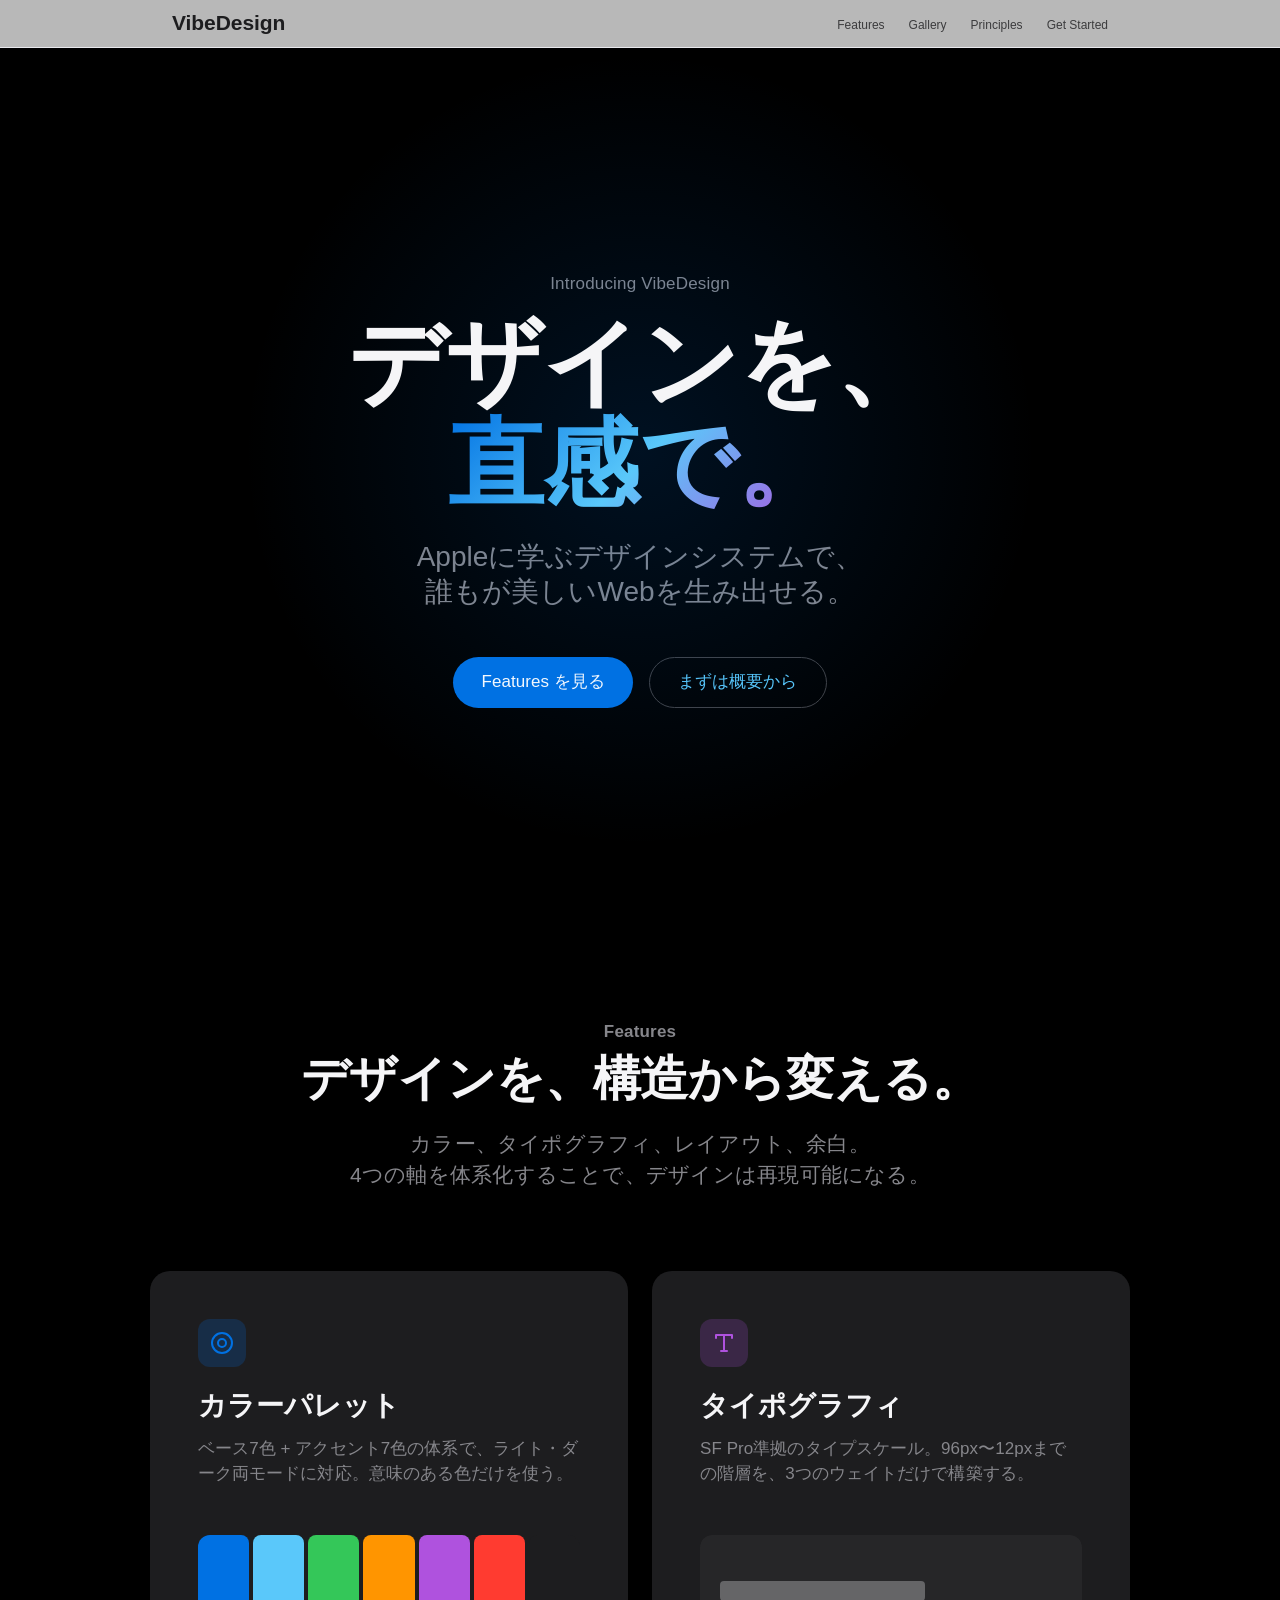
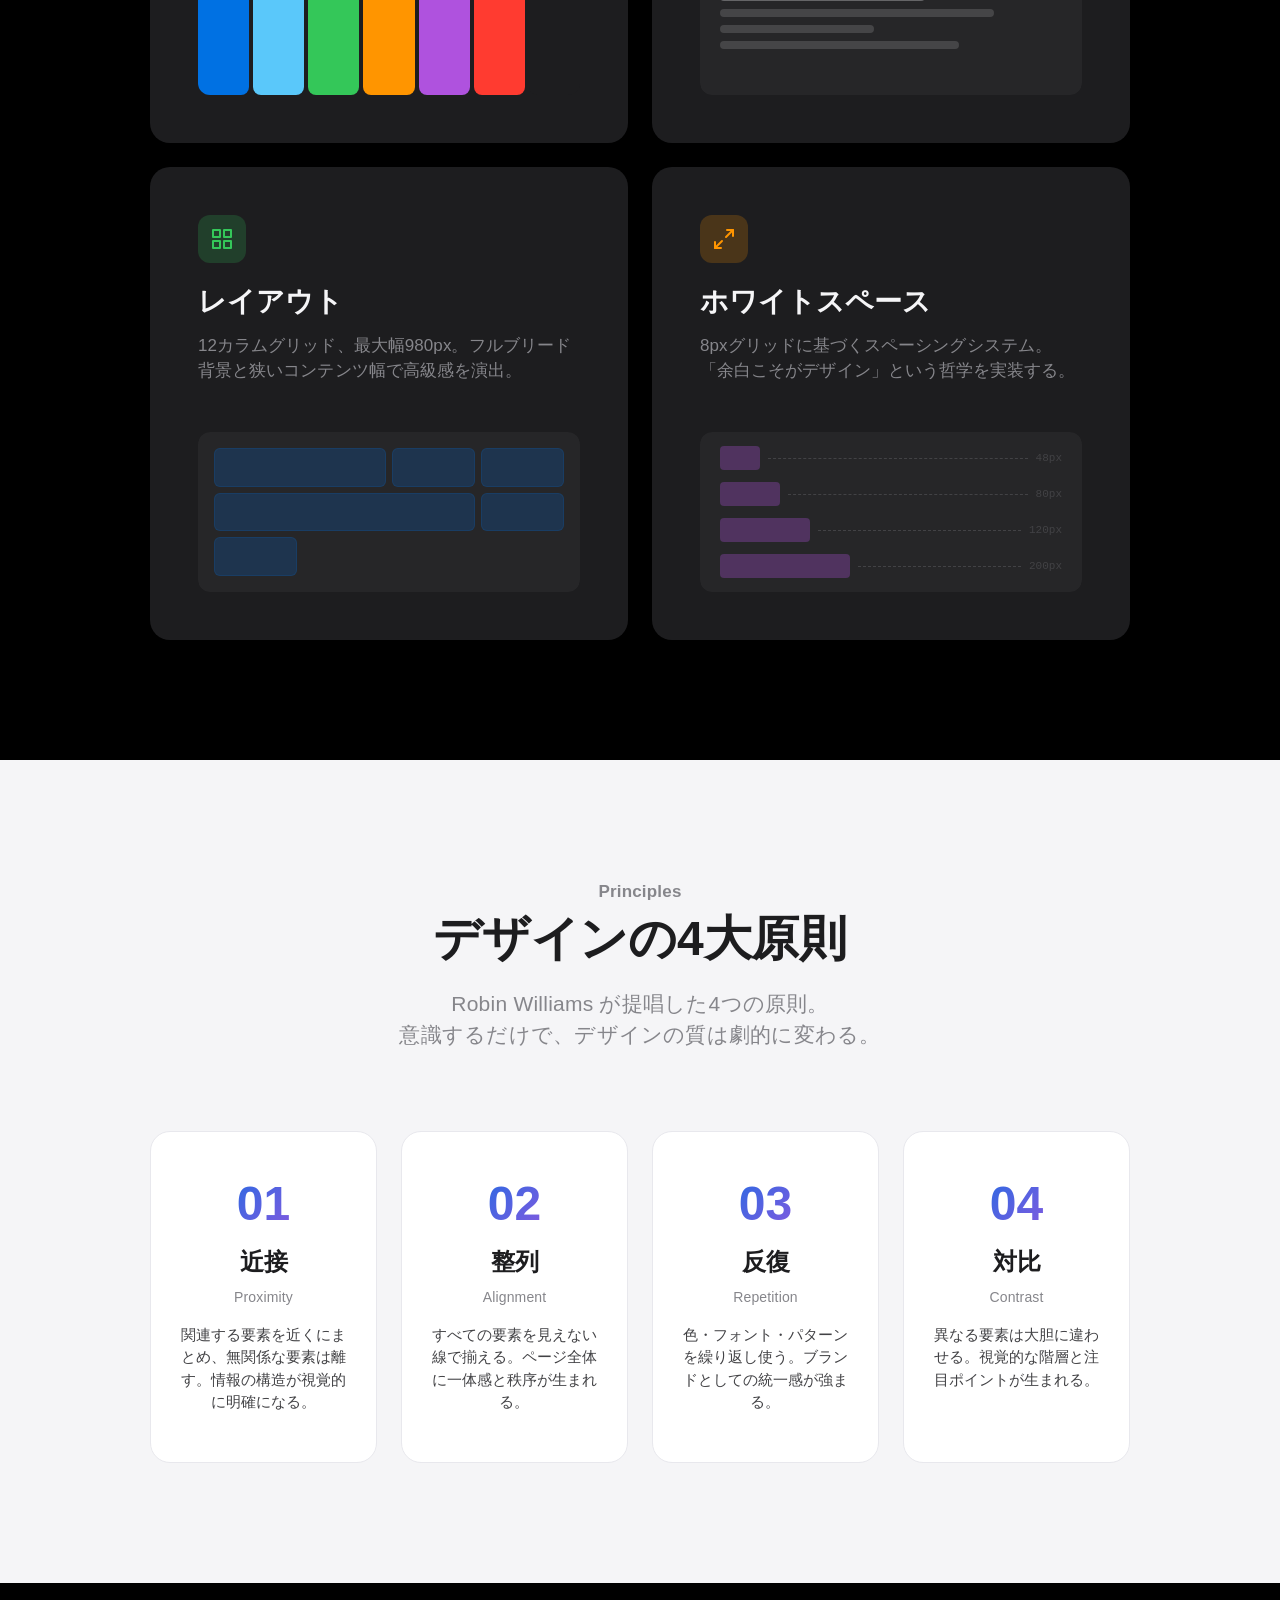
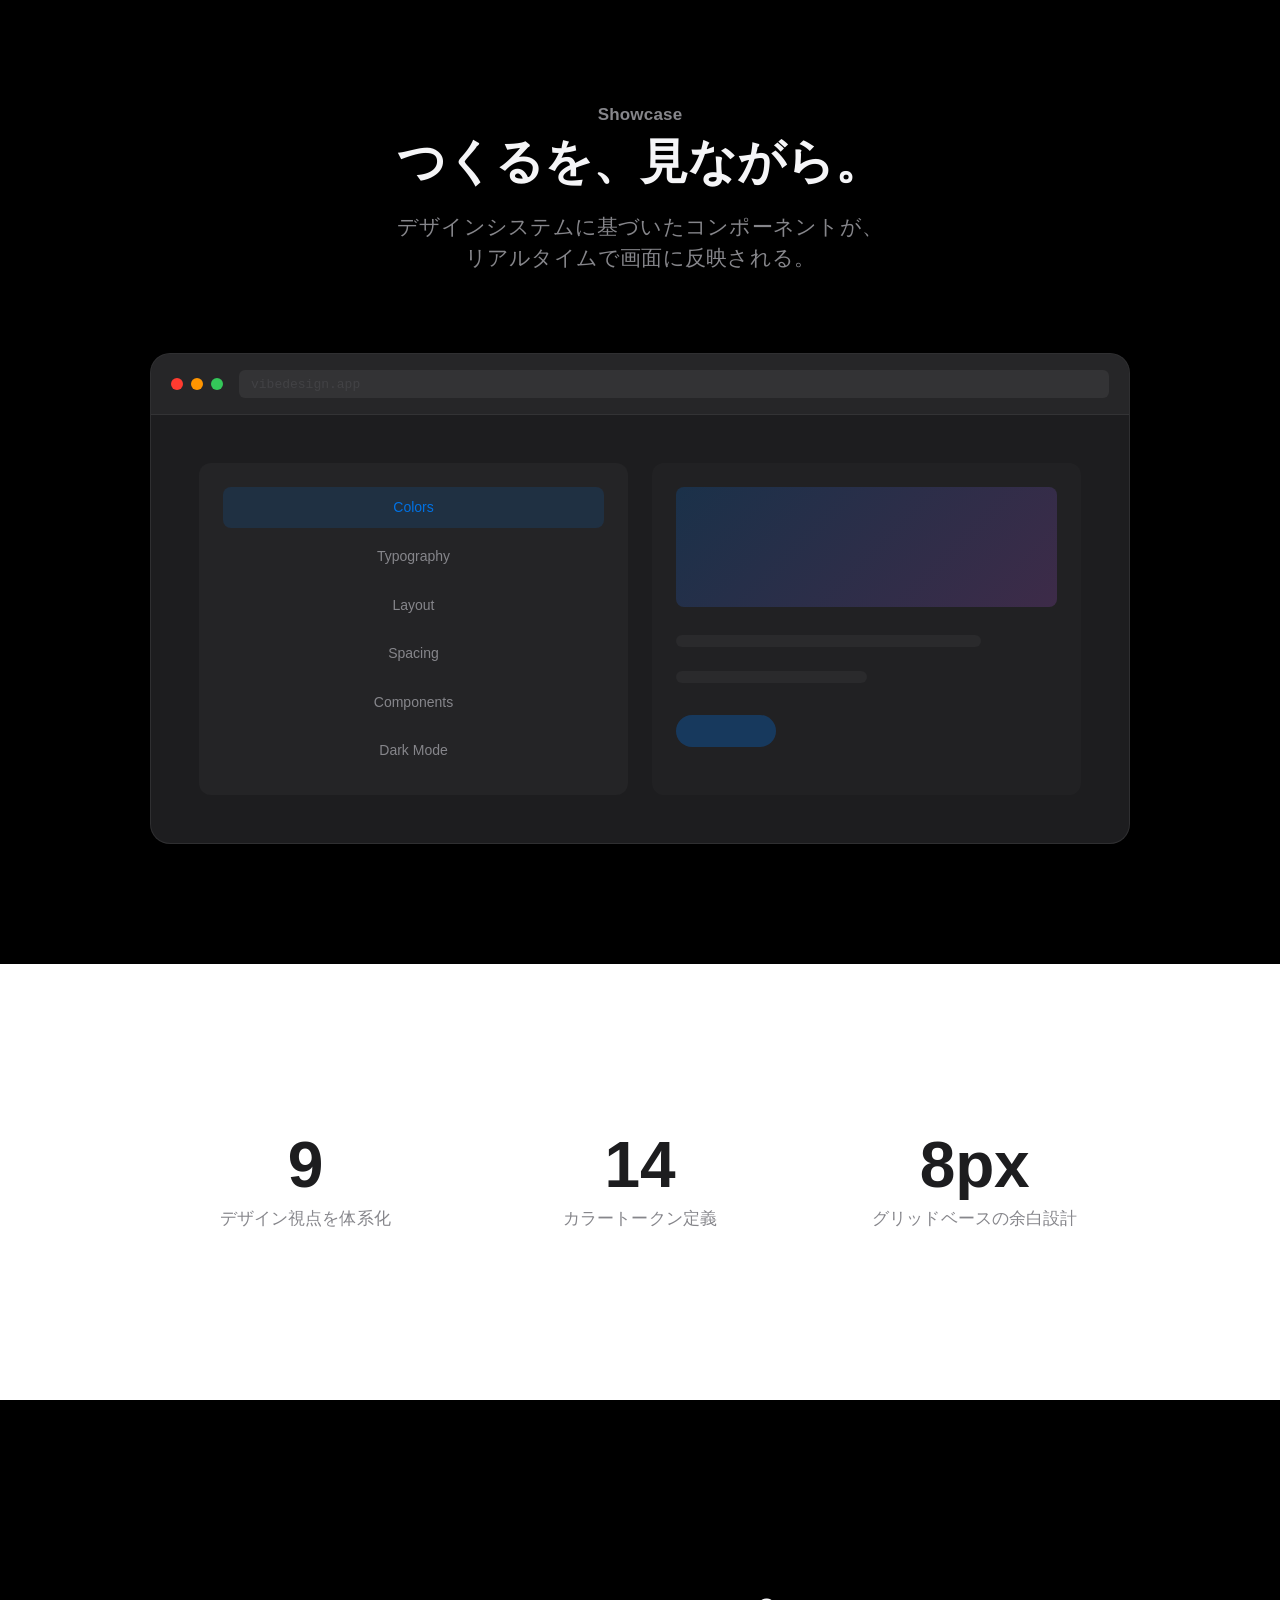
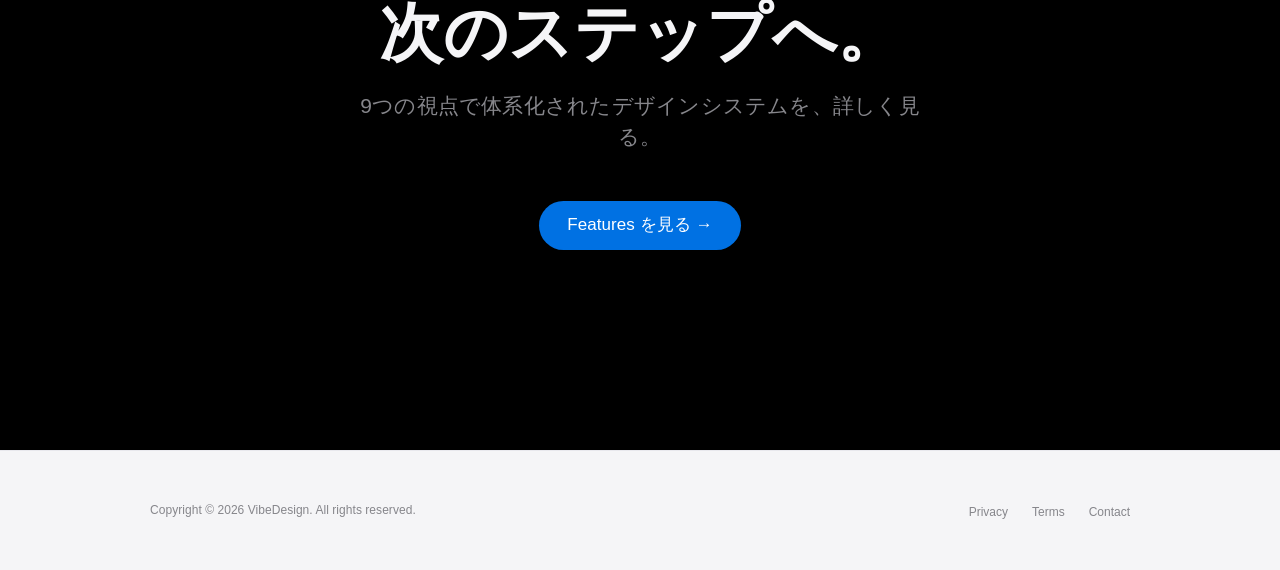
==== index.html @ 5f9edc15 "Add gallery page with 20 downloadable design.md templates 20 design systems inspired by: Stripe, Lin" ====
<!DOCTYPE html>
<html lang="ja">
<head>
  <meta charset="UTF-8">
  <meta name="viewport" content="width=device-width, initial-scale=1.0">
  <title>VibeDesign — デザインを、直感で。</title>
  <link rel="stylesheet" href="styles.css">
  <style>
    /* ============================================
       CSS Variables — design.md カラーパレット準拠
       ============================================ */
    :root {
      /* Base Colors */
      --white: #FFFFFF;
      --off-white: #F5F5F7;
      --light-gray: #E8E8ED;
      --mid-gray: #86868B;
      --dark-gray: #424245;
      --near-black: #1D1D1F;
      --pure-black: #000000;

      /* Accent Colors */
      --blue: #0071E3;
      --blue-hover: #0077ED;
      --green: #34C759;
      --orange: #FF9500;
      --red: #FF3B30;
      --purple: #AF52DE;
      --teal: #5AC8FA;

      /* Spacing Scale (8px grid) */
      --space-xs: 8px;
      --space-sm: 16px;
      --space-md: 24px;
      --space-lg: 48px;
      --space-xl: 80px;
      --space-2xl: 120px;
      --space-3xl: 200px;

      /* Typography */
      --font-primary: "SF Pro Display", "SF Pro Icons", "Hiragino Sans", "Hiragino Kaku Gothic ProN", "Yu Gothic", "Meiryo", -apple-system, BlinkMacSystemFont, "Helvetica Neue", Helvetica, Arial, sans-serif;
      --font-mono: "SF Mono", "Fira Code", "Fira Mono", Menlo, Consolas, monospace;
    }

    /* ============================================
       Reset & Base
       ============================================ */
    *, *::before, *::after {
      margin: 0;
      padding: 0;
      box-sizing: border-box;
    }

    html {
      font-size: 16px;
      scroll-behavior: smooth;
      -webkit-font-smoothing: antialiased;
      -moz-osx-font-smoothing: grayscale;
    }

    body {
      font-family: var(--font-primary);
      color: var(--near-black);
      background: var(--white);
      line-height: 1.47;
      overflow-x: hidden;
    }

    a {
      color: var(--blue);
      text-decoration: none;
      transition: color 0.2s ease;
    }
    a:hover {
      color: var(--blue-hover);
      text-decoration: underline;
    }

    img {
      max-width: 100%;
      height: auto;
      display: block;
    }

    /* ============================================
       Navigation — 44px sticky, 控えめな存在感
       ============================================ */
    .nav {
      position: fixed;
      top: 0;
      left: 0;
      right: 0;
      height: 48px;
      background: rgba(255, 255, 255, 0.72);
      backdrop-filter: saturate(180%) blur(20px);
      -webkit-backdrop-filter: saturate(180%) blur(20px);
      border-bottom: 1px solid var(--light-gray);
      z-index: 1000;
      display: flex;
      align-items: center;
      justify-content: center;
    }

    .nav-inner {
      width: 100%;
      max-width: 980px;
      padding: 0 22px;
      display: flex;
      align-items: center;
      justify-content: space-between;
    }

    .nav-logo {
      font-size: 21px;
      font-weight: 600;
      color: var(--near-black);
      letter-spacing: -0.003em;
    }

    .nav-links {
      display: flex;
      gap: var(--space-md);
      list-style: none;
    }

    .nav-links a {
      font-size: 12px;
      color: var(--near-black);
      opacity: 0.8;
      transition: opacity 0.2s ease;
      text-decoration: none;
    }
    .nav-links a:hover {
      opacity: 1;
      text-decoration: none;
    }

    /* ============================================
       Hero Section — ステージ照明効果
       ============================================ */
    .hero {
      min-height: 100vh;
      background: var(--pure-black);
      display: flex;
      flex-direction: column;
      align-items: center;
      justify-content: center;
      text-align: center;
      padding: var(--space-3xl) 22px var(--space-2xl);
      position: relative;
      overflow: hidden;
    }

    .hero::before {
      content: '';
      position: absolute;
      top: 50%;
      left: 50%;
      transform: translate(-50%, -50%);
      width: 800px;
      height: 800px;
      background: radial-gradient(circle, rgba(0, 113, 227, 0.15) 0%, transparent 70%);
      pointer-events: none;
    }

    .hero-label {
      font-size: 17px;
      font-weight: 400;
      color: var(--mid-gray);
      margin-bottom: var(--space-sm);
      letter-spacing: 0.011em;
      text-align: center;
      width: 100%;
    }

    .hero-title {
      font-size: 96px;
      font-weight: 700;
      color: var(--off-white);
      line-height: 1.05;
      letter-spacing: -0.003em;
      margin-bottom: var(--space-md);
      position: relative;
      z-index: 1;
      text-align: center;
      width: 100%;
    }

    .hero-title .gradient-text {
      background: linear-gradient(135deg, var(--blue), var(--teal), var(--purple));
      -webkit-background-clip: text;
      -webkit-text-fill-color: transparent;
      background-clip: text;
    }

    .hero-subtitle {
      font-size: 28px;
      font-weight: 400;
      color: var(--mid-gray);
      line-height: 1.25;
      max-width: 600px;
      margin: 0 auto var(--space-lg);
      letter-spacing: 0em;
    }

    .hero-cta {
      display: flex;
      justify-content: center;
      gap: var(--space-sm);
    }

    /* ============================================
       Buttons
       ============================================ */
    .btn {
      display: inline-flex;
      align-items: center;
      justify-content: center;
      padding: 12px 28px;
      border-radius: 980px;
      font-size: 17px;
      font-weight: 400;
      font-family: var(--font-primary);
      cursor: pointer;
      transition: all 0.3s ease;
      border: none;
      text-decoration: none;
      letter-spacing: 0.004em;
    }
    .btn:hover {
      text-decoration: none;
    }

    .btn-primary {
      background: var(--blue);
      color: var(--white);
    }
    .btn-primary:hover {
      background: var(--blue-hover);
      color: var(--white);
    }

    .btn-secondary {
      background: transparent;
      color: var(--teal);
      border: 1px solid var(--dark-gray);
    }
    .btn-secondary:hover {
      color: var(--white);
      border-color: var(--mid-gray);
    }

    /* ============================================
       Section Base
       ============================================ */
    .section {
      padding: var(--space-2xl) 22px;
    }

    .section-inner {
      max-width: 980px;
      margin: 0 auto;
    }

    .section-label {
      font-size: 17px;
      font-weight: 600;
      color: var(--mid-gray);
      text-align: center;
      margin-bottom: var(--space-xs);
      letter-spacing: 0.011em;
    }

    .section-title {
      font-size: 48px;
      font-weight: 600;
      line-height: 1.08;
      letter-spacing: -0.003em;
      text-align: center;
      margin-bottom: var(--space-md);
    }

    .section-subtitle {
      font-size: 21px;
      font-weight: 400;
      color: var(--mid-gray);
      text-align: center;
      max-width: 600px;
      margin: 0 auto var(--space-xl);
      line-height: 1.47;
      letter-spacing: 0.011em;
    }

    /* ============================================
       Features — ダーク背景セクション
       ============================================ */
    .section-dark {
      background: var(--pure-black);
      color: var(--off-white);
    }

    .section-dark .section-title {
      color: var(--off-white);
    }

    .section-light-gray {
      background: var(--off-white);
    }

    /* ============================================
       Feature Grid — 2x2カードグリッド
       ============================================ */
    .feature-grid {
      display: grid;
      grid-template-columns: repeat(2, 1fr);
      gap: var(--space-md);
    }

    .feature-card {
      background: var(--near-black);
      border-radius: 20px;
      padding: var(--space-lg);
      display: flex;
      flex-direction: column;
      min-height: 400px;
      position: relative;
      overflow: hidden;
      transition: transform 0.3s ease;
    }

    .feature-card:hover {
      transform: scale(1.01);
    }

    .feature-icon {
      width: 48px;
      height: 48px;
      border-radius: 12px;
      display: flex;
      align-items: center;
      justify-content: center;
      font-size: 24px;
      margin-bottom: var(--space-md);
    }

    .feature-icon-blue { background: rgba(0, 113, 227, 0.2); color: var(--blue); }
    .feature-icon-purple { background: rgba(175, 82, 222, 0.2); color: var(--purple); }
    .feature-icon-green { background: rgba(52, 199, 89, 0.2); color: var(--green); }
    .feature-icon-orange { background: rgba(255, 149, 0, 0.2); color: var(--orange); }

    .feature-card h3 {
      font-size: 28px;
      font-weight: 600;
      color: var(--off-white);
      margin-bottom: var(--space-sm);
      line-height: 1.1;
      letter-spacing: 0em;
    }

    .feature-card p {
      font-size: 17px;
      color: var(--mid-gray);
      line-height: 1.47;
      letter-spacing: 0.004em;
    }

    .feature-card .feature-visual {
      margin-top: auto;
      padding-top: var(--space-lg);
      display: flex;
      justify-content: center;
    }

    .feature-visual-block {
      width: 100%;
      height: 160px;
      border-radius: 12px;
      position: relative;
      overflow: hidden;
    }

    .visual-palette {
      display: flex;
      gap: 4px;
      height: 100%;
    }
    .visual-palette span {
      flex: 1;
      border-radius: 8px;
    }

    .visual-typo {
      display: flex;
      flex-direction: column;
      justify-content: center;
      gap: 8px;
      padding: 20px;
      background: rgba(255, 255, 255, 0.04);
      border-radius: 12px;
      height: 100%;
    }
    .visual-typo .typo-line {
      height: 8px;
      border-radius: 4px;
      background: var(--off-white);
      opacity: 0.15;
    }
    .visual-typo .typo-line:nth-child(1) { width: 60%; height: 20px; opacity: 0.3; }
    .visual-typo .typo-line:nth-child(2) { width: 80%; }
    .visual-typo .typo-line:nth-child(3) { width: 45%; }
    .visual-typo .typo-line:nth-child(4) { width: 70%; }

    .visual-grid-demo {
      display: grid;
      grid-template-columns: repeat(4, 1fr);
      gap: 6px;
      padding: 16px;
      background: rgba(255, 255, 255, 0.04);
      border-radius: 12px;
      height: 100%;
    }
    .visual-grid-demo span {
      background: rgba(0, 113, 227, 0.2);
      border-radius: 6px;
      border: 1px solid rgba(0, 113, 227, 0.15);
    }
    .visual-grid-demo span:nth-child(1) { grid-column: span 2; }
    .visual-grid-demo span:nth-child(4) { grid-column: span 3; }

    .visual-spacing {
      display: flex;
      flex-direction: column;
      justify-content: center;
      gap: 12px;
      padding: 20px;
      background: rgba(255, 255, 255, 0.04);
      border-radius: 12px;
      height: 100%;
    }
    .visual-spacing .space-row {
      display: flex;
      align-items: center;
      gap: 8px;
    }
    .visual-spacing .space-block {
      height: 24px;
      border-radius: 4px;
      background: var(--purple);
      opacity: 0.3;
    }
    .visual-spacing .space-gap {
      flex: 1;
      height: 1px;
      border-top: 1px dashed var(--dark-gray);
    }
    .visual-spacing .space-label {
      font-size: 11px;
      color: var(--dark-gray);
      font-family: var(--font-mono);
      white-space: nowrap;
    }

    /* ============================================
       Principles — 横スクロールカード
       ============================================ */
    .principles-grid {
      display: grid;
      grid-template-columns: repeat(4, 1fr);
      gap: var(--space-md);
    }

    .principle-card {
      background: var(--white);
      border-radius: 20px;
      padding: var(--space-lg) var(--space-md);
      text-align: center;
      border: 1px solid var(--light-gray);
      transition: transform 0.3s ease, box-shadow 0.3s ease;
    }

    .principle-card:hover {
      transform: translateY(-4px);
      box-shadow: 0 8px 40px rgba(0, 0, 0, 0.08);
    }

    .principle-number {
      font-size: 48px;
      font-weight: 700;
      line-height: 1;
      margin-bottom: var(--space-sm);
      background: linear-gradient(135deg, var(--blue), var(--purple));
      -webkit-background-clip: text;
      -webkit-text-fill-color: transparent;
      background-clip: text;
    }

    .principle-card h3 {
      font-size: 24px;
      font-weight: 600;
      margin-bottom: var(--space-xs);
      color: var(--near-black);
      letter-spacing: 0em;
    }

    .principle-card .principle-en {
      font-size: 14px;
      color: var(--mid-gray);
      margin-bottom: var(--space-sm);
      letter-spacing: 0.011em;
    }

    .principle-card p {
      font-size: 15px;
      color: var(--dark-gray);
      line-height: 1.5;
      letter-spacing: 0.004em;
    }

    /* ============================================
       Showcase — フルブリード + テキスト中央
       ============================================ */
    .showcase {
      padding: var(--space-2xl) 22px;
      background: var(--pure-black);
      text-align: center;
    }

    .showcase-inner {
      max-width: 980px;
      margin: 0 auto;
    }

    .showcase-demo {
      margin-top: var(--space-xl);
      background: var(--near-black);
      border-radius: 20px;
      overflow: hidden;
      border: 1px solid rgba(255, 255, 255, 0.08);
    }

    .showcase-browser {
      display: flex;
      align-items: center;
      gap: 8px;
      padding: 16px 20px;
      background: rgba(255, 255, 255, 0.04);
      border-bottom: 1px solid rgba(255, 255, 255, 0.06);
    }

    .browser-dot {
      width: 12px;
      height: 12px;
      border-radius: 50%;
    }
    .browser-dot:nth-child(1) { background: var(--red); }
    .browser-dot:nth-child(2) { background: var(--orange); }
    .browser-dot:nth-child(3) { background: var(--green); }

    .browser-bar {
      flex: 1;
      height: 28px;
      background: rgba(255, 255, 255, 0.06);
      border-radius: 6px;
      margin-left: 8px;
      display: flex;
      align-items: center;
      padding: 0 12px;
      font-size: 13px;
      color: var(--dark-gray);
      font-family: var(--font-mono);
    }

    .showcase-content {
      padding: var(--space-lg);
      display: grid;
      grid-template-columns: 1fr 1fr;
      gap: var(--space-md);
      min-height: 320px;
    }

    .showcase-sidebar {
      display: flex;
      flex-direction: column;
      gap: 8px;
      padding: var(--space-md);
      background: rgba(255, 255, 255, 0.03);
      border-radius: 12px;
    }

    .sidebar-item {
      padding: 10px 14px;
      border-radius: 8px;
      font-size: 14px;
      color: var(--mid-gray);
      cursor: default;
      transition: all 0.2s;
    }
    .sidebar-item.active {
      background: rgba(0, 113, 227, 0.15);
      color: var(--blue);
    }

    .showcase-preview {
      display: flex;
      flex-direction: column;
      gap: var(--space-sm);
      padding: var(--space-md);
      background: rgba(255, 255, 255, 0.02);
      border-radius: 12px;
    }

    .preview-block {
      border-radius: 8px;
      background: rgba(255, 255, 255, 0.04);
    }
    .preview-block-hero {
      height: 120px;
      background: linear-gradient(135deg, rgba(0, 113, 227, 0.2), rgba(175, 82, 222, 0.2));
    }
    .preview-block-text {
      height: 12px;
      width: 80%;
      margin-top: 12px;
    }
    .preview-block-text-short {
      height: 12px;
      width: 50%;
      margin-top: 8px;
    }
    .preview-block-btn {
      display: inline-block;
      height: 32px;
      width: 100px;
      margin-top: 16px;
      border-radius: 980px;
      background: rgba(0, 113, 227, 0.3);
    }

    /* ============================================
       Stats
       ============================================ */
    .stats-grid {
      display: grid;
      grid-template-columns: repeat(3, 1fr);
      gap: var(--space-md);
      text-align: center;
    }

    .stat-item {
      padding: var(--space-lg) var(--space-md);
    }

    .stat-number {
      font-size: 64px;
      font-weight: 700;
      line-height: 1.05;
      letter-spacing: -0.003em;
      color: var(--near-black);
    }

    .stat-label {
      font-size: 17px;
      color: var(--mid-gray);
      margin-top: var(--space-xs);
      letter-spacing: 0.004em;
    }

    /* ============================================
       CTA Section
       ============================================ */
    .cta-section {
      padding: var(--space-3xl) 22px;
      text-align: center;
      background: var(--pure-black);
    }

    .cta-title {
      font-size: 64px;
      font-weight: 700;
      color: var(--off-white);
      line-height: 1.05;
      letter-spacing: -0.003em;
      margin: 0 auto var(--space-md);
      max-width: 980px;
    }

    .cta-subtitle {
      font-size: 21px;
      color: var(--mid-gray);
      margin: 0 auto var(--space-lg);
      letter-spacing: 0.011em;
      max-width: 600px;
    }

    /* ============================================
       Footer
       ============================================ */
    .footer {
      background: var(--off-white);
      padding: var(--space-lg) 22px;
      border-top: 1px solid var(--light-gray);
    }

    .footer-inner {
      max-width: 980px;
      margin: 0 auto;
      display: flex;
      justify-content: space-between;
      align-items: center;
    }

    .footer-text {
      font-size: 12px;
      color: var(--mid-gray);
      letter-spacing: 0.004em;
    }

    .footer-links {
      display: flex;
      gap: var(--space-md);
      list-style: none;
    }

    .footer-links a {
      font-size: 12px;
      color: var(--mid-gray);
      transition: color 0.2s;
      text-decoration: none;
    }
    .footer-links a:hover {
      color: var(--near-black);
      text-decoration: none;
    }

    /* ============================================
       Scroll Animations
       ============================================ */
    .fade-in {
      opacity: 0;
      transform: translateY(20px);
      transition: opacity 0.8s ease, transform 0.8s ease;
    }
    .fade-in.visible {
      opacity: 1;
      transform: translateY(0);
    }

    /* ============================================
       Responsive — Tablet
       ============================================ */
    @media (max-width: 1068px) {
      .hero-title {
        font-size: 72px;
      }
      .hero-subtitle {
        font-size: 24px;
      }
      .section-title {
        font-size: 40px;
      }
      .feature-grid {
        grid-template-columns: repeat(2, 1fr);
      }
      .principles-grid {
        grid-template-columns: repeat(2, 1fr);
      }
      .stat-number {
        font-size: 48px;
      }
      .cta-title {
        font-size: 48px;
      }
    }

    /* ============================================
       Responsive — Mobile
       ============================================ */
    @media (max-width: 735px) {
      .hero {
        padding: var(--space-2xl) 22px var(--space-xl);
        min-height: auto;
      }
      .hero-title {
        font-size: 48px;
      }
      .hero-subtitle {
        font-size: 19px;
      }
      .hero-cta {
        flex-direction: column;
        align-items: center;
        width: 100%;
        max-width: 300px;
        margin: 0 auto;
      }
      .btn {
        width: 100%;
      }
      .section {
        padding: var(--space-xl) 22px;
      }
      .section-title {
        font-size: 32px;
        line-height: 1.125;
        letter-spacing: 0.004em;
      }
      .section-subtitle {
        font-size: 17px;
      }
      .nav-links {
        display: none;
      }
      .feature-grid {
        grid-template-columns: 1fr;
      }
      .feature-card {
        min-height: 300px;
      }
      .principles-grid {
        grid-template-columns: 1fr;
      }
      .showcase-content {
        grid-template-columns: 1fr;
      }
      .stats-grid {
        grid-template-columns: 1fr;
      }
      .stat-item {
        padding: var(--space-md);
      }
      .stat-number {
        font-size: 40px;
      }
      .cta-title {
        font-size: 36px;
      }
      .footer-inner {
        flex-direction: column;
        gap: var(--space-sm);
        text-align: center;
      }
    }
  </style>
</head>
<body>

  <!-- ========================================
       Navigation
       ======================================== -->
  <nav class="nav">
    <div class="nav-inner">
      <a href="index.html" class="nav-logo">VibeDesign</a>
      <ul class="nav-links">
        <li><a href="features.html">Features</a></li>
        <li><a href="gallery.html">Gallery</a></li>
        <li><a href="principles.html">Principles</a></li>
        <li><a href="get-started.html">Get Started</a></li>
      </ul>
    </div>
  </nav>

  <!-- ========================================
       Hero — ステージ照明効果（design.md #9）
       ======================================== -->
  <section class="hero">
    <p class="hero-label">Introducing VibeDesign</p>
    <h1 class="hero-title">
      デザインを、<br><span class="gradient-text">直感で。</span>
    </h1>
    <p class="hero-subtitle">
      Appleに学ぶデザインシステムで、<br>
      誰もが美しいWebを生み出せる。
    </p>
    <div class="hero-cta">
      <a href="features.html" class="btn btn-primary">Features を見る</a>
      <a href="#features" class="btn btn-secondary">まずは概要から</a>
    </div>
  </section>

  <!-- ========================================
       Features — 4カード（design.md #7 グリッド）
       ======================================== -->
  <section id="features" class="section section-dark">
    <div class="section-inner">
      <p class="section-label">Features</p>
      <h2 class="section-title" style="color: var(--off-white);">デザインを、構造から変える。</h2>
      <p class="section-subtitle">
        カラー、タイポグラフィ、レイアウト、余白。<br>
        4つの軸を体系化することで、デザインは再現可能になる。
      </p>

      <div class="feature-grid">
        <!-- Card 1: Color Palette -->
        <div class="feature-card fade-in">
          <div class="feature-icon feature-icon-blue">
            <svg width="24" height="24" viewBox="0 0 24 24" fill="none" stroke="currentColor" stroke-width="2" stroke-linecap="round" stroke-linejoin="round"><circle cx="12" cy="12" r="10"/><circle cx="12" cy="12" r="4"/></svg>
          </div>
          <h3>カラーパレット</h3>
          <p>ベース7色 + アクセント7色の体系で、ライト・ダーク両モードに対応。意味のある色だけを使う。</p>
          <div class="feature-visual">
            <div class="feature-visual-block">
              <div class="visual-palette">
                <span style="background: #0071E3;"></span>
                <span style="background: #5AC8FA;"></span>
                <span style="background: #34C759;"></span>
                <span style="background: #FF9500;"></span>
                <span style="background: #AF52DE;"></span>
                <span style="background: #FF3B30;"></span>
                <span style="background: #1D1D1F;"></span>
              </div>
            </div>
          </div>
        </div>

        <!-- Card 2: Typography -->
        <div class="feature-card fade-in">
          <div class="feature-icon feature-icon-purple">
            <svg width="24" height="24" viewBox="0 0 24 24" fill="none" stroke="currentColor" stroke-width="2" stroke-linecap="round" stroke-linejoin="round"><polyline points="4 7 4 4 20 4 20 7"/><line x1="9" y1="20" x2="15" y2="20"/><line x1="12" y1="4" x2="12" y2="20"/></svg>
          </div>
          <h3>タイポグラフィ</h3>
          <p>SF Pro準拠のタイプスケール。96px〜12pxまでの階層を、3つのウェイトだけで構築する。</p>
          <div class="feature-visual">
            <div class="feature-visual-block">
              <div class="visual-typo">
                <div class="typo-line"></div>
                <div class="typo-line"></div>
                <div class="typo-line"></div>
                <div class="typo-line"></div>
              </div>
            </div>
          </div>
        </div>

        <!-- Card 3: Grid -->
        <div class="feature-card fade-in">
          <div class="feature-icon feature-icon-green">
            <svg width="24" height="24" viewBox="0 0 24 24" fill="none" stroke="currentColor" stroke-width="2" stroke-linecap="round" stroke-linejoin="round"><rect x="3" y="3" width="7" height="7"/><rect x="14" y="3" width="7" height="7"/><rect x="14" y="14" width="7" height="7"/><rect x="3" y="14" width="7" height="7"/></svg>
          </div>
          <h3>レイアウト</h3>
          <p>12カラムグリッド、最大幅980px。フルブリード背景と狭いコンテンツ幅で高級感を演出。</p>
          <div class="feature-visual">
            <div class="feature-visual-block">
              <div class="visual-grid-demo">
                <span></span><span></span><span></span>
                <span></span><span></span><span></span>
              </div>
            </div>
          </div>
        </div>

        <!-- Card 4: Spacing -->
        <div class="feature-card fade-in">
          <div class="feature-icon feature-icon-orange">
            <svg width="24" height="24" viewBox="0 0 24 24" fill="none" stroke="currentColor" stroke-width="2" stroke-linecap="round" stroke-linejoin="round"><polyline points="15 3 21 3 21 9"/><polyline points="9 21 3 21 3 15"/><line x1="21" y1="3" x2="14" y2="10"/><line x1="3" y1="21" x2="10" y2="14"/></svg>
          </div>
          <h3>ホワイトスペース</h3>
          <p>8pxグリッドに基づくスペーシングシステム。「余白こそがデザイン」という哲学を実装する。</p>
          <div class="feature-visual">
            <div class="feature-visual-block">
              <div class="visual-spacing">
                <div class="space-row">
                  <div class="space-block" style="width: 40px;"></div>
                  <div class="space-gap"></div>
                  <span class="space-label">48px</span>
                </div>
                <div class="space-row">
                  <div class="space-block" style="width: 60px;"></div>
                  <div class="space-gap"></div>
                  <span class="space-label">80px</span>
                </div>
                <div class="space-row">
                  <div class="space-block" style="width: 90px;"></div>
                  <div class="space-gap"></div>
                  <span class="space-label">120px</span>
                </div>
                <div class="space-row">
                  <div class="space-block" style="width: 130px;"></div>
                  <div class="space-gap"></div>
                  <span class="space-label">200px</span>
                </div>
              </div>
            </div>
          </div>
        </div>
      </div>
    </div>
  </section>

  <!-- ========================================
       4 Principles — design.md 4大原則
       ======================================== -->
  <section id="principles" class="section section-light-gray">
    <div class="section-inner">
      <p class="section-label">Principles</p>
      <h2 class="section-title">デザインの4大原則</h2>
      <p class="section-subtitle">
        Robin Williams が提唱した4つの原則。<br>
        意識するだけで、デザインの質は劇的に変わる。
      </p>

      <div class="principles-grid">
        <div class="principle-card fade-in">
          <div class="principle-number">01</div>
          <h3>近接</h3>
          <p class="principle-en">Proximity</p>
          <p>関連する要素を近くにまとめ、無関係な要素は離す。情報の構造が視覚的に明確になる。</p>
        </div>

        <div class="principle-card fade-in">
          <div class="principle-number">02</div>
          <h3>整列</h3>
          <p class="principle-en">Alignment</p>
          <p>すべての要素を見えない線で揃える。ページ全体に一体感と秩序が生まれる。</p>
        </div>

        <div class="principle-card fade-in">
          <div class="principle-number">03</div>
          <h3>反復</h3>
          <p class="principle-en">Repetition</p>
          <p>色・フォント・パターンを繰り返し使う。ブランドとしての統一感が強まる。</p>
        </div>

        <div class="principle-card fade-in">
          <div class="principle-number">04</div>
          <h3>対比</h3>
          <p class="principle-en">Contrast</p>
          <p>異なる要素は大胆に違わせる。視覚的な階層と注目ポイントが生まれる。</p>
        </div>
      </div>
    </div>
  </section>

  <!-- ========================================
       Showcase — ブラウザモック
       ======================================== -->
  <section id="showcase" class="showcase">
    <div class="showcase-inner">
      <p class="section-label">Showcase</p>
      <h2 class="section-title" style="color: var(--off-white);">つくるを、見ながら。</h2>
      <p class="section-subtitle">
        デザインシステムに基づいたコンポーネントが、<br>
        リアルタイムで画面に反映される。
      </p>

      <div class="showcase-demo fade-in">
        <div class="showcase-browser">
          <span class="browser-dot"></span>
          <span class="browser-dot"></span>
          <span class="browser-dot"></span>
          <div class="browser-bar">vibedesign.app</div>
        </div>
        <div class="showcase-content">
          <div class="showcase-sidebar">
            <div class="sidebar-item active">Colors</div>
            <div class="sidebar-item">Typography</div>
            <div class="sidebar-item">Layout</div>
            <div class="sidebar-item">Spacing</div>
            <div class="sidebar-item">Components</div>
            <div class="sidebar-item">Dark Mode</div>
          </div>
          <div class="showcase-preview">
            <div class="preview-block preview-block-hero"></div>
            <div class="preview-block preview-block-text"></div>
            <div class="preview-block preview-block-text-short"></div>
            <div class="preview-block-btn"></div>
          </div>
        </div>
      </div>
    </div>
  </section>

  <!-- ========================================
       Stats
       ======================================== -->
  <section class="section" style="text-align: center;">
    <div class="section-inner">
      <div class="stats-grid">
        <div class="stat-item fade-in">
          <div class="stat-number">9</div>
          <div class="stat-label">デザイン視点を体系化</div>
        </div>
        <div class="stat-item fade-in">
          <div class="stat-number">14</div>
          <div class="stat-label">カラートークン定義</div>
        </div>
        <div class="stat-item fade-in">
          <div class="stat-number">8px</div>
          <div class="stat-label">グリッドベースの余白設計</div>
        </div>
      </div>
    </div>
  </section>

  <!-- ========================================
       CTA
       ======================================== -->
  <section id="cta" class="cta-section">
    <h2 class="cta-title fade-in">次のステップへ。</h2>
    <p class="cta-subtitle fade-in">9つの視点で体系化されたデザインシステムを、詳しく見る。</p>
    <div class="fade-in" style="text-align: center;">
      <a href="features.html" class="btn btn-primary btn-large">Features を見る →</a>
    </div>
  </section>

  <!-- ========================================
       Footer
       ======================================== -->
  <footer class="footer">
    <div class="footer-inner">
      <p class="footer-text">Copyright &copy; 2026 VibeDesign. All rights reserved.</p>
      <ul class="footer-links">
        <li><a href="#">Privacy</a></li>
        <li><a href="#">Terms</a></li>
        <li><a href="#">Contact</a></li>
      </ul>
    </div>
  </footer>

  <script src="scripts.js"></script>

</body>
</html>
---- styles.css ----
/* ============================================
   CSS Variables — design.md カラーパレット準拠
   ============================================ */
:root {
  /* Base Colors */
  --white: #FFFFFF;
  --off-white: #F5F5F7;
  --light-gray: #E8E8ED;
  --mid-gray: #86868B;
  --dark-gray: #424245;
  --near-black: #1D1D1F;
  --pure-black: #000000;

  /* Accent Colors */
  --blue: #0071E3;
  --blue-hover: #0077ED;
  --green: #34C759;
  --orange: #FF9500;
  --red: #FF3B30;
  --purple: #AF52DE;
  --teal: #5AC8FA;

  /* Spacing Scale (8px grid) */
  --space-xs: 8px;
  --space-sm: 16px;
  --space-md: 24px;
  --space-lg: 48px;
  --space-xl: 80px;
  --space-2xl: 120px;
  --space-3xl: 200px;

  /* Typography */
  --font-primary: "SF Pro Display", "SF Pro Icons", "Hiragino Sans", "Hiragino Kaku Gothic ProN", "Yu Gothic", "Meiryo", -apple-system, BlinkMacSystemFont, "Helvetica Neue", Helvetica, Arial, sans-serif;
  --font-mono: "SF Mono", "Fira Code", "Fira Mono", Menlo, Consolas, monospace;
}

/* ============================================
   Reset & Base
   ============================================ */
*, *::before, *::after {
  margin: 0;
  padding: 0;
  box-sizing: border-box;
}

html {
  font-size: 16px;
  scroll-behavior: smooth;
  -webkit-font-smoothing: antialiased;
  -moz-osx-font-smoothing: grayscale;
}

body {
  font-family: var(--font-primary);
  color: var(--near-black);
  background: var(--white);
  line-height: 1.47;
  overflow-x: hidden;
}

a {
  color: var(--blue);
  text-decoration: none;
  transition: color 0.2s ease;
}
a:hover {
  color: var(--blue-hover);
  text-decoration: underline;
}

img {
  max-width: 100%;
  height: auto;
  display: block;
}

/* ============================================
   Navigation
   ============================================ */
.nav {
  position: fixed;
  top: 0;
  left: 0;
  right: 0;
  height: 48px;
  background: rgba(255, 255, 255, 0.72);
  backdrop-filter: saturate(180%) blur(20px);
  -webkit-backdrop-filter: saturate(180%) blur(20px);
  border-bottom: 1px solid var(--light-gray);
  z-index: 1000;
  display: flex;
  align-items: center;
  justify-content: center;
}

.nav-inner {
  width: 100%;
  max-width: 980px;
  padding: 0 22px;
  display: flex;
  align-items: center;
  justify-content: space-between;
}

.nav-logo {
  font-size: 21px;
  font-weight: 600;
  color: var(--near-black);
  letter-spacing: -0.003em;
  text-decoration: none;
}
.nav-logo:hover {
  color: var(--near-black);
  text-decoration: none;
}

.nav-links {
  display: flex;
  gap: var(--space-md);
  list-style: none;
}

.nav-links a {
  font-size: 12px;
  color: var(--near-black);
  opacity: 0.8;
  transition: opacity 0.2s ease;
  text-decoration: none;
}
.nav-links a:hover,
.nav-links a.nav-active {
  opacity: 1;
  text-decoration: none;
}

/* ============================================
   Buttons
   ============================================ */
.btn {
  display: inline-flex;
  align-items: center;
  justify-content: center;
  padding: 12px 28px;
  border-radius: 980px;
  font-size: 17px;
  font-weight: 400;
  font-family: var(--font-primary);
  cursor: pointer;
  transition: all 0.3s ease;
  border: none;
  text-decoration: none;
  letter-spacing: 0.004em;
}
.btn:hover {
  text-decoration: none;
}

.btn-primary {
  background: var(--blue);
  color: var(--white);
}
.btn-primary:hover {
  background: var(--blue-hover);
  color: var(--white);
}

.btn-secondary {
  background: transparent;
  color: var(--teal);
  border: 1px solid var(--dark-gray);
}
.btn-secondary:hover {
  color: var(--white);
  border-color: var(--mid-gray);
}

.btn-large {
  font-size: 21px;
  padding: 16px 40px;
}

/* ============================================
   Section Base
   ============================================ */
.section {
  padding: var(--space-2xl) 22px;
}

.section-inner {
  max-width: 980px;
  margin: 0 auto;
}

.section-label {
  font-size: 17px;
  font-weight: 600;
  color: var(--mid-gray);
  text-align: center;
  margin-bottom: var(--space-xs);
  letter-spacing: 0.011em;
}

.section-title {
  font-size: 48px;
  font-weight: 600;
  line-height: 1.08;
  letter-spacing: -0.003em;
  text-align: center;
  margin-bottom: var(--space-md);
}

.section-title.text-left {
  text-align: left;
}

.section-subtitle {
  font-size: 21px;
  font-weight: 400;
  color: var(--mid-gray);
  text-align: center;
  max-width: 600px;
  margin: 0 auto var(--space-xl);
  line-height: 1.47;
  letter-spacing: 0.011em;
}

.section-dark {
  background: var(--pure-black);
  color: var(--off-white);
}

.section-dark .section-title {
  color: var(--off-white);
}

.section-dark .section-label {
  color: var(--mid-gray);
}

.section-light-gray {
  background: var(--off-white);
}

/* ============================================
   Page Hero (Sub Pages)
   ============================================ */
.page-hero {
  min-height: 60vh;
  background: var(--pure-black);
  display: flex;
  flex-direction: column;
  align-items: center;
  justify-content: center;
  text-align: center;
  padding: var(--space-3xl) 22px var(--space-2xl);
  position: relative;
  overflow: hidden;
}

.page-hero::before {
  content: '';
  position: absolute;
  top: 50%;
  left: 50%;
  transform: translate(-50%, -50%);
  width: 600px;
  height: 600px;
  background: radial-gradient(circle, rgba(0, 113, 227, 0.1) 0%, transparent 70%);
  pointer-events: none;
}

.page-hero-label {
  font-size: 17px;
  font-weight: 400;
  color: var(--mid-gray);
  margin-bottom: var(--space-sm);
  letter-spacing: 0.011em;
  text-align: center;
  width: 100%;
}

.page-hero-title {
  font-size: 72px;
  font-weight: 700;
  color: var(--off-white);
  line-height: 1.05;
  letter-spacing: -0.003em;
  margin-bottom: var(--space-md);
  position: relative;
  z-index: 1;
  text-align: center;
  width: 100%;
}

.page-hero-subtitle {
  font-size: 21px;
  font-weight: 400;
  color: var(--mid-gray);
  line-height: 1.47;
  max-width: 600px;
  margin: 0 auto;
  letter-spacing: 0.011em;
  text-align: center;
}

/* ============================================
   Feature Detail (2-column)
   ============================================ */
.feature-detail {
  display: grid;
  grid-template-columns: 1fr 1fr;
  gap: var(--space-xl);
  align-items: center;
}

.feature-detail-reverse {
  direction: rtl;
}
.feature-detail-reverse > * {
  direction: ltr;
}

.feature-description {
  font-size: 17px;
  color: var(--mid-gray);
  line-height: 1.65;
  margin-bottom: var(--space-lg);
  letter-spacing: 0.004em;
}

.section-dark .feature-description {
  color: var(--mid-gray);
}

.feature-detail .section-label {
  text-align: left;
}

.feature-specs {
  display: flex;
  flex-direction: column;
  gap: 12px;
}

.spec-item {
  display: flex;
  justify-content: space-between;
  align-items: center;
  padding-bottom: 12px;
  border-bottom: 1px solid var(--light-gray);
  font-size: 14px;
}

.section-dark .spec-item {
  border-bottom-color: rgba(255, 255, 255, 0.08);
}

.spec-label {
  font-weight: 600;
  color: var(--mid-gray);
  font-family: var(--font-mono);
  font-size: 13px;
}

.spec-value {
  font-family: var(--font-mono);
  font-size: 13px;
  display: flex;
  align-items: center;
  gap: 8px;
}

.section-dark .spec-value {
  color: var(--off-white);
}

.color-dot {
  width: 14px;
  height: 14px;
  border-radius: 50%;
  display: inline-block;
  flex-shrink: 0;
}

/* Color Grid */
.color-grid {
  display: flex;
  flex-direction: column;
  gap: 8px;
}

.color-swatch {
  height: 64px;
  border-radius: 12px;
  display: flex;
  align-items: flex-end;
  padding: 10px 14px;
}

.color-swatch-large {
  height: 120px;
  border-radius: 16px;
}

.swatch-label {
  font-size: 12px;
  font-weight: 600;
  color: var(--white);
  font-family: var(--font-mono);
}

.color-swatch-row {
  display: grid;
  grid-template-columns: repeat(4, 1fr);
  gap: 8px;
}

.color-swatch-wide {
  height: 48px;
  border-radius: 10px;
  display: flex;
  align-items: flex-end;
  padding: 8px 10px;
}

/* Typography Showcase */
.typo-showcase {
  display: flex;
  flex-direction: column;
  gap: var(--space-md);
}

.typo-sample {
  padding-bottom: var(--space-sm);
  border-bottom: 1px solid var(--light-gray);
}

.typo-meta {
  font-size: 12px;
  font-family: var(--font-mono);
  color: var(--mid-gray);
  display: block;
  margin-bottom: 4px;
}

.typo-h1 {
  font-size: 56px;
  font-weight: 700;
  line-height: 1.05;
  letter-spacing: -0.003em;
}
.typo-h2 {
  font-size: 36px;
  font-weight: 600;
  line-height: 1.08;
}
.typo-h3 {
  font-size: 24px;
  font-weight: 600;
  line-height: 1.1;
}
.typo-body {
  font-size: 17px;
  font-weight: 400;
  line-height: 1.47;
}
.typo-caption {
  font-size: 12px;
  font-weight: 400;
  color: var(--mid-gray);
}

/* Layout Demo */
.layout-demo {
  background: rgba(255, 255, 255, 0.04);
  border-radius: 16px;
  padding: var(--space-md);
}

.layout-container {
  display: flex;
  flex-direction: column;
  gap: 12px;
}

.layout-fullbleed {
  background: rgba(0, 113, 227, 0.1);
  border: 1px dashed rgba(0, 113, 227, 0.3);
  border-radius: 8px;
  padding: 12px;
  text-align: center;
  font-size: 12px;
  color: var(--blue);
  font-family: var(--font-mono);
}

.layout-content {
  background: rgba(255, 255, 255, 0.03);
  border-radius: 8px;
  padding: 12px;
}

.layout-grid {
  display: grid;
  grid-template-columns: repeat(12, 1fr);
  gap: 6px;
}

.layout-col {
  background: rgba(0, 113, 227, 0.15);
  border: 1px solid rgba(0, 113, 227, 0.2);
  border-radius: 6px;
  padding: 10px;
  text-align: center;
  font-size: 11px;
  font-family: var(--font-mono);
  color: var(--blue);
}

.layout-label {
  text-align: center;
  font-size: 12px;
  color: var(--dark-gray);
  font-family: var(--font-mono);
}

/* Spacing Demo */
.spacing-demo {
  display: flex;
  flex-direction: column;
  gap: var(--space-md);
  align-items: flex-start;
}

.spacing-row {
  display: flex;
  align-items: center;
  gap: var(--space-sm);
}

.spacing-block {
  background: var(--blue);
  border-radius: 4px;
  opacity: 0.6;
  flex-shrink: 0;
}

.spacing-label {
  font-size: 13px;
  font-family: var(--font-mono);
  color: var(--mid-gray);
  white-space: nowrap;
}

/* Component Grid */
.component-grid {
  display: grid;
  grid-template-columns: repeat(2, 1fr);
  gap: var(--space-md);
}

.component-card {
  background: var(--near-black);
  border-radius: 20px;
  padding: var(--space-lg);
  border: 1px solid rgba(255, 255, 255, 0.06);
}

.component-card h3 {
  font-size: 21px;
  font-weight: 600;
  color: var(--off-white);
  margin-bottom: var(--space-md);
}

.component-demo {
  display: flex;
  flex-wrap: wrap;
  gap: var(--space-sm);
  align-items: center;
  margin-bottom: var(--space-md);
  min-height: 80px;
}

.component-specs {
  display: flex;
  flex-direction: column;
  gap: 6px;
}

.component-specs code {
  font-size: 12px;
  font-family: var(--font-mono);
  color: var(--mid-gray);
  background: rgba(255, 255, 255, 0.04);
  padding: 4px 8px;
  border-radius: 4px;
}

/* Demo Card */
.demo-card {
  background: rgba(255, 255, 255, 0.04);
  border-radius: 12px;
  padding: var(--space-sm);
  width: 100%;
}

.demo-card-img {
  height: 60px;
  background: linear-gradient(135deg, rgba(0, 113, 227, 0.2), rgba(175, 82, 222, 0.2));
  border-radius: 8px;
  margin-bottom: 8px;
}

.demo-card-title {
  font-size: 14px;
  font-weight: 600;
  color: var(--off-white);
  margin-bottom: 4px;
}

.demo-card-text {
  font-size: 12px;
  color: var(--mid-gray);
}

/* Demo Input */
.demo-input {
  width: 100%;
  padding: 12px 16px;
  border-radius: 12px;
  border: 1px solid rgba(255, 255, 255, 0.15);
  background: rgba(255, 255, 255, 0.06);
  font-size: 15px;
  font-family: var(--font-primary);
  color: var(--mid-gray);
  outline: none;
}

/* Demo Nav */
.demo-nav {
  width: 100%;
  background: rgba(255, 255, 255, 0.04);
  border-radius: 8px;
  padding: 10px 16px;
  display: flex;
  justify-content: space-between;
  align-items: center;
}

.demo-nav-logo {
  font-size: 14px;
  font-weight: 600;
  color: var(--off-white);
}

.demo-nav-links {
  display: flex;
  gap: 12px;
}

.demo-nav-links span {
  font-size: 11px;
  color: var(--mid-gray);
}

/* ============================================
   Principles Page
   ============================================ */
.principle-detail {
  margin-bottom: var(--space-xl);
}

.principle-detail:last-child {
  margin-bottom: 0;
}

.principle-detail-header {
  display: flex;
  align-items: center;
  gap: var(--space-md);
  margin-bottom: var(--space-lg);
}

.principle-detail-number {
  font-size: 64px;
  font-weight: 700;
  line-height: 1;
  background: linear-gradient(135deg, var(--blue), var(--purple));
  -webkit-background-clip: text;
  -webkit-text-fill-color: transparent;
  background-clip: text;
  flex-shrink: 0;
}

.principle-detail-title {
  font-size: 48px;
  font-weight: 600;
  line-height: 1.08;
}

.principle-detail-en {
  font-size: 17px;
  color: var(--mid-gray);
  letter-spacing: 0.011em;
}

.principle-detail-body {
  display: grid;
  grid-template-columns: 1fr 1fr;
  gap: var(--space-xl);
  align-items: start;
}

.principle-detail-text p {
  font-size: 17px;
  line-height: 1.65;
  margin-bottom: var(--space-md);
  letter-spacing: 0.004em;
}

.section-dark .principle-detail-text p {
  color: var(--mid-gray);
}

.principle-rules {
  list-style: none;
  display: flex;
  flex-direction: column;
  gap: 8px;
}

.principle-rules li {
  font-size: 15px;
  color: var(--mid-gray);
  padding-left: 20px;
  position: relative;
  line-height: 1.5;
}

.principle-rules li::before {
  content: '';
  position: absolute;
  left: 0;
  top: 8px;
  width: 6px;
  height: 6px;
  border-radius: 50%;
  background: var(--blue);
}

/* Demo badges */
.demo-badge {
  display: inline-block;
  font-size: 11px;
  font-weight: 600;
  padding: 4px 10px;
  border-radius: 6px;
  margin-bottom: 12px;
  font-family: var(--font-mono);
}

.demo-badge-do {
  background: rgba(52, 199, 89, 0.15);
  color: var(--green);
}

.demo-badge-dont {
  background: rgba(255, 59, 48, 0.15);
  color: var(--red);
}

/* Proximity demo */
.proximity-demo {
  display: grid;
  grid-template-columns: 1fr 1fr;
  gap: var(--space-md);
}

.proximity-bad,
.proximity-good {
  background: var(--off-white);
  border-radius: 12px;
  padding: var(--space-md);
}

.section-dark .proximity-bad,
.section-dark .proximity-good {
  background: rgba(255, 255, 255, 0.04);
}

.proximity-item {
  background: var(--light-gray);
  border-radius: 4px;
  padding: 6px 12px;
  font-size: 12px;
  color: var(--dark-gray);
  font-family: var(--font-mono);
}

.section-dark .proximity-item {
  background: rgba(255, 255, 255, 0.08);
  color: var(--mid-gray);
}

/* Alignment demo */
.alignment-demo {
  display: grid;
  grid-template-columns: 1fr 1fr;
  gap: var(--space-md);
}

.alignment-bad,
.alignment-good {
  background: rgba(255, 255, 255, 0.04);
  border-radius: 12px;
  padding: var(--space-md);
  display: flex;
  flex-direction: column;
  gap: 10px;
}

.align-line {
  height: 10px;
  background: rgba(255, 255, 255, 0.15);
  border-radius: 4px;
}

.alignment-good {
  position: relative;
}

.align-guide {
  position: absolute;
  left: var(--space-md);
  top: 40px;
  bottom: var(--space-md);
  width: 1px;
  border-left: 1px dashed var(--blue);
  opacity: 0.5;
}

/* Repetition demo */
.repetition-demo {
  display: grid;
  grid-template-columns: repeat(3, 1fr);
  gap: var(--space-sm);
}

.rep-card {
  background: var(--off-white);
  border-radius: 12px;
  padding: var(--space-md);
  text-align: center;
}

.rep-card-icon {
  width: 40px;
  height: 40px;
  border-radius: 10px;
  display: inline-flex;
  align-items: center;
  justify-content: center;
  font-size: 16px;
  font-weight: 700;
  margin-bottom: 12px;
}

.rep-card-line {
  height: 8px;
  background: var(--light-gray);
  border-radius: 4px;
  margin-bottom: 6px;
}

.rep-card-line.short {
  width: 60%;
  margin: 0 auto;
}

/* Contrast demo */
.contrast-demo {
  display: grid;
  grid-template-columns: 1fr 1fr;
  gap: var(--space-md);
}

.contrast-bad,
.contrast-good {
  background: rgba(255, 255, 255, 0.04);
  border-radius: 12px;
  padding: var(--space-md);
}

/* Hierarchy demo */
.hierarchy-demo {
  max-width: 700px;
  margin: 0 auto;
  display: flex;
  flex-direction: column;
  gap: var(--space-md);
}

.hierarchy-level {
  display: flex;
  align-items: center;
  gap: var(--space-md);
  padding: var(--space-sm) 0;
  border-bottom: 1px solid var(--light-gray);
}

.hierarchy-tag {
  font-size: 11px;
  font-weight: 600;
  font-family: var(--font-mono);
  color: var(--blue);
  background: rgba(0, 113, 227, 0.1);
  padding: 4px 10px;
  border-radius: 6px;
  white-space: nowrap;
  flex-shrink: 0;
  width: 64px;
  text-align: center;
}

.hierarchy-l1 { font-size: 48px; font-weight: 700; flex: 1; }
.hierarchy-l2 { font-size: 32px; font-weight: 600; flex: 1; }
.hierarchy-l3 { font-size: 21px; font-weight: 400; flex: 1; }
.hierarchy-l4 { font-size: 17px; font-weight: 400; color: var(--blue); flex: 1; }
.hierarchy-l5 { font-size: 12px; font-weight: 400; color: var(--mid-gray); flex: 1; }

.hierarchy-spec {
  font-size: 12px;
  font-family: var(--font-mono);
  color: var(--mid-gray);
  white-space: nowrap;
  flex-shrink: 0;
}

/* ============================================
   Showcase Page
   ============================================ */

/* Browser Mock */
.browser-mock {
  border-radius: 16px;
  overflow: hidden;
  border: 1px solid var(--light-gray);
  box-shadow: 0 8px 40px rgba(0, 0, 0, 0.08);
}

.section-dark .browser-mock {
  border-color: rgba(255, 255, 255, 0.08);
  box-shadow: 0 8px 40px rgba(0, 0, 0, 0.3);
}

.browser-mock-bar {
  display: flex;
  align-items: center;
  gap: 8px;
  padding: 14px 18px;
  background: var(--off-white);
  border-bottom: 1px solid var(--light-gray);
}

.section-dark .browser-mock-bar {
  background: var(--near-black);
  border-bottom-color: rgba(255, 255, 255, 0.06);
}

.mock-dot {
  width: 12px;
  height: 12px;
  border-radius: 50%;
  flex-shrink: 0;
}

.mock-url {
  flex: 1;
  margin-left: 8px;
  background: var(--white);
  border: 1px solid var(--light-gray);
  border-radius: 6px;
  padding: 4px 12px;
  font-size: 12px;
  font-family: var(--font-mono);
  color: var(--mid-gray);
}

.section-dark .mock-url {
  background: rgba(255, 255, 255, 0.06);
  border-color: rgba(255, 255, 255, 0.08);
}

.browser-mock-body {
  padding: var(--space-lg);
}

/* Light mock */
.mock-light {
  background: var(--white);
}

.mock-nav-bar {
  display: flex;
  justify-content: space-between;
  align-items: center;
  margin-bottom: var(--space-lg);
  padding-bottom: var(--space-sm);
  border-bottom: 1px solid var(--light-gray);
}

.mock-logo-text {
  font-size: 16px;
  font-weight: 600;
  color: var(--near-black);
}

.mock-nav-items {
  display: flex;
  gap: 12px;
}

.mock-nav-items span {
  width: 40px;
  height: 8px;
  background: var(--light-gray);
  border-radius: 4px;
  display: block;
}

.mock-hero-block {
  text-align: center;
  padding: var(--space-xl) 0;
}

.mock-hero-title {
  width: 60%;
  height: 24px;
  background: var(--near-black);
  border-radius: 6px;
  margin: 0 auto var(--space-sm);
}

.mock-hero-sub {
  width: 40%;
  height: 12px;
  background: var(--light-gray);
  border-radius: 4px;
  margin: 0 auto var(--space-md);
}

.mock-hero-btn {
  width: 100px;
  height: 32px;
  background: var(--blue);
  border-radius: 980px;
  margin: 0 auto;
}

.mock-cards-row {
  display: grid;
  grid-template-columns: repeat(3, 1fr);
  gap: var(--space-sm);
}

.mock-card-item {
  border: 1px solid var(--light-gray);
  border-radius: 12px;
  padding: var(--space-sm);
}

.mock-card-img {
  height: 60px;
  background: var(--off-white);
  border-radius: 8px;
  margin-bottom: 10px;
}

.mock-card-line {
  height: 8px;
  background: var(--light-gray);
  border-radius: 4px;
  margin-bottom: 6px;
}

.mock-card-line.short {
  width: 60%;
}

/* Dark mock */
.mock-dark {
  background: var(--pure-black);
}

.mock-hero-block-dark {
  text-align: center;
  padding: var(--space-xl) 0;
  position: relative;
}

.mock-product-glow {
  width: 120px;
  height: 120px;
  border-radius: 50%;
  background: radial-gradient(circle, rgba(0, 113, 227, 0.3), transparent 70%);
  margin: 0 auto var(--space-md);
}

.mock-hero-title-dark {
  width: 50%;
  height: 20px;
  background: var(--off-white);
  border-radius: 6px;
  margin: 0 auto var(--space-sm);
}

.mock-hero-sub-dark {
  width: 35%;
  height: 10px;
  background: var(--dark-gray);
  border-radius: 4px;
  margin: 0 auto;
}

.mock-features-dark {
  display: grid;
  grid-template-columns: 1fr 1fr;
  gap: var(--space-sm);
  padding-top: var(--space-md);
}

.mock-feature-card-dark {
  background: var(--near-black);
  border-radius: 12px;
  padding: var(--space-md);
}

.mock-feature-icon {
  width: 32px;
  height: 32px;
  border-radius: 8px;
  background: rgba(0, 113, 227, 0.2);
  margin-bottom: 12px;
}

.mock-card-line-dark {
  height: 8px;
  background: rgba(255, 255, 255, 0.08);
  border-radius: 4px;
  margin-bottom: 6px;
}

.mock-card-line-dark.short {
  width: 60%;
}

/* Showcase Components */
.showcase-components {
  display: flex;
  flex-direction: column;
  gap: var(--space-xl);
}

.sc-group {
  border-bottom: 1px solid var(--light-gray);
  padding-bottom: var(--space-lg);
}

.sc-group:last-child {
  border-bottom: none;
}

.sc-group-title {
  font-size: 21px;
  font-weight: 600;
  margin-bottom: var(--space-md);
}

.sc-row {
  display: flex;
  flex-wrap: wrap;
  gap: var(--space-sm);
  align-items: center;
}

.sc-color-row {
  display: grid;
  grid-template-columns: repeat(8, 1fr);
  gap: var(--space-sm);
}

.sc-color {
  text-align: center;
}

.sc-color-box {
  width: 100%;
  aspect-ratio: 1;
  border-radius: 12px;
  margin-bottom: 6px;
}

.sc-color span {
  font-size: 11px;
  font-family: var(--font-mono);
  color: var(--mid-gray);
}

.sc-type-list {
  display: flex;
  flex-direction: column;
  gap: var(--space-sm);
}

.sc-type-item {
  display: flex;
  align-items: baseline;
  gap: var(--space-md);
  padding-bottom: var(--space-sm);
  border-bottom: 1px solid var(--light-gray);
}

.sc-type-label {
  font-size: 11px;
  font-family: var(--font-mono);
  color: var(--mid-gray);
  width: 40px;
  flex-shrink: 0;
}

.sc-spacing-list {
  display: flex;
  flex-direction: column;
  gap: 12px;
}

.sc-spacing-item {
  display: flex;
  align-items: center;
  gap: var(--space-sm);
}

.sc-spacing-bar {
  height: 24px;
  background: var(--blue);
  border-radius: 4px;
  opacity: 0.4;
  flex-shrink: 0;
}

.sc-spacing-item span {
  font-size: 13px;
  font-family: var(--font-mono);
  color: var(--mid-gray);
}

/* ============================================
   Get Started Page
   ============================================ */
.step-detail {
  max-width: 700px;
  margin: 0 auto;
  text-align: center;
}

.step-number-large {
  font-size: 80px;
  font-weight: 700;
  line-height: 1;
  background: linear-gradient(135deg, var(--blue), var(--purple));
  -webkit-background-clip: text;
  -webkit-text-fill-color: transparent;
  background-clip: text;
  margin-bottom: var(--space-md);
}

.step-title {
  font-size: 36px;
  font-weight: 600;
  line-height: 1.15;
  margin-bottom: var(--space-md);
  letter-spacing: -0.003em;
}

.step-description {
  font-size: 17px;
  color: var(--mid-gray);
  line-height: 1.65;
  margin-bottom: var(--space-lg);
  letter-spacing: 0.004em;
}

/* Code Block */
.code-block {
  background: var(--near-black);
  border-radius: 16px;
  overflow: hidden;
  text-align: left;
}

.code-header {
  padding: 12px 20px;
  background: rgba(255, 255, 255, 0.04);
  border-bottom: 1px solid rgba(255, 255, 255, 0.06);
}

.code-filename {
  font-size: 12px;
  font-family: var(--font-mono);
  color: var(--mid-gray);
}

.code-content {
  padding: 20px;
  overflow-x: auto;
}

.code-content code {
  font-size: 14px;
  font-family: var(--font-mono);
  color: var(--off-white);
  line-height: 1.7;
}

.code-comment {
  color: var(--dark-gray);
}

.code-highlight {
  color: var(--teal);
}

/* Template Grid */
.template-grid {
  display: grid;
  grid-template-columns: repeat(4, 1fr);
  gap: var(--space-md);
}

.template-item {
  background: var(--near-black);
  border-radius: 16px;
  padding: var(--space-md);
  border: 1px solid rgba(255, 255, 255, 0.06);
  text-align: center;
}

.template-icon {
  display: inline-flex;
  align-items: center;
  justify-content: center;
  width: 40px;
  height: 40px;
  border-radius: 10px;
  background: rgba(0, 113, 227, 0.15);
  color: var(--blue);
  font-size: 16px;
  font-weight: 700;
  font-family: var(--font-mono);
  margin-bottom: 12px;
}

.template-item h3 {
  font-size: 16px;
  font-weight: 600;
  color: var(--off-white);
  margin-bottom: 6px;
}

.template-item p {
  font-size: 13px;
  color: var(--mid-gray);
  line-height: 1.4;
}

/* FAQ */
.faq-list {
  max-width: 700px;
  margin: var(--space-lg) auto 0;
  display: flex;
  flex-direction: column;
  gap: 0;
}

.faq-item {
  padding: var(--space-md) 0;
  border-bottom: 1px solid var(--light-gray);
}

.faq-question {
  font-size: 21px;
  font-weight: 600;
  margin-bottom: var(--space-xs);
  line-height: 1.3;
}

.faq-answer {
  font-size: 17px;
  color: var(--mid-gray);
  line-height: 1.65;
  letter-spacing: 0.004em;
}

/* ============================================
   CTA Section
   ============================================ */
.section-cta {
  padding: var(--space-3xl) 22px;
  text-align: center;
  background: var(--pure-black);
}

.cta-title {
  font-size: 64px;
  font-weight: 700;
  color: var(--off-white);
  line-height: 1.05;
  letter-spacing: -0.003em;
  margin: 0 auto var(--space-md);
  max-width: 980px;
}

.cta-subtitle {
  font-size: 21px;
  color: var(--mid-gray);
  margin: 0 auto var(--space-lg);
  letter-spacing: 0.011em;
  max-width: 600px;
}

/* ============================================
   Footer
   ============================================ */
.footer {
  background: var(--off-white);
  padding: var(--space-lg) 22px;
  border-top: 1px solid var(--light-gray);
}

.footer-inner {
  max-width: 980px;
  margin: 0 auto;
  display: flex;
  justify-content: space-between;
  align-items: center;
}

.footer-text {
  font-size: 12px;
  color: var(--mid-gray);
  letter-spacing: 0.004em;
}

.footer-links {
  display: flex;
  gap: var(--space-md);
  list-style: none;
}

.footer-links a {
  font-size: 12px;
  color: var(--mid-gray);
  transition: color 0.2s;
  text-decoration: none;
}
.footer-links a:hover {
  color: var(--near-black);
  text-decoration: none;
}

/* ============================================
   Scroll Animations
   ============================================ */
.fade-in {
  opacity: 0;
  transform: translateY(20px);
  transition: opacity 0.8s ease, transform 0.8s ease;
}
.fade-in.visible {
  opacity: 1;
  transform: translateY(0);
}

/* ============================================
   Responsive — Tablet
   ============================================ */
@media (max-width: 1068px) {
  .page-hero-title {
    font-size: 56px;
  }
  .section-title {
    font-size: 40px;
  }
  .feature-detail {
    grid-template-columns: 1fr;
    gap: var(--space-lg);
  }
  .feature-detail-reverse {
    direction: ltr;
  }
  .principle-detail-body {
    grid-template-columns: 1fr;
    gap: var(--space-lg);
  }
  .principle-detail-number {
    font-size: 48px;
  }
  .principle-detail-title {
    font-size: 36px;
  }
  .component-grid {
    grid-template-columns: repeat(2, 1fr);
  }
  .template-grid {
    grid-template-columns: repeat(2, 1fr);
  }
  .hierarchy-l1 { font-size: 36px; }
  .hierarchy-l2 { font-size: 24px; }
  .cta-title {
    font-size: 48px;
  }
  .sc-color-row {
    grid-template-columns: repeat(4, 1fr);
  }
  .mock-cards-row {
    grid-template-columns: repeat(2, 1fr);
  }
}

/* ============================================
   Responsive — Mobile
   ============================================ */
@media (max-width: 735px) {
  .page-hero {
    min-height: auto;
    padding: var(--space-2xl) 22px var(--space-xl);
  }
  .page-hero-title {
    font-size: 40px;
  }
  .page-hero-subtitle {
    font-size: 17px;
  }
  .section {
    padding: var(--space-xl) 22px;
  }
  .section-title {
    font-size: 32px;
    line-height: 1.125;
  }
  .section-subtitle {
    font-size: 17px;
  }
  .nav-links {
    display: none;
  }
  .feature-detail,
  .feature-detail-reverse {
    grid-template-columns: 1fr;
    gap: var(--space-lg);
    direction: ltr;
  }
  .feature-detail .section-label,
  .feature-detail .section-title {
    text-align: center;
  }
  .feature-detail .section-title.text-left {
    text-align: center;
  }
  .feature-description {
    text-align: center;
  }
  .principle-detail-header {
    flex-direction: column;
    text-align: center;
  }
  .principle-detail-body {
    grid-template-columns: 1fr;
  }
  .principle-detail-title {
    font-size: 32px;
  }
  .principle-detail-number {
    font-size: 40px;
  }
  .proximity-demo,
  .alignment-demo,
  .contrast-demo {
    grid-template-columns: 1fr;
  }
  .repetition-demo {
    grid-template-columns: 1fr;
  }
  .component-grid {
    grid-template-columns: 1fr;
  }
  .template-grid {
    grid-template-columns: 1fr;
  }
  .hierarchy-level {
    flex-direction: column;
    text-align: center;
  }
  .hierarchy-l1 { font-size: 32px; }
  .hierarchy-l2 { font-size: 24px; }
  .cta-title {
    font-size: 36px;
  }
  .step-number-large {
    font-size: 56px;
  }
  .step-title {
    font-size: 28px;
  }
  .sc-color-row {
    grid-template-columns: repeat(4, 1fr);
  }
  .sc-type-item {
    flex-direction: column;
    gap: 4px;
  }
  .mock-cards-row {
    grid-template-columns: 1fr;
  }
  .mock-features-dark {
    grid-template-columns: 1fr;
  }
  .footer-inner {
    flex-direction: column;
    gap: var(--space-sm);
    text-align: center;
  }
  .color-swatch-row {
    grid-template-columns: repeat(2, 1fr);
  }
  .page-nav {
    flex-direction: column;
    gap: var(--space-sm);
  }
  .page-nav-item {
    max-width: 100%;
  }
}

/* ============================================
   Page Navigation (prev / next)
   ============================================ */
.page-nav {
  display: flex;
  justify-content: space-between;
  gap: var(--space-md);
  max-width: 980px;
  margin: 0 auto;
  padding: var(--space-xl) 22px;
  border-top: 1px solid var(--light-gray);
}

.page-nav-item {
  display: flex;
  flex-direction: column;
  gap: 4px;
  text-decoration: none;
  padding: var(--space-md);
  border-radius: 16px;
  border: 1px solid var(--light-gray);
  transition: all 0.3s ease;
  flex: 1;
  max-width: 45%;
}

.page-nav-item:hover {
  border-color: var(--blue);
  background: var(--off-white);
  text-decoration: none;
}

.page-nav-item.next {
  text-align: right;
  margin-left: auto;
}

.page-nav-dir {
  font-size: 12px;
  font-family: var(--font-mono);
  color: var(--mid-gray);
  letter-spacing: 0.011em;
}

.page-nav-title {
  font-size: 17px;
  font-weight: 600;
  color: var(--near-black);
}
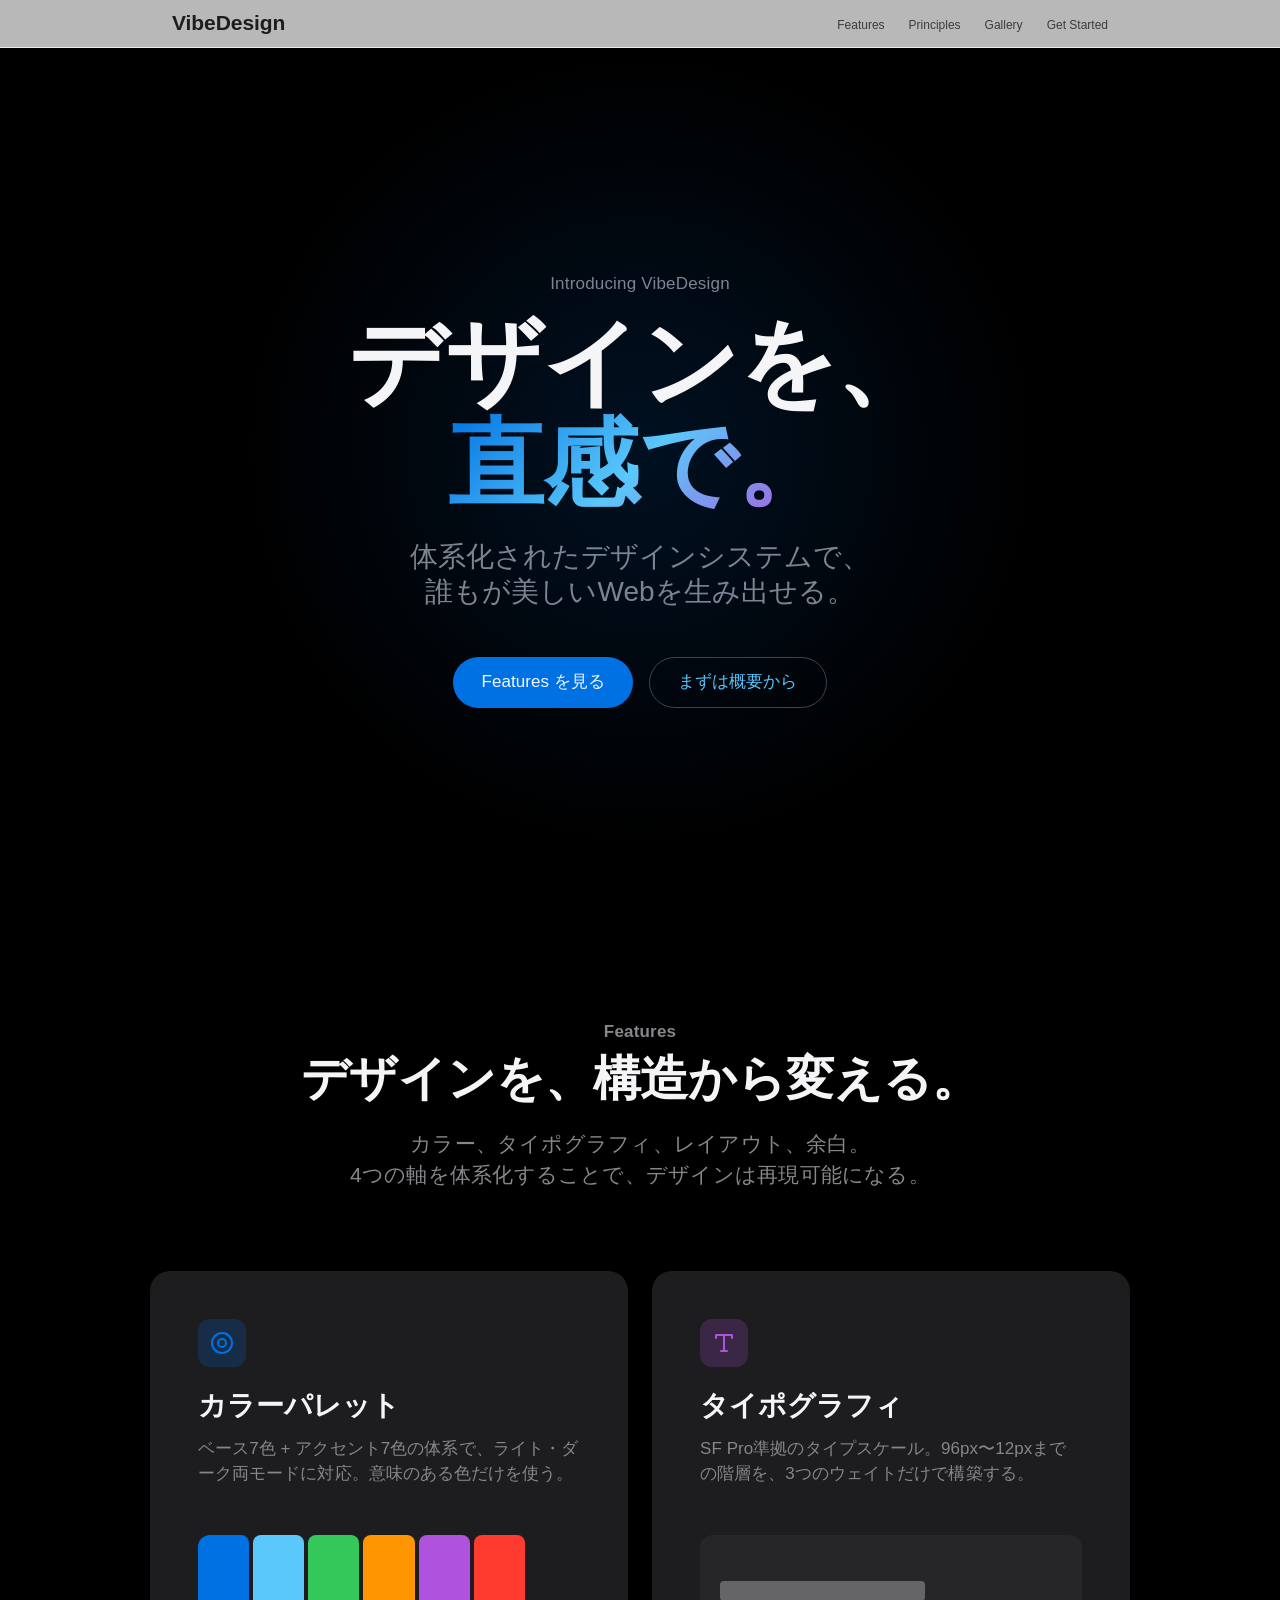
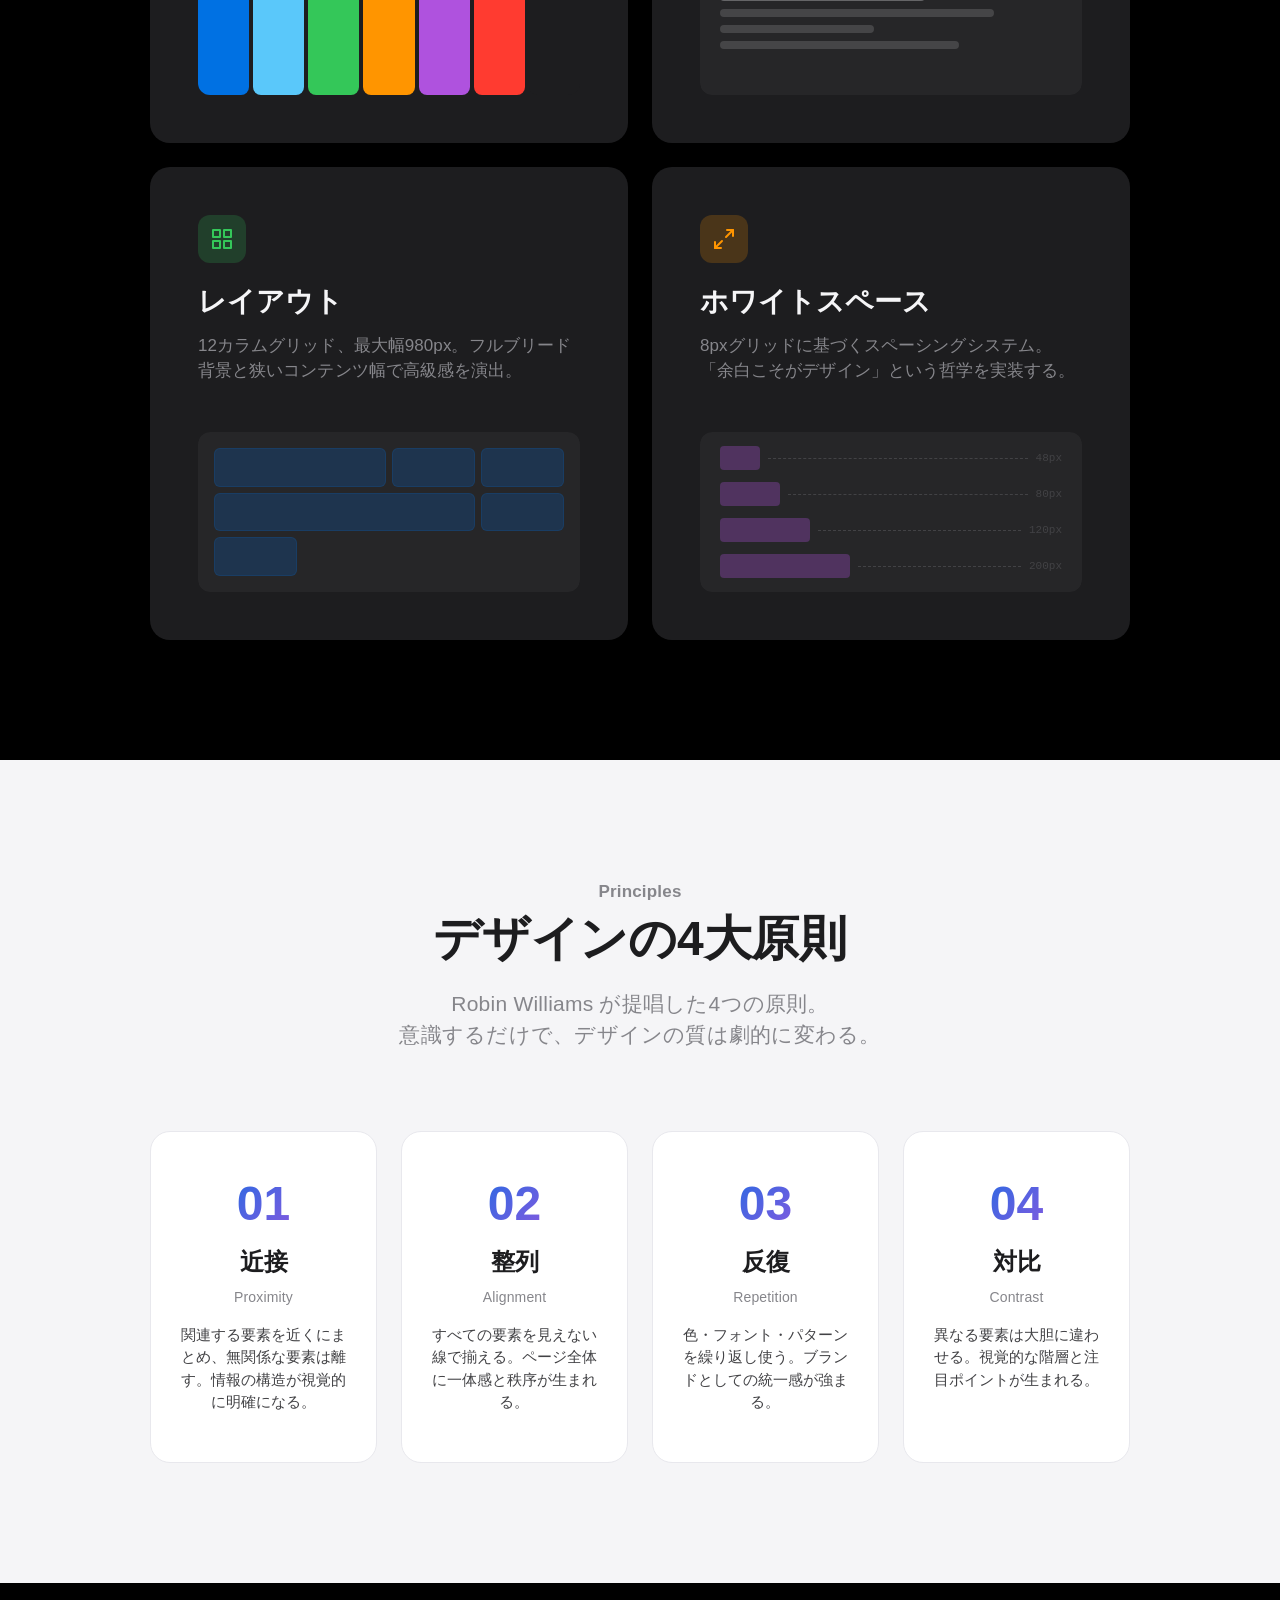
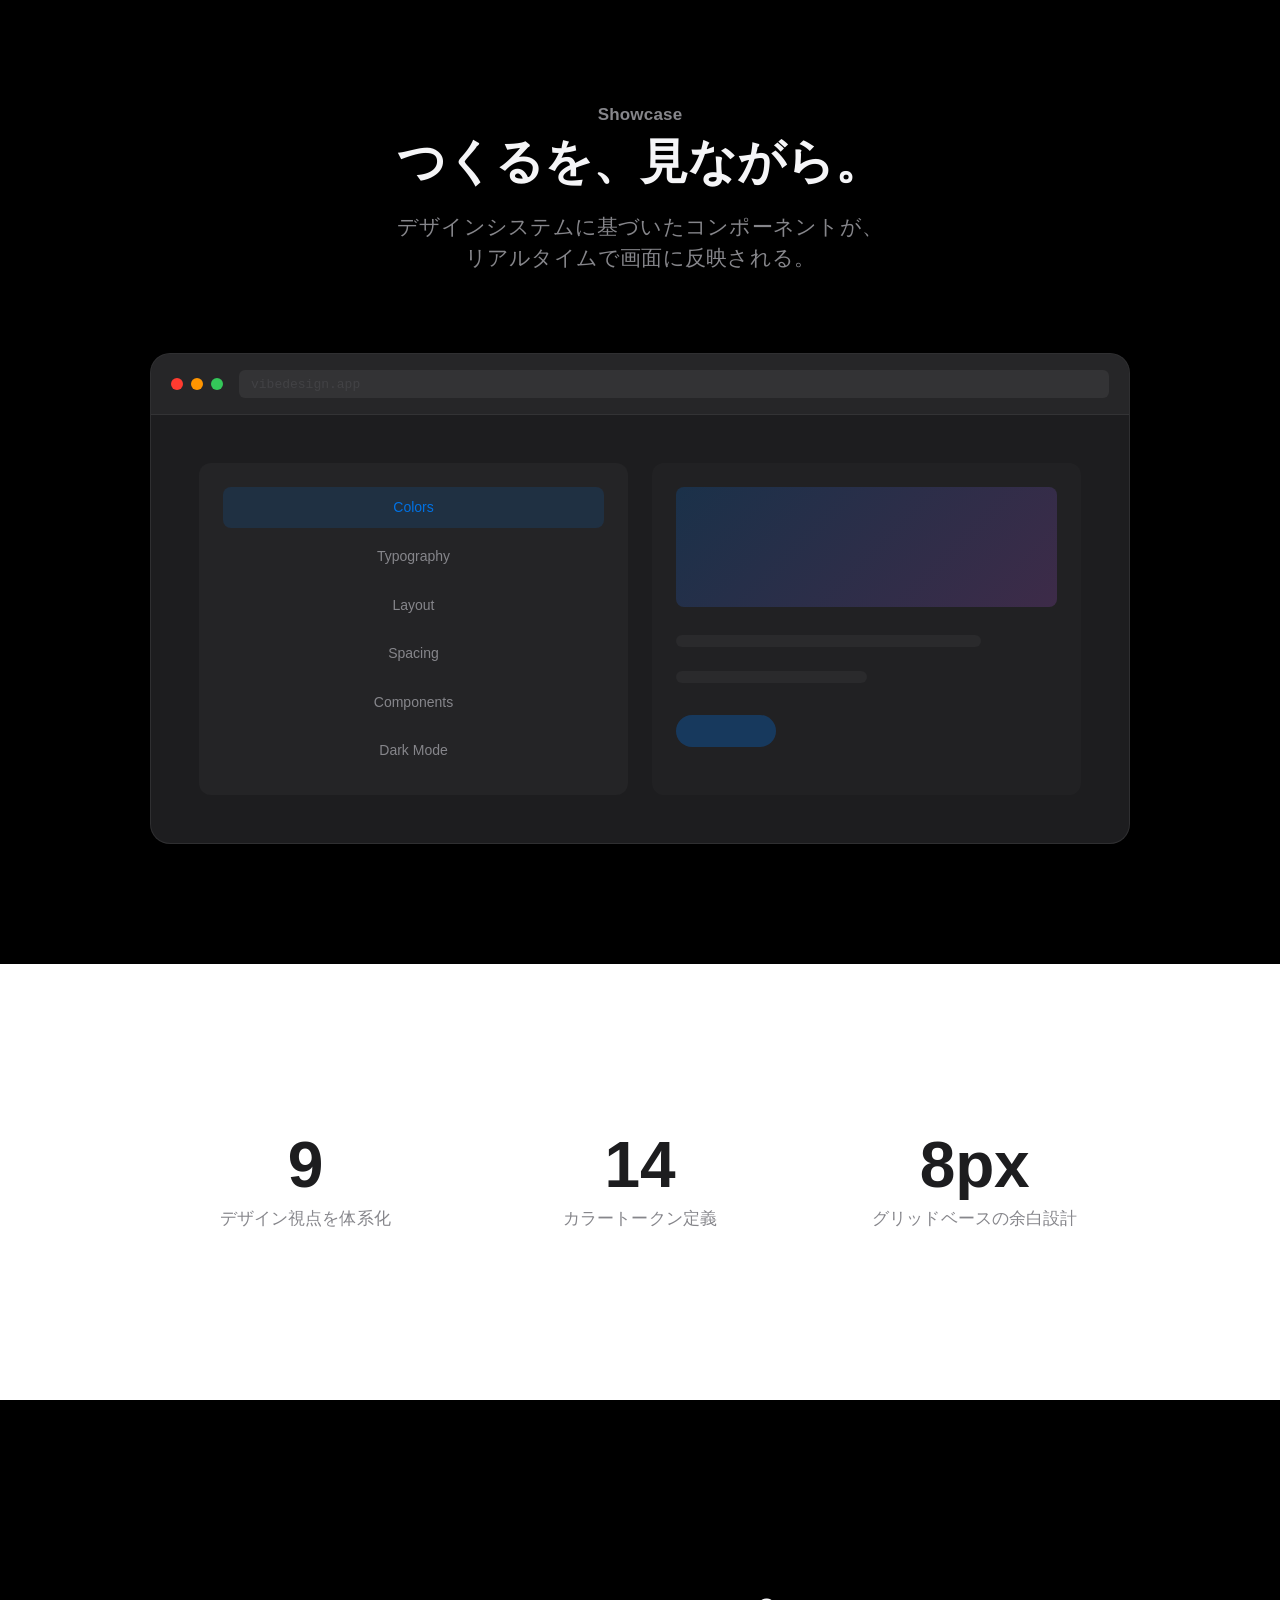
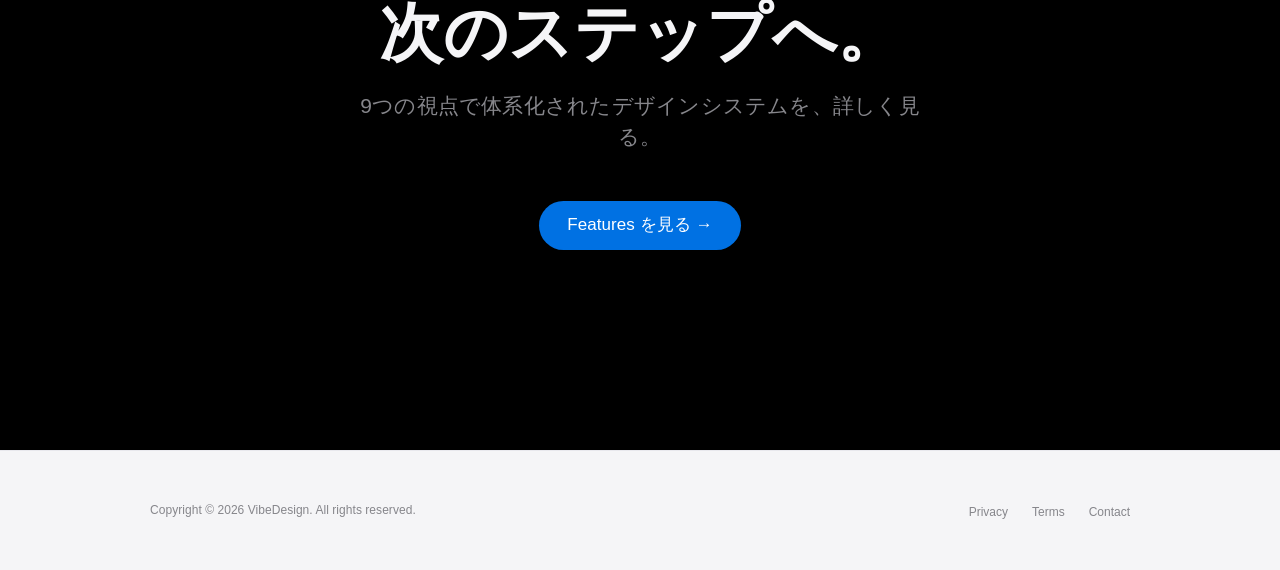
==== commit 50787a1e: "Add 30 new design styles (total 50) and remove Apple references New styles: Retro, Liquid Glass, Dot" ====
--- a/index.html
+++ b/index.html
@@ -852,8 +852,8 @@
       <a href="index.html" class="nav-logo">VibeDesign</a>
       <ul class="nav-links">
         <li><a href="features.html">Features</a></li>
+        <li><a href="principles.html">Principles</a></li>
         <li><a href="gallery.html">Gallery</a></li>
-        <li><a href="principles.html">Principles</a></li>
         <li><a href="get-started.html">Get Started</a></li>
       </ul>
     </div>
@@ -868,7 +868,7 @@
       デザインを、<br><span class="gradient-text">直感で。</span>
     </h1>
     <p class="hero-subtitle">
-      Appleに学ぶデザインシステムで、<br>
+      体系化されたデザインシステムで、<br>
       誰もが美しいWebを生み出せる。
     </p>
     <div class="hero-cta">
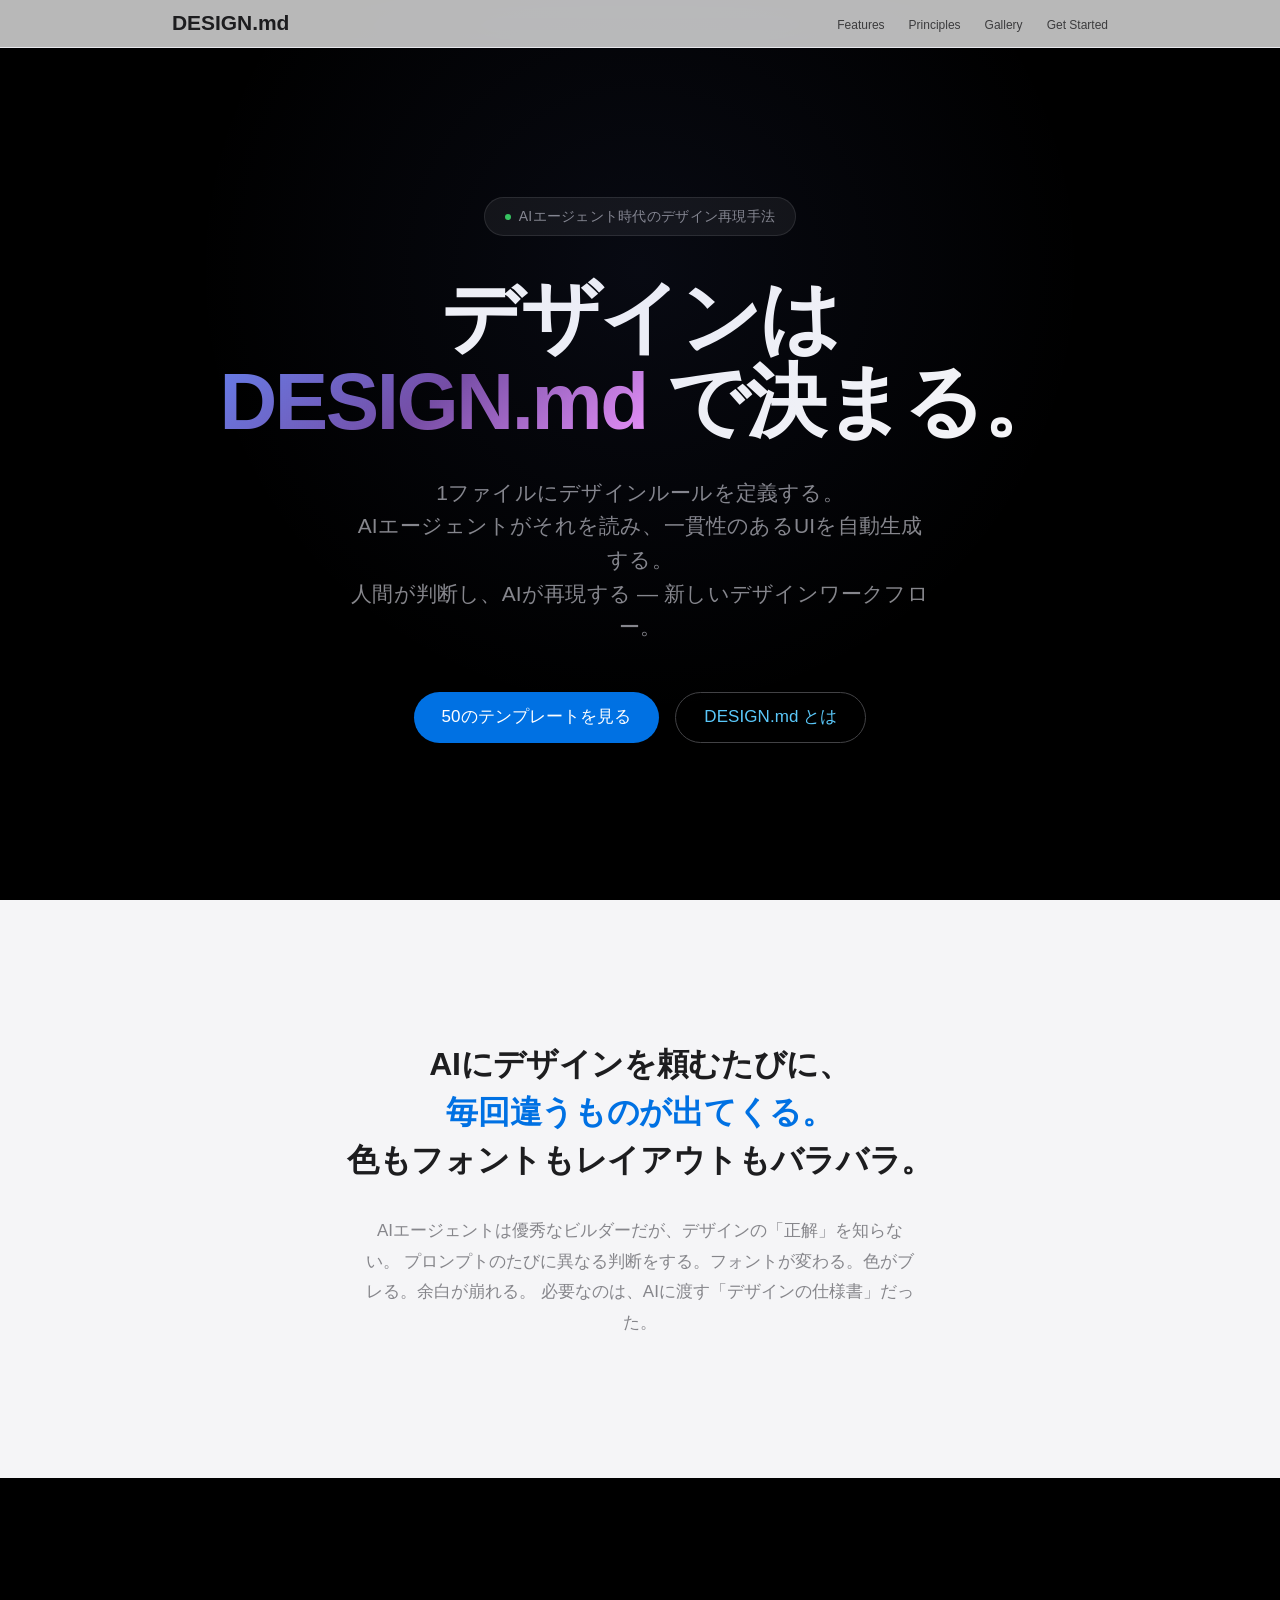
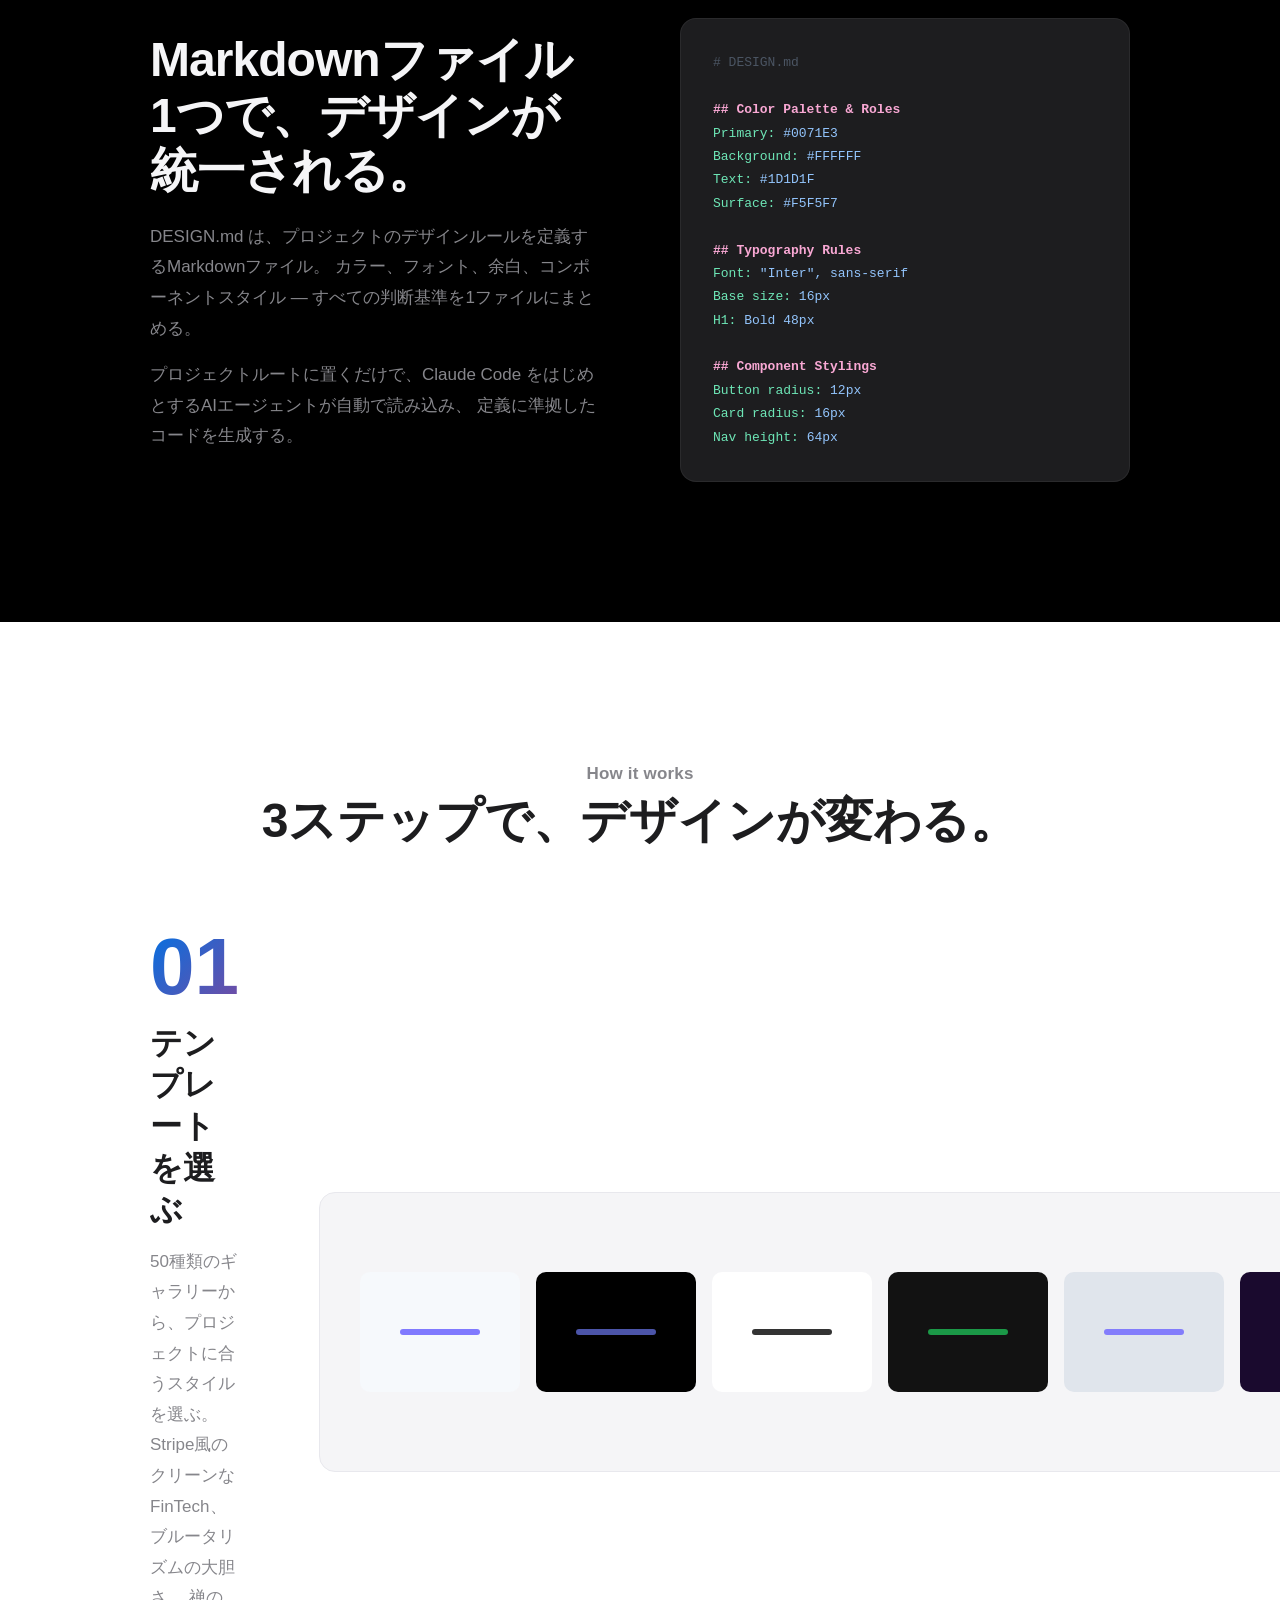
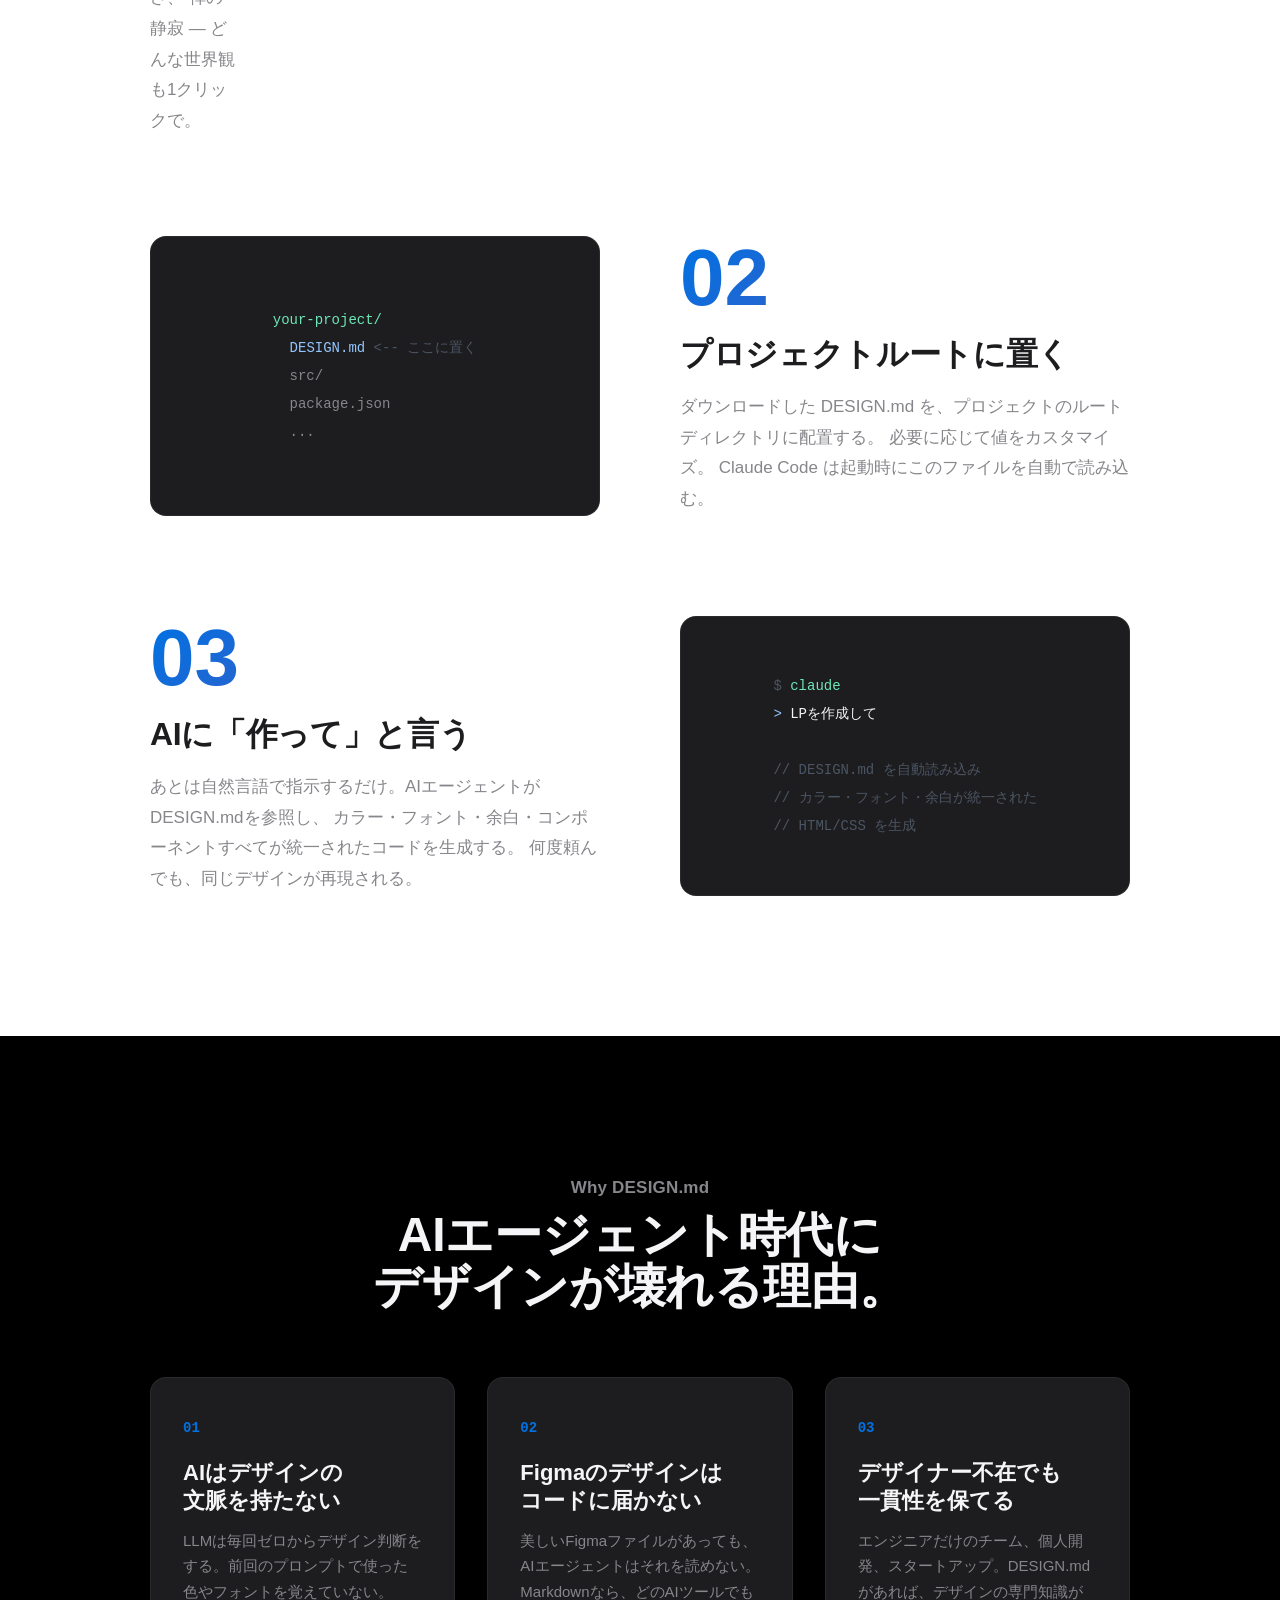
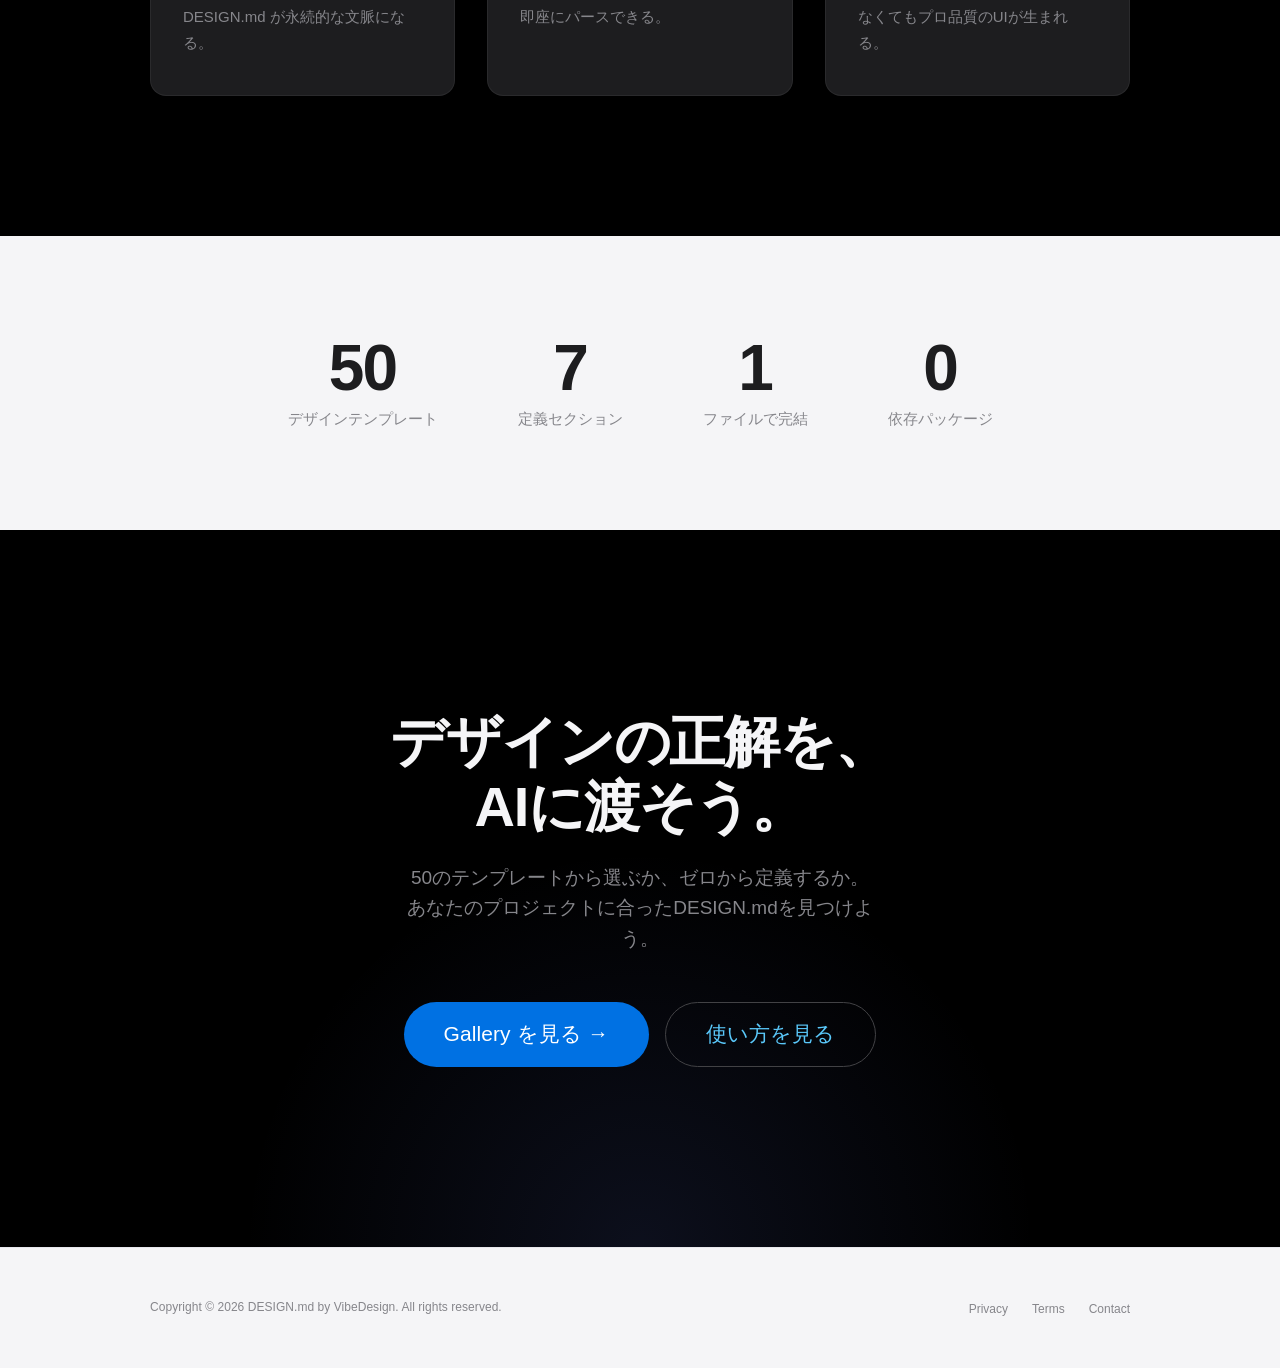
==== commit f4d5b4e4: "Redesign top page as DESIGN.md product introduction Anthropic-inspired storytelling flow: 1. Hero — " ====
--- a/index.html
+++ b/index.html
@@ -3,142 +3,15 @@
 <head>
   <meta charset="UTF-8">
   <meta name="viewport" content="width=device-width, initial-scale=1.0">
-  <title>VibeDesign — デザインを、直感で。</title>
+  <title>DESIGN.md — AIエージェント時代のデザイン再現手法</title>
   <link rel="stylesheet" href="styles.css">
   <style>
     /* ============================================
-       CSS Variables — design.md カラーパレット準拠
+       Top Page Specific Styles
        ============================================ */
-    :root {
-      /* Base Colors */
-      --white: #FFFFFF;
-      --off-white: #F5F5F7;
-      --light-gray: #E8E8ED;
-      --mid-gray: #86868B;
-      --dark-gray: #424245;
-      --near-black: #1D1D1F;
-      --pure-black: #000000;
-
-      /* Accent Colors */
-      --blue: #0071E3;
-      --blue-hover: #0077ED;
-      --green: #34C759;
-      --orange: #FF9500;
-      --red: #FF3B30;
-      --purple: #AF52DE;
-      --teal: #5AC8FA;
-
-      /* Spacing Scale (8px grid) */
-      --space-xs: 8px;
-      --space-sm: 16px;
-      --space-md: 24px;
-      --space-lg: 48px;
-      --space-xl: 80px;
-      --space-2xl: 120px;
-      --space-3xl: 200px;
-
-      /* Typography */
-      --font-primary: "SF Pro Display", "SF Pro Icons", "Hiragino Sans", "Hiragino Kaku Gothic ProN", "Yu Gothic", "Meiryo", -apple-system, BlinkMacSystemFont, "Helvetica Neue", Helvetica, Arial, sans-serif;
-      --font-mono: "SF Mono", "Fira Code", "Fira Mono", Menlo, Consolas, monospace;
-    }
-
-    /* ============================================
-       Reset & Base
-       ============================================ */
-    *, *::before, *::after {
-      margin: 0;
-      padding: 0;
-      box-sizing: border-box;
-    }
-
-    html {
-      font-size: 16px;
-      scroll-behavior: smooth;
-      -webkit-font-smoothing: antialiased;
-      -moz-osx-font-smoothing: grayscale;
-    }
-
-    body {
-      font-family: var(--font-primary);
-      color: var(--near-black);
-      background: var(--white);
-      line-height: 1.47;
-      overflow-x: hidden;
-    }
-
-    a {
-      color: var(--blue);
-      text-decoration: none;
-      transition: color 0.2s ease;
-    }
-    a:hover {
-      color: var(--blue-hover);
-      text-decoration: underline;
-    }
-
-    img {
-      max-width: 100%;
-      height: auto;
-      display: block;
-    }
-
-    /* ============================================
-       Navigation — 44px sticky, 控えめな存在感
-       ============================================ */
-    .nav {
-      position: fixed;
-      top: 0;
-      left: 0;
-      right: 0;
-      height: 48px;
-      background: rgba(255, 255, 255, 0.72);
-      backdrop-filter: saturate(180%) blur(20px);
-      -webkit-backdrop-filter: saturate(180%) blur(20px);
-      border-bottom: 1px solid var(--light-gray);
-      z-index: 1000;
-      display: flex;
-      align-items: center;
-      justify-content: center;
-    }
-
-    .nav-inner {
-      width: 100%;
-      max-width: 980px;
-      padding: 0 22px;
-      display: flex;
-      align-items: center;
-      justify-content: space-between;
-    }
-
-    .nav-logo {
-      font-size: 21px;
-      font-weight: 600;
-      color: var(--near-black);
-      letter-spacing: -0.003em;
-    }
-
-    .nav-links {
-      display: flex;
-      gap: var(--space-md);
-      list-style: none;
-    }
-
-    .nav-links a {
-      font-size: 12px;
-      color: var(--near-black);
-      opacity: 0.8;
-      transition: opacity 0.2s ease;
-      text-decoration: none;
-    }
-    .nav-links a:hover {
-      opacity: 1;
-      text-decoration: none;
-    }
-
-    /* ============================================
-       Hero Section — ステージ照明効果
-       ============================================ */
-    .hero {
+
+    /* Hero */
+    .top-hero {
       min-height: 100vh;
       background: var(--pure-black);
       display: flex;
@@ -146,710 +19,421 @@
       align-items: center;
       justify-content: center;
       text-align: center;
-      padding: var(--space-3xl) 22px var(--space-2xl);
+      padding: 160px 22px 120px;
       position: relative;
       overflow: hidden;
     }
 
-    .hero::before {
+    .top-hero::before {
       content: '';
       position: absolute;
-      top: 50%;
+      top: 30%;
       left: 50%;
       transform: translate(-50%, -50%);
-      width: 800px;
-      height: 800px;
-      background: radial-gradient(circle, rgba(0, 113, 227, 0.15) 0%, transparent 70%);
+      width: 900px;
+      height: 900px;
+      background: radial-gradient(circle, rgba(102, 126, 234, 0.08) 0%, transparent 70%);
       pointer-events: none;
     }
 
-    .hero-label {
-      font-size: 17px;
-      font-weight: 400;
-      color: var(--mid-gray);
-      margin-bottom: var(--space-sm);
-      letter-spacing: 0.011em;
-      text-align: center;
-      width: 100%;
-    }
-
-    .hero-title {
-      font-size: 96px;
+    .hero-eyebrow {
+      display: inline-flex;
+      align-items: center;
+      gap: 8px;
+      padding: 8px 20px;
+      background: rgba(255, 255, 255, 0.06);
+      border: 1px solid rgba(255, 255, 255, 0.1);
+      border-radius: 980px;
+      font-size: 14px;
+      color: var(--mid-gray);
+      margin-bottom: 40px;
+      letter-spacing: 0.02em;
+    }
+
+    .hero-eyebrow-dot {
+      width: 6px;
+      height: 6px;
+      border-radius: 50%;
+      background: var(--green);
+    }
+
+    .top-hero h1 {
+      font-size: 80px;
       font-weight: 700;
       color: var(--off-white);
       line-height: 1.05;
-      letter-spacing: -0.003em;
-      margin-bottom: var(--space-md);
-      position: relative;
-      z-index: 1;
-      text-align: center;
-      width: 100%;
-    }
-
-    .hero-title .gradient-text {
-      background: linear-gradient(135deg, var(--blue), var(--teal), var(--purple));
+      letter-spacing: -0.03em;
+      margin-bottom: 32px;
+      max-width: 900px;
+    }
+
+    .top-hero h1 .em {
+      background: linear-gradient(135deg, #667EEA, #764BA2, #F093FB);
       -webkit-background-clip: text;
       -webkit-text-fill-color: transparent;
       background-clip: text;
     }
 
-    .hero-subtitle {
-      font-size: 28px;
-      font-weight: 400;
-      color: var(--mid-gray);
-      line-height: 1.25;
-      max-width: 600px;
-      margin: 0 auto var(--space-lg);
-      letter-spacing: 0em;
-    }
-
-    .hero-cta {
+    .top-hero-sub {
+      font-size: 21px;
+      color: var(--mid-gray);
+      line-height: 1.6;
+      max-width: 580px;
+      margin: 0 auto 48px;
+      letter-spacing: 0.01em;
+    }
+
+    .hero-actions {
       display: flex;
+      gap: 16px;
       justify-content: center;
-      gap: var(--space-sm);
-    }
-
-    /* ============================================
-       Buttons
-       ============================================ */
-    .btn {
-      display: inline-flex;
-      align-items: center;
-      justify-content: center;
-      padding: 12px 28px;
-      border-radius: 980px;
+    }
+
+    /* Problem Statement */
+    .problem {
+      padding: 140px 22px;
+      background: var(--off-white);
+    }
+
+    .problem-inner {
+      max-width: 720px;
+      margin: 0 auto;
+      text-align: center;
+    }
+
+    .problem-quote {
+      font-size: 32px;
+      font-weight: 600;
+      line-height: 1.5;
+      color: var(--near-black);
+      margin-bottom: 32px;
+      letter-spacing: -0.01em;
+    }
+
+    .problem-quote .highlight {
+      color: var(--blue);
+    }
+
+    .problem-body {
       font-size: 17px;
-      font-weight: 400;
-      font-family: var(--font-primary);
-      cursor: pointer;
-      transition: all 0.3s ease;
-      border: none;
-      text-decoration: none;
-      letter-spacing: 0.004em;
-    }
-    .btn:hover {
-      text-decoration: none;
-    }
-
-    .btn-primary {
-      background: var(--blue);
-      color: var(--white);
-    }
-    .btn-primary:hover {
-      background: var(--blue-hover);
-      color: var(--white);
-    }
-
-    .btn-secondary {
-      background: transparent;
-      color: var(--teal);
-      border: 1px solid var(--dark-gray);
-    }
-    .btn-secondary:hover {
-      color: var(--white);
-      border-color: var(--mid-gray);
-    }
-
-    /* ============================================
-       Section Base
-       ============================================ */
-    .section {
-      padding: var(--space-2xl) 22px;
-    }
-
-    .section-inner {
+      color: var(--mid-gray);
+      line-height: 1.8;
+      max-width: 560px;
+      margin: 0 auto;
+    }
+
+    /* What is DESIGN.md */
+    .what-section {
+      padding: 140px 22px;
+      background: var(--pure-black);
+    }
+
+    .what-inner {
       max-width: 980px;
       margin: 0 auto;
     }
 
-    .section-label {
+    .what-grid {
+      display: grid;
+      grid-template-columns: 1fr 1fr;
+      gap: 80px;
+      align-items: center;
+    }
+
+    .what-text h2 {
+      font-size: 48px;
+      font-weight: 700;
+      color: var(--off-white);
+      line-height: 1.15;
+      letter-spacing: -0.02em;
+      margin-bottom: 24px;
+    }
+
+    .what-text p {
       font-size: 17px;
-      font-weight: 600;
-      color: var(--mid-gray);
-      text-align: center;
-      margin-bottom: var(--space-xs);
-      letter-spacing: 0.011em;
-    }
-
-    .section-title {
-      font-size: 48px;
-      font-weight: 600;
-      line-height: 1.08;
-      letter-spacing: -0.003em;
-      text-align: center;
-      margin-bottom: var(--space-md);
-    }
-
-    .section-subtitle {
-      font-size: 21px;
-      font-weight: 400;
-      color: var(--mid-gray);
-      text-align: center;
-      max-width: 600px;
-      margin: 0 auto var(--space-xl);
-      line-height: 1.47;
-      letter-spacing: 0.011em;
-    }
-
-    /* ============================================
-       Features — ダーク背景セクション
-       ============================================ */
-    .section-dark {
-      background: var(--pure-black);
-      color: var(--off-white);
-    }
-
-    .section-dark .section-title {
-      color: var(--off-white);
-    }
-
-    .section-light-gray {
-      background: var(--off-white);
-    }
-
-    /* ============================================
-       Feature Grid — 2x2カードグリッド
-       ============================================ */
-    .feature-grid {
-      display: grid;
-      grid-template-columns: repeat(2, 1fr);
-      gap: var(--space-md);
-    }
-
-    .feature-card {
+      color: var(--mid-gray);
+      line-height: 1.8;
+      margin-bottom: 16px;
+    }
+
+    .what-visual {
       background: var(--near-black);
-      border-radius: 20px;
-      padding: var(--space-lg);
+      border-radius: 16px;
+      padding: 32px;
+      border: 1px solid rgba(255, 255, 255, 0.06);
+      font-family: var(--font-mono);
+      font-size: 13px;
+      line-height: 1.8;
+      color: var(--mid-gray);
+      overflow: hidden;
+    }
+
+    .code-key { color: #6EE7B7; }
+    .code-val { color: #93C5FD; }
+    .code-comment { color: #4B5563; }
+    .code-section { color: #F9A8D4; font-weight: 600; }
+
+    /* How it works — 3 steps */
+    .how-section {
+      padding: 140px 22px;
+      background: var(--white);
+    }
+
+    .how-inner {
+      max-width: 980px;
+      margin: 0 auto;
+    }
+
+    .how-steps {
       display: flex;
       flex-direction: column;
-      min-height: 400px;
-      position: relative;
-      overflow: hidden;
-      transition: transform 0.3s ease;
-    }
-
-    .feature-card:hover {
-      transform: scale(1.01);
-    }
-
-    .feature-icon {
-      width: 48px;
-      height: 48px;
-      border-radius: 12px;
+      gap: 100px;
+      margin-top: 80px;
+    }
+
+    .how-step {
+      display: grid;
+      grid-template-columns: 1fr 1fr;
+      gap: 80px;
+      align-items: center;
+    }
+
+    .how-step.reverse {
+      direction: rtl;
+    }
+    .how-step.reverse > * {
+      direction: ltr;
+    }
+
+    .step-number {
+      font-size: 80px;
+      font-weight: 700;
+      line-height: 1;
+      background: linear-gradient(135deg, var(--blue), #764BA2);
+      -webkit-background-clip: text;
+      -webkit-text-fill-color: transparent;
+      background-clip: text;
+      margin-bottom: 16px;
+    }
+
+    .step-title {
+      font-size: 32px;
+      font-weight: 600;
+      color: var(--near-black);
+      line-height: 1.3;
+      margin-bottom: 16px;
+      letter-spacing: -0.01em;
+    }
+
+    .step-desc {
+      font-size: 17px;
+      color: var(--mid-gray);
+      line-height: 1.8;
+    }
+
+    .step-visual {
+      background: var(--off-white);
+      border-radius: 16px;
+      padding: 40px;
+      border: 1px solid var(--light-gray);
+      min-height: 280px;
       display: flex;
       align-items: center;
       justify-content: center;
-      font-size: 24px;
-      margin-bottom: var(--space-md);
-    }
-
-    .feature-icon-blue { background: rgba(0, 113, 227, 0.2); color: var(--blue); }
-    .feature-icon-purple { background: rgba(175, 82, 222, 0.2); color: var(--purple); }
-    .feature-icon-green { background: rgba(52, 199, 89, 0.2); color: var(--green); }
-    .feature-icon-orange { background: rgba(255, 149, 0, 0.2); color: var(--orange); }
-
-    .feature-card h3 {
-      font-size: 28px;
+    }
+
+    .step-visual-dark {
+      background: var(--near-black);
+      border-color: rgba(255, 255, 255, 0.06);
+    }
+
+    /* Gallery Preview strip */
+    .gallery-strip {
+      display: flex;
+      gap: 16px;
+      flex-wrap: nowrap;
+      overflow: hidden;
+    }
+
+    .gallery-strip-item {
+      width: 160px;
+      height: 120px;
+      border-radius: 10px;
+      flex-shrink: 0;
+      display: flex;
+      align-items: center;
+      justify-content: center;
+      position: relative;
+      overflow: hidden;
+    }
+
+    .gallery-strip-item .mini-title {
+      width: 50%;
+      height: 6px;
+      border-radius: 3px;
+      opacity: 0.8;
+    }
+
+    /* Why now */
+    .why-section {
+      padding: 140px 22px;
+      background: var(--pure-black);
+    }
+
+    .why-inner {
+      max-width: 980px;
+      margin: 0 auto;
+    }
+
+    .why-grid {
+      display: grid;
+      grid-template-columns: repeat(3, 1fr);
+      gap: 32px;
+      margin-top: 64px;
+    }
+
+    .why-card {
+      padding: 40px 32px;
+      border-radius: 16px;
+      background: var(--near-black);
+      border: 1px solid rgba(255, 255, 255, 0.06);
+    }
+
+    .why-card-number {
+      font-size: 14px;
+      font-weight: 600;
+      color: var(--blue);
+      font-family: var(--font-mono);
+      margin-bottom: 20px;
+    }
+
+    .why-card h3 {
+      font-size: 22px;
       font-weight: 600;
       color: var(--off-white);
-      margin-bottom: var(--space-sm);
-      line-height: 1.1;
-      letter-spacing: 0em;
-    }
-
-    .feature-card p {
-      font-size: 17px;
-      color: var(--mid-gray);
-      line-height: 1.47;
-      letter-spacing: 0.004em;
-    }
-
-    .feature-card .feature-visual {
-      margin-top: auto;
-      padding-top: var(--space-lg);
+      margin-bottom: 12px;
+      line-height: 1.3;
+    }
+
+    .why-card p {
+      font-size: 15px;
+      color: var(--mid-gray);
+      line-height: 1.7;
+    }
+
+    /* Numbers */
+    .numbers-section {
+      padding: 100px 22px;
+      background: var(--off-white);
+      text-align: center;
+    }
+
+    .numbers-grid {
       display: flex;
       justify-content: center;
-    }
-
-    .feature-visual-block {
-      width: 100%;
-      height: 160px;
-      border-radius: 12px;
+      gap: 80px;
+      max-width: 980px;
+      margin: 0 auto;
+    }
+
+    .number-item {
+      text-align: center;
+    }
+
+    .number-value {
+      font-size: 64px;
+      font-weight: 700;
+      color: var(--near-black);
+      line-height: 1;
+      letter-spacing: -0.03em;
+    }
+
+    .number-label {
+      font-size: 15px;
+      color: var(--mid-gray);
+      margin-top: 8px;
+    }
+
+    /* Final CTA */
+    .final-cta {
+      padding: 180px 22px;
+      background: var(--pure-black);
+      text-align: center;
       position: relative;
       overflow: hidden;
     }
 
-    .visual-palette {
-      display: flex;
-      gap: 4px;
-      height: 100%;
-    }
-    .visual-palette span {
-      flex: 1;
-      border-radius: 8px;
-    }
-
-    .visual-typo {
-      display: flex;
-      flex-direction: column;
-      justify-content: center;
-      gap: 8px;
-      padding: 20px;
-      background: rgba(255, 255, 255, 0.04);
-      border-radius: 12px;
-      height: 100%;
-    }
-    .visual-typo .typo-line {
-      height: 8px;
-      border-radius: 4px;
-      background: var(--off-white);
-      opacity: 0.15;
-    }
-    .visual-typo .typo-line:nth-child(1) { width: 60%; height: 20px; opacity: 0.3; }
-    .visual-typo .typo-line:nth-child(2) { width: 80%; }
-    .visual-typo .typo-line:nth-child(3) { width: 45%; }
-    .visual-typo .typo-line:nth-child(4) { width: 70%; }
-
-    .visual-grid-demo {
-      display: grid;
-      grid-template-columns: repeat(4, 1fr);
-      gap: 6px;
-      padding: 16px;
-      background: rgba(255, 255, 255, 0.04);
-      border-radius: 12px;
-      height: 100%;
-    }
-    .visual-grid-demo span {
-      background: rgba(0, 113, 227, 0.2);
-      border-radius: 6px;
-      border: 1px solid rgba(0, 113, 227, 0.15);
-    }
-    .visual-grid-demo span:nth-child(1) { grid-column: span 2; }
-    .visual-grid-demo span:nth-child(4) { grid-column: span 3; }
-
-    .visual-spacing {
-      display: flex;
-      flex-direction: column;
-      justify-content: center;
-      gap: 12px;
-      padding: 20px;
-      background: rgba(255, 255, 255, 0.04);
-      border-radius: 12px;
-      height: 100%;
-    }
-    .visual-spacing .space-row {
-      display: flex;
-      align-items: center;
-      gap: 8px;
-    }
-    .visual-spacing .space-block {
-      height: 24px;
-      border-radius: 4px;
-      background: var(--purple);
-      opacity: 0.3;
-    }
-    .visual-spacing .space-gap {
-      flex: 1;
-      height: 1px;
-      border-top: 1px dashed var(--dark-gray);
-    }
-    .visual-spacing .space-label {
-      font-size: 11px;
-      color: var(--dark-gray);
-      font-family: var(--font-mono);
-      white-space: nowrap;
-    }
-
-    /* ============================================
-       Principles — 横スクロールカード
-       ============================================ */
-    .principles-grid {
-      display: grid;
-      grid-template-columns: repeat(4, 1fr);
-      gap: var(--space-md);
-    }
-
-    .principle-card {
-      background: var(--white);
-      border-radius: 20px;
-      padding: var(--space-lg) var(--space-md);
-      text-align: center;
-      border: 1px solid var(--light-gray);
-      transition: transform 0.3s ease, box-shadow 0.3s ease;
-    }
-
-    .principle-card:hover {
-      transform: translateY(-4px);
-      box-shadow: 0 8px 40px rgba(0, 0, 0, 0.08);
-    }
-
-    .principle-number {
-      font-size: 48px;
-      font-weight: 700;
-      line-height: 1;
-      margin-bottom: var(--space-sm);
-      background: linear-gradient(135deg, var(--blue), var(--purple));
-      -webkit-background-clip: text;
-      -webkit-text-fill-color: transparent;
-      background-clip: text;
-    }
-
-    .principle-card h3 {
-      font-size: 24px;
-      font-weight: 600;
-      margin-bottom: var(--space-xs);
-      color: var(--near-black);
-      letter-spacing: 0em;
-    }
-
-    .principle-card .principle-en {
-      font-size: 14px;
-      color: var(--mid-gray);
-      margin-bottom: var(--space-sm);
-      letter-spacing: 0.011em;
-    }
-
-    .principle-card p {
-      font-size: 15px;
-      color: var(--dark-gray);
-      line-height: 1.5;
-      letter-spacing: 0.004em;
-    }
-
-    /* ============================================
-       Showcase — フルブリード + テキスト中央
-       ============================================ */
-    .showcase {
-      padding: var(--space-2xl) 22px;
-      background: var(--pure-black);
-      text-align: center;
-    }
-
-    .showcase-inner {
-      max-width: 980px;
-      margin: 0 auto;
-    }
-
-    .showcase-demo {
-      margin-top: var(--space-xl);
-      background: var(--near-black);
-      border-radius: 20px;
-      overflow: hidden;
-      border: 1px solid rgba(255, 255, 255, 0.08);
-    }
-
-    .showcase-browser {
-      display: flex;
-      align-items: center;
-      gap: 8px;
-      padding: 16px 20px;
-      background: rgba(255, 255, 255, 0.04);
-      border-bottom: 1px solid rgba(255, 255, 255, 0.06);
-    }
-
-    .browser-dot {
-      width: 12px;
-      height: 12px;
-      border-radius: 50%;
-    }
-    .browser-dot:nth-child(1) { background: var(--red); }
-    .browser-dot:nth-child(2) { background: var(--orange); }
-    .browser-dot:nth-child(3) { background: var(--green); }
-
-    .browser-bar {
-      flex: 1;
-      height: 28px;
-      background: rgba(255, 255, 255, 0.06);
-      border-radius: 6px;
-      margin-left: 8px;
-      display: flex;
-      align-items: center;
-      padding: 0 12px;
-      font-size: 13px;
-      color: var(--dark-gray);
-      font-family: var(--font-mono);
-    }
-
-    .showcase-content {
-      padding: var(--space-lg);
-      display: grid;
-      grid-template-columns: 1fr 1fr;
-      gap: var(--space-md);
-      min-height: 320px;
-    }
-
-    .showcase-sidebar {
-      display: flex;
-      flex-direction: column;
-      gap: 8px;
-      padding: var(--space-md);
-      background: rgba(255, 255, 255, 0.03);
-      border-radius: 12px;
-    }
-
-    .sidebar-item {
-      padding: 10px 14px;
-      border-radius: 8px;
-      font-size: 14px;
-      color: var(--mid-gray);
-      cursor: default;
-      transition: all 0.2s;
-    }
-    .sidebar-item.active {
-      background: rgba(0, 113, 227, 0.15);
-      color: var(--blue);
-    }
-
-    .showcase-preview {
-      display: flex;
-      flex-direction: column;
-      gap: var(--space-sm);
-      padding: var(--space-md);
-      background: rgba(255, 255, 255, 0.02);
-      border-radius: 12px;
-    }
-
-    .preview-block {
-      border-radius: 8px;
-      background: rgba(255, 255, 255, 0.04);
-    }
-    .preview-block-hero {
-      height: 120px;
-      background: linear-gradient(135deg, rgba(0, 113, 227, 0.2), rgba(175, 82, 222, 0.2));
-    }
-    .preview-block-text {
-      height: 12px;
-      width: 80%;
-      margin-top: 12px;
-    }
-    .preview-block-text-short {
-      height: 12px;
-      width: 50%;
-      margin-top: 8px;
-    }
-    .preview-block-btn {
-      display: inline-block;
-      height: 32px;
-      width: 100px;
-      margin-top: 16px;
-      border-radius: 980px;
-      background: rgba(0, 113, 227, 0.3);
-    }
-
-    /* ============================================
-       Stats
-       ============================================ */
-    .stats-grid {
-      display: grid;
-      grid-template-columns: repeat(3, 1fr);
-      gap: var(--space-md);
-      text-align: center;
-    }
-
-    .stat-item {
-      padding: var(--space-lg) var(--space-md);
-    }
-
-    .stat-number {
-      font-size: 64px;
-      font-weight: 700;
-      line-height: 1.05;
-      letter-spacing: -0.003em;
-      color: var(--near-black);
-    }
-
-    .stat-label {
-      font-size: 17px;
-      color: var(--mid-gray);
-      margin-top: var(--space-xs);
-      letter-spacing: 0.004em;
-    }
-
-    /* ============================================
-       CTA Section
-       ============================================ */
-    .cta-section {
-      padding: var(--space-3xl) 22px;
-      text-align: center;
-      background: var(--pure-black);
-    }
-
-    .cta-title {
-      font-size: 64px;
+    .final-cta::before {
+      content: '';
+      position: absolute;
+      bottom: 0;
+      left: 50%;
+      transform: translateX(-50%);
+      width: 800px;
+      height: 400px;
+      background: radial-gradient(ellipse at bottom, rgba(102, 126, 234, 0.12), transparent 70%);
+      pointer-events: none;
+    }
+
+    .final-cta h2 {
+      font-size: 56px;
       font-weight: 700;
       color: var(--off-white);
-      line-height: 1.05;
-      letter-spacing: -0.003em;
-      margin: 0 auto var(--space-md);
-      max-width: 980px;
-    }
-
-    .cta-subtitle {
-      font-size: 21px;
-      color: var(--mid-gray);
-      margin: 0 auto var(--space-lg);
-      letter-spacing: 0.011em;
-      max-width: 600px;
-    }
-
-    /* ============================================
-       Footer
-       ============================================ */
-    .footer {
-      background: var(--off-white);
-      padding: var(--space-lg) 22px;
-      border-top: 1px solid var(--light-gray);
-    }
-
-    .footer-inner {
-      max-width: 980px;
-      margin: 0 auto;
-      display: flex;
-      justify-content: space-between;
-      align-items: center;
-    }
-
-    .footer-text {
-      font-size: 12px;
-      color: var(--mid-gray);
-      letter-spacing: 0.004em;
-    }
-
-    .footer-links {
-      display: flex;
-      gap: var(--space-md);
-      list-style: none;
-    }
-
-    .footer-links a {
-      font-size: 12px;
-      color: var(--mid-gray);
-      transition: color 0.2s;
-      text-decoration: none;
-    }
-    .footer-links a:hover {
-      color: var(--near-black);
-      text-decoration: none;
-    }
-
-    /* ============================================
-       Scroll Animations
-       ============================================ */
-    .fade-in {
-      opacity: 0;
-      transform: translateY(20px);
-      transition: opacity 0.8s ease, transform 0.8s ease;
-    }
-    .fade-in.visible {
-      opacity: 1;
-      transform: translateY(0);
-    }
-
-    /* ============================================
-       Responsive — Tablet
-       ============================================ */
+      line-height: 1.15;
+      letter-spacing: -0.02em;
+      margin-bottom: 24px;
+      max-width: 700px;
+      margin-left: auto;
+      margin-right: auto;
+    }
+
+    .final-cta p {
+      font-size: 19px;
+      color: var(--mid-gray);
+      margin-bottom: 48px;
+      max-width: 500px;
+      margin-left: auto;
+      margin-right: auto;
+      line-height: 1.6;
+    }
+
+    /* Responsive */
     @media (max-width: 1068px) {
-      .hero-title {
-        font-size: 72px;
-      }
-      .hero-subtitle {
-        font-size: 24px;
-      }
-      .section-title {
-        font-size: 40px;
-      }
-      .feature-grid {
-        grid-template-columns: repeat(2, 1fr);
-      }
-      .principles-grid {
-        grid-template-columns: repeat(2, 1fr);
-      }
-      .stat-number {
-        font-size: 48px;
-      }
-      .cta-title {
-        font-size: 48px;
-      }
-    }
-
-    /* ============================================
-       Responsive — Mobile
-       ============================================ */
+      .top-hero h1 { font-size: 56px; }
+      .what-grid, .how-step { grid-template-columns: 1fr; gap: 48px; }
+      .how-step.reverse { direction: ltr; }
+      .why-grid { grid-template-columns: 1fr; }
+      .problem-quote { font-size: 26px; }
+      .final-cta h2 { font-size: 40px; }
+      .numbers-grid { gap: 40px; }
+      .number-value { font-size: 48px; }
+    }
+
     @media (max-width: 735px) {
-      .hero {
-        padding: var(--space-2xl) 22px var(--space-xl);
-        min-height: auto;
-      }
-      .hero-title {
-        font-size: 48px;
-      }
-      .hero-subtitle {
-        font-size: 19px;
-      }
-      .hero-cta {
-        flex-direction: column;
-        align-items: center;
-        width: 100%;
-        max-width: 300px;
-        margin: 0 auto;
-      }
-      .btn {
-        width: 100%;
-      }
-      .section {
-        padding: var(--space-xl) 22px;
-      }
-      .section-title {
-        font-size: 32px;
-        line-height: 1.125;
-        letter-spacing: 0.004em;
-      }
-      .section-subtitle {
-        font-size: 17px;
-      }
-      .nav-links {
-        display: none;
-      }
-      .feature-grid {
-        grid-template-columns: 1fr;
-      }
-      .feature-card {
-        min-height: 300px;
-      }
-      .principles-grid {
-        grid-template-columns: 1fr;
-      }
-      .showcase-content {
-        grid-template-columns: 1fr;
-      }
-      .stats-grid {
-        grid-template-columns: 1fr;
-      }
-      .stat-item {
-        padding: var(--space-md);
-      }
-      .stat-number {
-        font-size: 40px;
-      }
-      .cta-title {
-        font-size: 36px;
-      }
-      .footer-inner {
-        flex-direction: column;
-        gap: var(--space-sm);
-        text-align: center;
-      }
+      .top-hero { padding: 120px 22px 80px; min-height: auto; }
+      .top-hero h1 { font-size: 38px; }
+      .top-hero-sub { font-size: 17px; }
+      .hero-actions { flex-direction: column; align-items: center; }
+      .hero-actions .btn { width: 100%; max-width: 280px; }
+      .problem { padding: 80px 22px; }
+      .problem-quote { font-size: 22px; }
+      .what-section, .how-section, .why-section { padding: 80px 22px; }
+      .what-text h2 { font-size: 32px; }
+      .step-number { font-size: 56px; }
+      .step-title { font-size: 24px; }
+      .numbers-grid { flex-direction: column; gap: 32px; }
+      .number-value { font-size: 40px; }
+      .final-cta { padding: 100px 22px; }
+      .final-cta h2 { font-size: 32px; }
     }
   </style>
 </head>
 <body>
 
-  <!-- ========================================
-       Navigation
-       ======================================== -->
+  <!-- Navigation -->
   <nav class="nav">
     <div class="nav-inner">
-      <a href="index.html" class="nav-logo">VibeDesign</a>
+      <a href="index.html" class="nav-logo">DESIGN.md</a>
       <ul class="nav-links">
         <li><a href="features.html">Features</a></li>
         <li><a href="principles.html">Principles</a></li>
@@ -860,254 +444,235 @@
   </nav>
 
   <!-- ========================================
-       Hero — ステージ照明効果（design.md #9）
+       Hero — ミッション・ステートメント
+       Anthropic風: 短く宣言的なコピー
        ======================================== -->
-  <section class="hero">
-    <p class="hero-label">Introducing VibeDesign</p>
-    <h1 class="hero-title">
-      デザインを、<br><span class="gradient-text">直感で。</span>
+  <section class="top-hero">
+    <div class="hero-eyebrow">
+      <span class="hero-eyebrow-dot"></span>
+      AIエージェント時代のデザイン再現手法
+    </div>
+    <h1>
+      デザインは<br><span class="em">DESIGN.md</span> で決まる。
     </h1>
-    <p class="hero-subtitle">
-      体系化されたデザインシステムで、<br>
-      誰もが美しいWebを生み出せる。
+    <p class="top-hero-sub">
+      1ファイルにデザインルールを定義する。<br>
+      AIエージェントがそれを読み、一貫性のあるUIを自動生成する。<br>
+      人間が判断し、AIが再現する — 新しいデザインワークフロー。
     </p>
-    <div class="hero-cta">
-      <a href="features.html" class="btn btn-primary">Features を見る</a>
-      <a href="#features" class="btn btn-secondary">まずは概要から</a>
+    <div class="hero-actions">
+      <a href="gallery.html" class="btn btn-primary">50のテンプレートを見る</a>
+      <a href="#what" class="btn btn-secondary">DESIGN.md とは</a>
     </div>
   </section>
 
   <!-- ========================================
-       Features — 4カード（design.md #7 グリッド）
+       Problem — なぜ必要か
+       Anthropic風: 1つの引用的な問いかけ
        ======================================== -->
-  <section id="features" class="section section-dark">
-    <div class="section-inner">
-      <p class="section-label">Features</p>
-      <h2 class="section-title" style="color: var(--off-white);">デザインを、構造から変える。</h2>
-      <p class="section-subtitle">
-        カラー、タイポグラフィ、レイアウト、余白。<br>
-        4つの軸を体系化することで、デザインは再現可能になる。
+  <section class="problem fade-in">
+    <div class="problem-inner">
+      <p class="problem-quote">
+        AIにデザインを頼むたびに、<br>
+        <span class="highlight">毎回違うものが出てくる。</span><br>
+        色もフォントもレイアウトもバラバラ。
       </p>
-
-      <div class="feature-grid">
-        <!-- Card 1: Color Palette -->
-        <div class="feature-card fade-in">
-          <div class="feature-icon feature-icon-blue">
-            <svg width="24" height="24" viewBox="0 0 24 24" fill="none" stroke="currentColor" stroke-width="2" stroke-linecap="round" stroke-linejoin="round"><circle cx="12" cy="12" r="10"/><circle cx="12" cy="12" r="4"/></svg>
+      <p class="problem-body">
+        AIエージェントは優秀なビルダーだが、デザインの「正解」を知らない。
+        プロンプトのたびに異なる判断をする。フォントが変わる。色がブレる。余白が崩れる。
+        必要なのは、AIに渡す「デザインの仕様書」だった。
+      </p>
+    </div>
+  </section>
+
+  <!-- ========================================
+       What — DESIGN.md とは
+       Anthropic風: プロダクトを定義する
+       ======================================== -->
+  <section class="what-section" id="what">
+    <div class="what-inner">
+      <div class="what-grid fade-in">
+        <div class="what-text">
+          <h2>Markdownファイル<br>1つで、デザインが<br>統一される。</h2>
+          <p>
+            DESIGN.md は、プロジェクトのデザインルールを定義するMarkdownファイル。
+            カラー、フォント、余白、コンポーネントスタイル — すべての判断基準を1ファイルにまとめる。
+          </p>
+          <p>
+            プロジェクトルートに置くだけで、Claude Code をはじめとするAIエージェントが自動で読み込み、
+            定義に準拠したコードを生成する。
+          </p>
+        </div>
+        <div class="what-visual">
+          <span class="code-comment"># DESIGN.md</span><br><br>
+          <span class="code-section">## Color Palette & Roles</span><br>
+          <span class="code-key">Primary:</span>      <span class="code-val">#0071E3</span><br>
+          <span class="code-key">Background:</span>   <span class="code-val">#FFFFFF</span><br>
+          <span class="code-key">Text:</span>         <span class="code-val">#1D1D1F</span><br>
+          <span class="code-key">Surface:</span>      <span class="code-val">#F5F5F7</span><br><br>
+          <span class="code-section">## Typography Rules</span><br>
+          <span class="code-key">Font:</span>         <span class="code-val">"Inter", sans-serif</span><br>
+          <span class="code-key">Base size:</span>    <span class="code-val">16px</span><br>
+          <span class="code-key">H1:</span>           <span class="code-val">Bold 48px</span><br><br>
+          <span class="code-section">## Component Stylings</span><br>
+          <span class="code-key">Button radius:</span> <span class="code-val">12px</span><br>
+          <span class="code-key">Card radius:</span>   <span class="code-val">16px</span><br>
+          <span class="code-key">Nav height:</span>    <span class="code-val">64px</span>
+        </div>
+      </div>
+    </div>
+  </section>
+
+  <!-- ========================================
+       How — 3ステップ
+       Anthropic風: 使い方をshow-don't-tellで
+       ======================================== -->
+  <section class="how-section">
+    <div class="how-inner">
+      <p class="section-label">How it works</p>
+      <h2 class="section-title">3ステップで、デザインが変わる。</h2>
+
+      <div class="how-steps">
+        <!-- Step 1 -->
+        <div class="how-step fade-in">
+          <div>
+            <div class="step-number">01</div>
+            <h3 class="step-title">テンプレートを選ぶ</h3>
+            <p class="step-desc">
+              50種類のギャラリーから、プロジェクトに合うスタイルを選ぶ。
+              Stripe風のクリーンなFinTech、ブルータリズムの大胆さ、
+              禅の静寂 — どんな世界観も1クリックで。
+            </p>
           </div>
-          <h3>カラーパレット</h3>
-          <p>ベース7色 + アクセント7色の体系で、ライト・ダーク両モードに対応。意味のある色だけを使う。</p>
-          <div class="feature-visual">
-            <div class="feature-visual-block">
-              <div class="visual-palette">
-                <span style="background: #0071E3;"></span>
-                <span style="background: #5AC8FA;"></span>
-                <span style="background: #34C759;"></span>
-                <span style="background: #FF9500;"></span>
-                <span style="background: #AF52DE;"></span>
-                <span style="background: #FF3B30;"></span>
-                <span style="background: #1D1D1F;"></span>
-              </div>
+          <div class="step-visual">
+            <div class="gallery-strip">
+              <div class="gallery-strip-item" style="background: #F6F9FC;"><div class="mini-title" style="background: #635BFF;"></div></div>
+              <div class="gallery-strip-item" style="background: #000;"><div class="mini-title" style="background: #5E6AD2;"></div></div>
+              <div class="gallery-strip-item" style="background: #FFF;"><div class="mini-title" style="background: #000;"></div></div>
+              <div class="gallery-strip-item" style="background: #121212;"><div class="mini-title" style="background: #1DB954;"></div></div>
+              <div class="gallery-strip-item" style="background: #E0E5EC;"><div class="mini-title" style="background: #6C63FF;"></div></div>
+              <div class="gallery-strip-item" style="background: #1A0A2E;"><div class="mini-title" style="background: #FF71CE;"></div></div>
             </div>
           </div>
         </div>
 
-        <!-- Card 2: Typography -->
-        <div class="feature-card fade-in">
-          <div class="feature-icon feature-icon-purple">
-            <svg width="24" height="24" viewBox="0 0 24 24" fill="none" stroke="currentColor" stroke-width="2" stroke-linecap="round" stroke-linejoin="round"><polyline points="4 7 4 4 20 4 20 7"/><line x1="9" y1="20" x2="15" y2="20"/><line x1="12" y1="4" x2="12" y2="20"/></svg>
+        <!-- Step 2 -->
+        <div class="how-step reverse fade-in">
+          <div>
+            <div class="step-number">02</div>
+            <h3 class="step-title">プロジェクトルートに置く</h3>
+            <p class="step-desc">
+              ダウンロードした DESIGN.md を、プロジェクトのルートディレクトリに配置する。
+              必要に応じて値をカスタマイズ。
+              Claude Code は起動時にこのファイルを自動で読み込む。
+            </p>
           </div>
-          <h3>タイポグラフィ</h3>
-          <p>SF Pro準拠のタイプスケール。96px〜12pxまでの階層を、3つのウェイトだけで構築する。</p>
-          <div class="feature-visual">
-            <div class="feature-visual-block">
-              <div class="visual-typo">
-                <div class="typo-line"></div>
-                <div class="typo-line"></div>
-                <div class="typo-line"></div>
-                <div class="typo-line"></div>
-              </div>
+          <div class="step-visual step-visual-dark">
+            <div style="font-family: var(--font-mono); font-size: 14px; color: var(--mid-gray); line-height: 2;">
+              <span style="color: #6EE7B7;">your-project/</span><br>
+              &nbsp;&nbsp;<span style="color: #93C5FD;">DESIGN.md</span> <span style="color: #4B5563;">&lt;-- ここに置く</span><br>
+              &nbsp;&nbsp;src/<br>
+              &nbsp;&nbsp;package.json<br>
+              &nbsp;&nbsp;...
             </div>
           </div>
         </div>
 
-        <!-- Card 3: Grid -->
-        <div class="feature-card fade-in">
-          <div class="feature-icon feature-icon-green">
-            <svg width="24" height="24" viewBox="0 0 24 24" fill="none" stroke="currentColor" stroke-width="2" stroke-linecap="round" stroke-linejoin="round"><rect x="3" y="3" width="7" height="7"/><rect x="14" y="3" width="7" height="7"/><rect x="14" y="14" width="7" height="7"/><rect x="3" y="14" width="7" height="7"/></svg>
+        <!-- Step 3 -->
+        <div class="how-step fade-in">
+          <div>
+            <div class="step-number">03</div>
+            <h3 class="step-title">AIに「作って」と言う</h3>
+            <p class="step-desc">
+              あとは自然言語で指示するだけ。AIエージェントがDESIGN.mdを参照し、
+              カラー・フォント・余白・コンポーネントすべてが統一されたコードを生成する。
+              何度頼んでも、同じデザインが再現される。
+            </p>
           </div>
-          <h3>レイアウト</h3>
-          <p>12カラムグリッド、最大幅980px。フルブリード背景と狭いコンテンツ幅で高級感を演出。</p>
-          <div class="feature-visual">
-            <div class="feature-visual-block">
-              <div class="visual-grid-demo">
-                <span></span><span></span><span></span>
-                <span></span><span></span><span></span>
-              </div>
+          <div class="step-visual step-visual-dark">
+            <div style="font-family: var(--font-mono); font-size: 14px; line-height: 2;">
+              <span style="color: #4B5563;">$</span> <span style="color: #6EE7B7;">claude</span><br>
+              <span style="color: #93C5FD;">&gt;</span> <span style="color: var(--off-white);">LPを作成して</span><br><br>
+              <span style="color: #4B5563;">// DESIGN.md を自動読み込み</span><br>
+              <span style="color: #4B5563;">// カラー・フォント・余白が統一された</span><br>
+              <span style="color: #4B5563;">// HTML/CSS を生成</span>
             </div>
           </div>
         </div>
-
-        <!-- Card 4: Spacing -->
-        <div class="feature-card fade-in">
-          <div class="feature-icon feature-icon-orange">
-            <svg width="24" height="24" viewBox="0 0 24 24" fill="none" stroke="currentColor" stroke-width="2" stroke-linecap="round" stroke-linejoin="round"><polyline points="15 3 21 3 21 9"/><polyline points="9 21 3 21 3 15"/><line x1="21" y1="3" x2="14" y2="10"/><line x1="3" y1="21" x2="10" y2="14"/></svg>
-          </div>
-          <h3>ホワイトスペース</h3>
-          <p>8pxグリッドに基づくスペーシングシステム。「余白こそがデザイン」という哲学を実装する。</p>
-          <div class="feature-visual">
-            <div class="feature-visual-block">
-              <div class="visual-spacing">
-                <div class="space-row">
-                  <div class="space-block" style="width: 40px;"></div>
-                  <div class="space-gap"></div>
-                  <span class="space-label">48px</span>
-                </div>
-                <div class="space-row">
-                  <div class="space-block" style="width: 60px;"></div>
-                  <div class="space-gap"></div>
-                  <span class="space-label">80px</span>
-                </div>
-                <div class="space-row">
-                  <div class="space-block" style="width: 90px;"></div>
-                  <div class="space-gap"></div>
-                  <span class="space-label">120px</span>
-                </div>
-                <div class="space-row">
-                  <div class="space-block" style="width: 130px;"></div>
-                  <div class="space-gap"></div>
-                  <span class="space-label">200px</span>
-                </div>
-              </div>
-            </div>
-          </div>
-        </div>
       </div>
     </div>
   </section>
 
   <!-- ========================================
-       4 Principles — design.md 4大原則
+       Why now — なぜ今このアプローチか
+       Anthropic風: 哲学を伝える3カード
        ======================================== -->
-  <section id="principles" class="section section-light-gray">
-    <div class="section-inner">
-      <p class="section-label">Principles</p>
-      <h2 class="section-title">デザインの4大原則</h2>
-      <p class="section-subtitle">
-        Robin Williams が提唱した4つの原則。<br>
-        意識するだけで、デザインの質は劇的に変わる。
-      </p>
-
-      <div class="principles-grid">
-        <div class="principle-card fade-in">
-          <div class="principle-number">01</div>
-          <h3>近接</h3>
-          <p class="principle-en">Proximity</p>
-          <p>関連する要素を近くにまとめ、無関係な要素は離す。情報の構造が視覚的に明確になる。</p>
-        </div>
-
-        <div class="principle-card fade-in">
-          <div class="principle-number">02</div>
-          <h3>整列</h3>
-          <p class="principle-en">Alignment</p>
-          <p>すべての要素を見えない線で揃える。ページ全体に一体感と秩序が生まれる。</p>
-        </div>
-
-        <div class="principle-card fade-in">
-          <div class="principle-number">03</div>
-          <h3>反復</h3>
-          <p class="principle-en">Repetition</p>
-          <p>色・フォント・パターンを繰り返し使う。ブランドとしての統一感が強まる。</p>
-        </div>
-
-        <div class="principle-card fade-in">
-          <div class="principle-number">04</div>
-          <h3>対比</h3>
-          <p class="principle-en">Contrast</p>
-          <p>異なる要素は大胆に違わせる。視覚的な階層と注目ポイントが生まれる。</p>
+  <section class="why-section">
+    <div class="why-inner">
+      <p class="section-label" style="color: var(--mid-gray);">Why DESIGN.md</p>
+      <h2 class="section-title" style="color: var(--off-white);">AIエージェント時代に<br>デザインが壊れる理由。</h2>
+
+      <div class="why-grid">
+        <div class="why-card fade-in">
+          <div class="why-card-number">01</div>
+          <h3>AIはデザインの<br>文脈を持たない</h3>
+          <p>LLMは毎回ゼロからデザイン判断をする。前回のプロンプトで使った色やフォントを覚えていない。DESIGN.md が永続的な文脈になる。</p>
+        </div>
+        <div class="why-card fade-in">
+          <div class="why-card-number">02</div>
+          <h3>Figmaのデザインは<br>コードに届かない</h3>
+          <p>美しいFigmaファイルがあっても、AIエージェントはそれを読めない。Markdownなら、どのAIツールでも即座にパースできる。</p>
+        </div>
+        <div class="why-card fade-in">
+          <div class="why-card-number">03</div>
+          <h3>デザイナー不在でも<br>一貫性を保てる</h3>
+          <p>エンジニアだけのチーム、個人開発、スタートアップ。DESIGN.md があれば、デザインの専門知識がなくてもプロ品質のUIが生まれる。</p>
         </div>
       </div>
     </div>
   </section>
 
   <!-- ========================================
-       Showcase — ブラウザモック
+       Numbers
        ======================================== -->
-  <section id="showcase" class="showcase">
-    <div class="showcase-inner">
-      <p class="section-label">Showcase</p>
-      <h2 class="section-title" style="color: var(--off-white);">つくるを、見ながら。</h2>
-      <p class="section-subtitle">
-        デザインシステムに基づいたコンポーネントが、<br>
-        リアルタイムで画面に反映される。
-      </p>
-
-      <div class="showcase-demo fade-in">
-        <div class="showcase-browser">
-          <span class="browser-dot"></span>
-          <span class="browser-dot"></span>
-          <span class="browser-dot"></span>
-          <div class="browser-bar">vibedesign.app</div>
-        </div>
-        <div class="showcase-content">
-          <div class="showcase-sidebar">
-            <div class="sidebar-item active">Colors</div>
-            <div class="sidebar-item">Typography</div>
-            <div class="sidebar-item">Layout</div>
-            <div class="sidebar-item">Spacing</div>
-            <div class="sidebar-item">Components</div>
-            <div class="sidebar-item">Dark Mode</div>
-          </div>
-          <div class="showcase-preview">
-            <div class="preview-block preview-block-hero"></div>
-            <div class="preview-block preview-block-text"></div>
-            <div class="preview-block preview-block-text-short"></div>
-            <div class="preview-block-btn"></div>
-          </div>
-        </div>
+  <section class="numbers-section fade-in">
+    <div class="numbers-grid">
+      <div class="number-item">
+        <div class="number-value">50</div>
+        <div class="number-label">デザインテンプレート</div>
       </div>
+      <div class="number-item">
+        <div class="number-value">7</div>
+        <div class="number-label">定義セクション</div>
+      </div>
+      <div class="number-item">
+        <div class="number-value">1</div>
+        <div class="number-label">ファイルで完結</div>
+      </div>
+      <div class="number-item">
+        <div class="number-value">0</div>
+        <div class="number-label">依存パッケージ</div>
+      </div>
     </div>
   </section>
 
   <!-- ========================================
-       Stats
+       Final CTA
+       Anthropic風: 余韻のあるクロージング
        ======================================== -->
-  <section class="section" style="text-align: center;">
-    <div class="section-inner">
-      <div class="stats-grid">
-        <div class="stat-item fade-in">
-          <div class="stat-number">9</div>
-          <div class="stat-label">デザイン視点を体系化</div>
-        </div>
-        <div class="stat-item fade-in">
-          <div class="stat-number">14</div>
-          <div class="stat-label">カラートークン定義</div>
-        </div>
-        <div class="stat-item fade-in">
-          <div class="stat-number">8px</div>
-          <div class="stat-label">グリッドベースの余白設計</div>
-        </div>
-      </div>
+  <section class="final-cta">
+    <h2 class="fade-in">デザインの正解を、<br>AIに渡そう。</h2>
+    <p class="fade-in">50のテンプレートから選ぶか、ゼロから定義するか。<br>あなたのプロジェクトに合ったDESIGN.mdを見つけよう。</p>
+    <div class="hero-actions fade-in">
+      <a href="gallery.html" class="btn btn-primary btn-large">Gallery を見る →</a>
+      <a href="get-started.html" class="btn btn-secondary btn-large">使い方を見る</a>
     </div>
   </section>
 
-  <!-- ========================================
-       CTA
-       ======================================== -->
-  <section id="cta" class="cta-section">
-    <h2 class="cta-title fade-in">次のステップへ。</h2>
-    <p class="cta-subtitle fade-in">9つの視点で体系化されたデザインシステムを、詳しく見る。</p>
-    <div class="fade-in" style="text-align: center;">
-      <a href="features.html" class="btn btn-primary btn-large">Features を見る →</a>
-    </div>
-  </section>
-
-  <!-- ========================================
-       Footer
-       ======================================== -->
+  <!-- Footer -->
   <footer class="footer">
     <div class="footer-inner">
-      <p class="footer-text">Copyright &copy; 2026 VibeDesign. All rights reserved.</p>
+      <p class="footer-text">Copyright &copy; 2026 DESIGN.md by VibeDesign. All rights reserved.</p>
       <ul class="footer-links">
         <li><a href="#">Privacy</a></li>
         <li><a href="#">Terms</a></li>
@@ -1117,6 +682,5 @@
   </footer>
 
   <script src="scripts.js"></script>
-
 </body>
 </html>
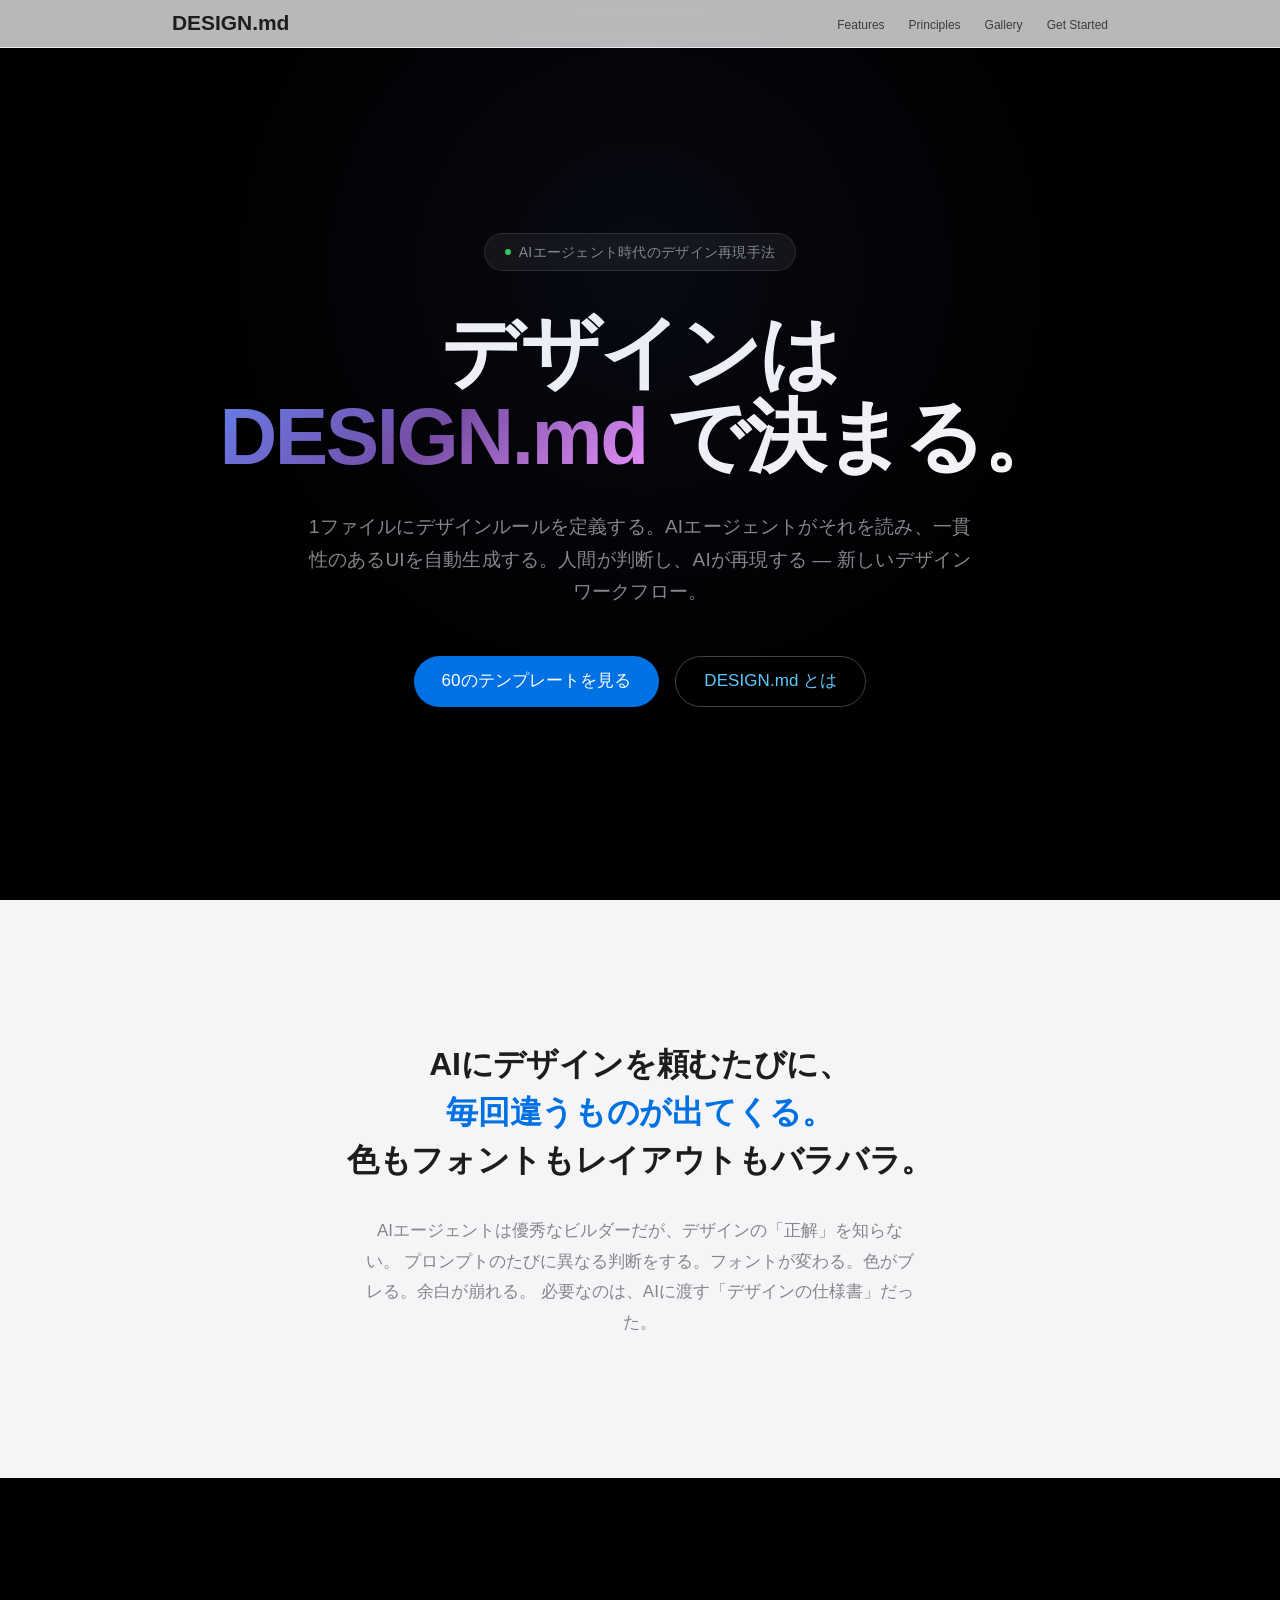
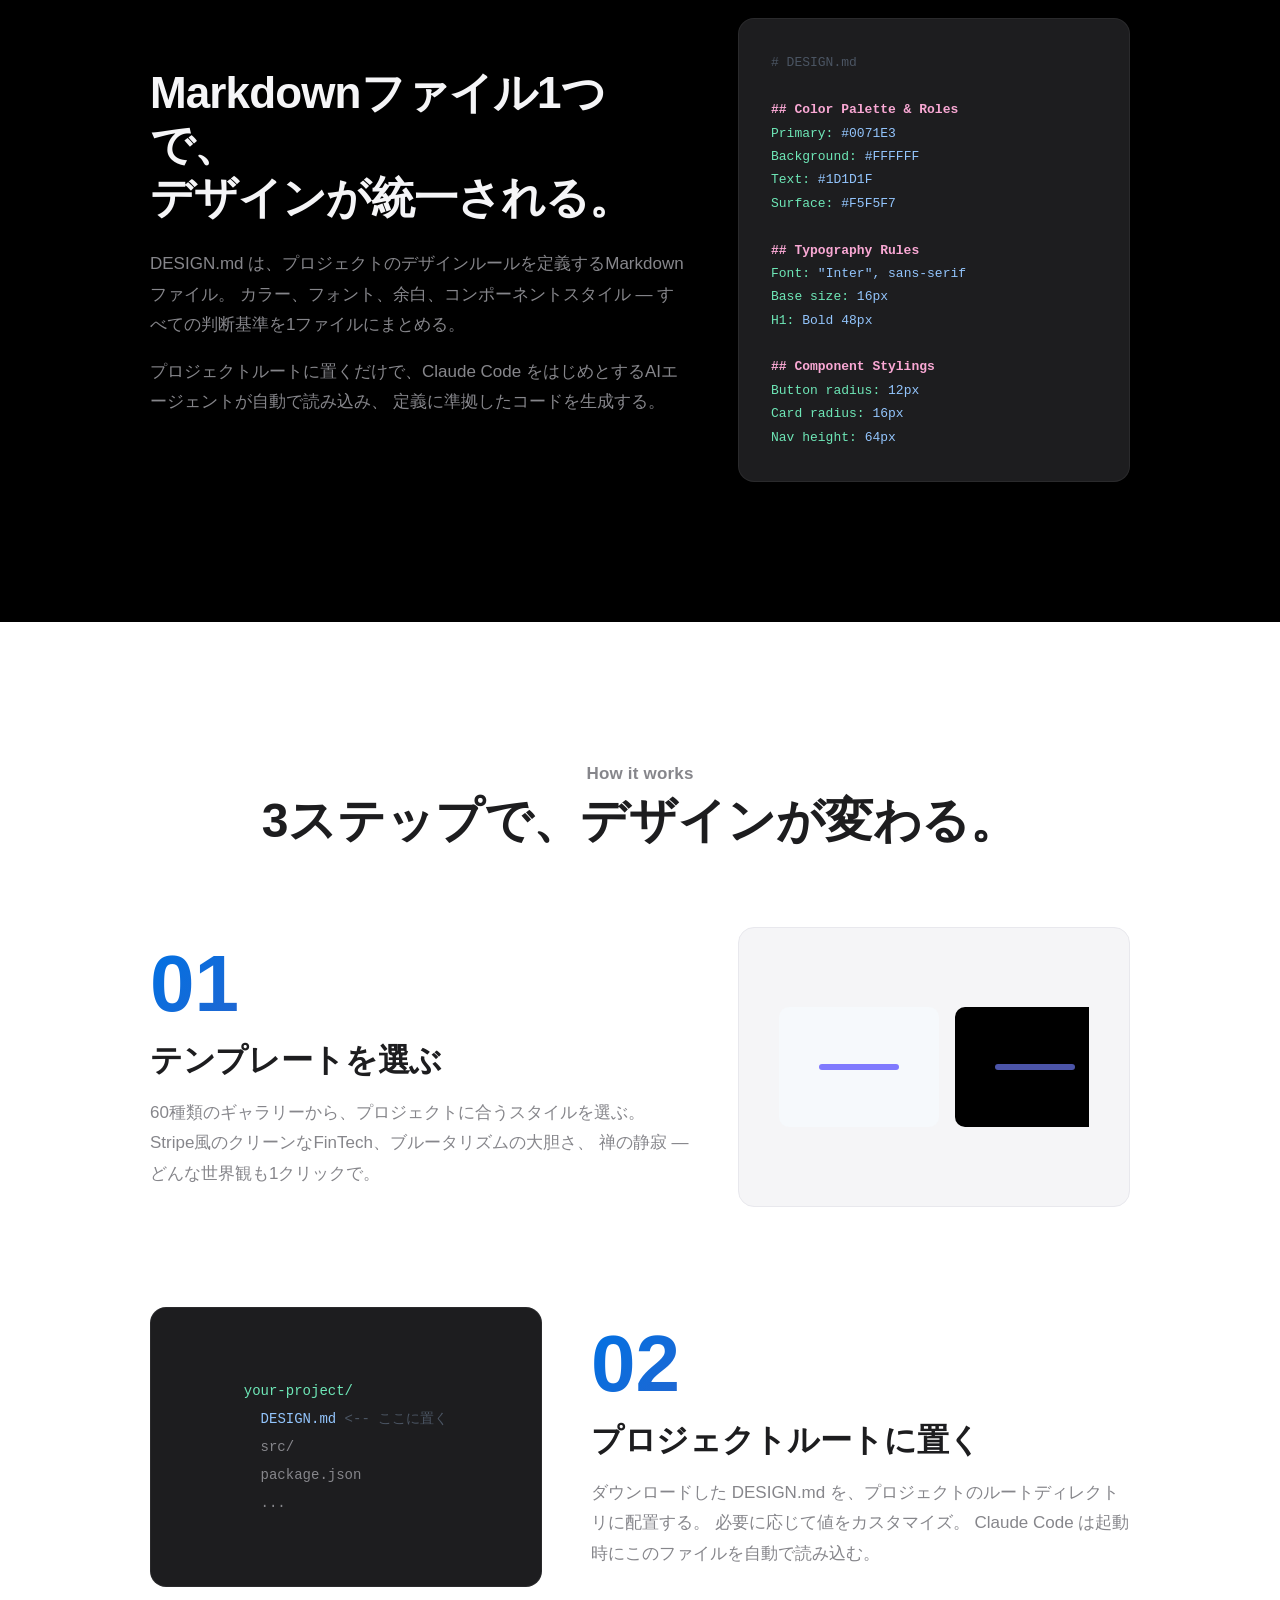
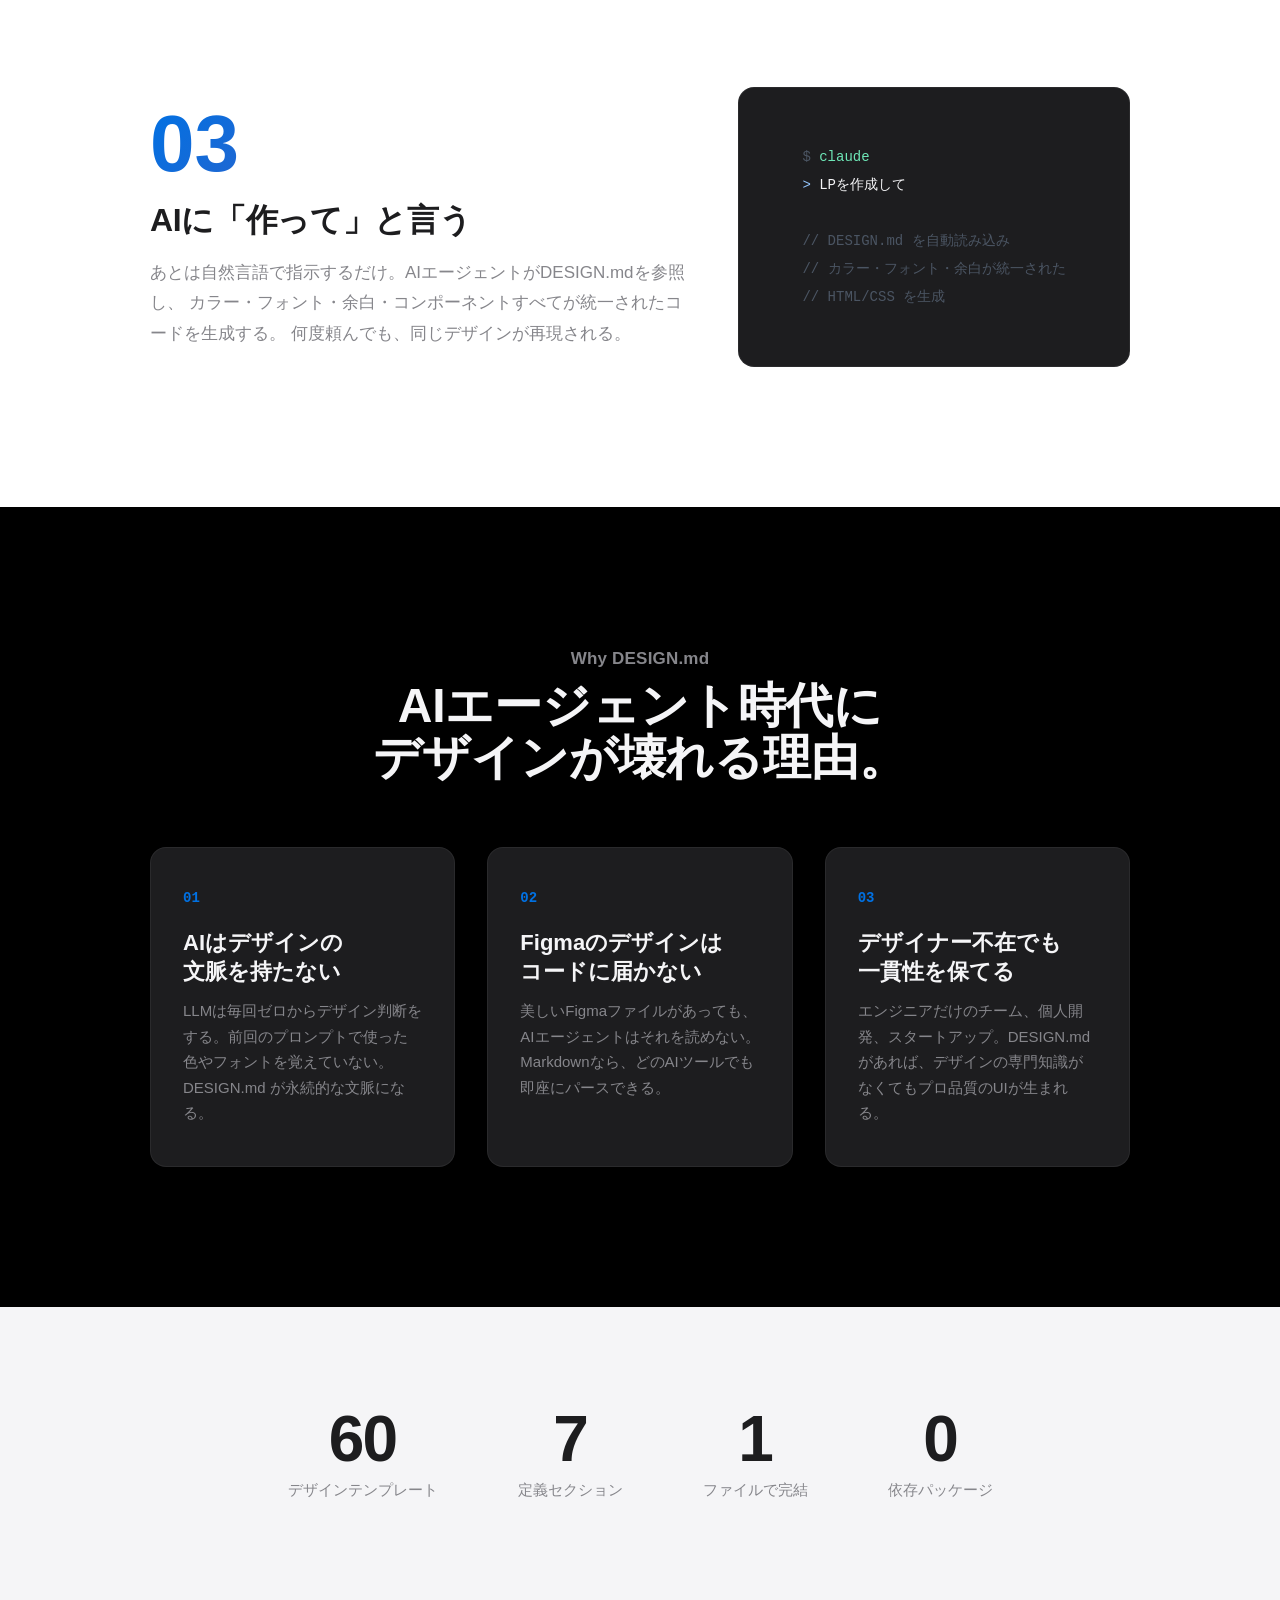
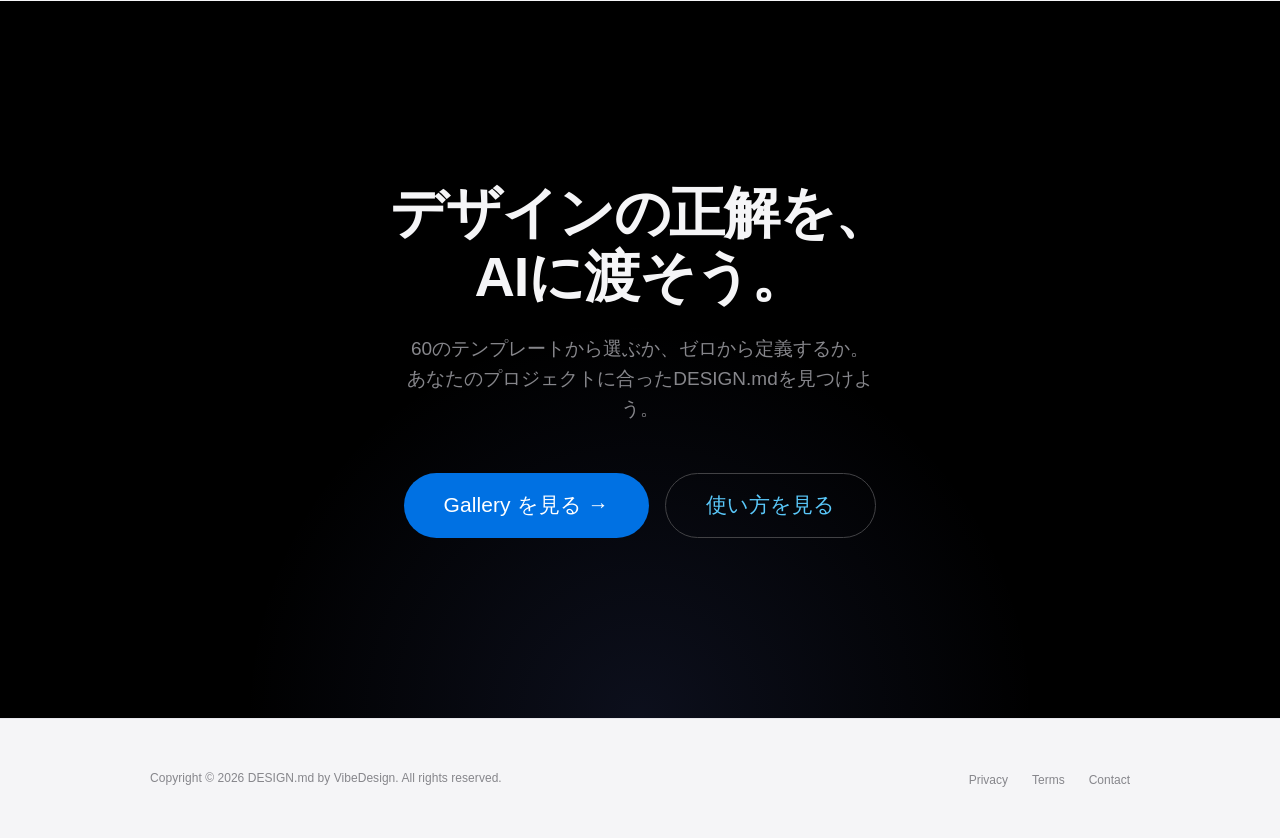
==== commit 12b34e84: "Fix layout issues + add 10 edgy CSS-rich templates (total 60) Layout fixes: - Widen hero subtitle ma" ====
--- a/index.html
+++ b/index.html
@@ -75,10 +75,10 @@
     }
 
     .top-hero-sub {
-      font-size: 21px;
-      color: var(--mid-gray);
-      line-height: 1.6;
-      max-width: 580px;
+      font-size: 19px;
+      color: var(--mid-gray);
+      line-height: 1.7;
+      max-width: 680px;
       margin: 0 auto 48px;
       letter-spacing: 0.01em;
     }
@@ -135,16 +135,16 @@
 
     .what-grid {
       display: grid;
-      grid-template-columns: 1fr 1fr;
-      gap: 80px;
+      grid-template-columns: 55% 40%;
+      gap: 5%;
       align-items: center;
     }
 
     .what-text h2 {
-      font-size: 48px;
+      font-size: 44px;
       font-weight: 700;
       color: var(--off-white);
-      line-height: 1.15;
+      line-height: 1.2;
       letter-spacing: -0.02em;
       margin-bottom: 24px;
     }
@@ -193,8 +193,8 @@
 
     .how-step {
       display: grid;
-      grid-template-columns: 1fr 1fr;
-      gap: 80px;
+      grid-template-columns: 55% 40%;
+      gap: 5%;
       align-items: center;
     }
 
@@ -456,12 +456,10 @@
       デザインは<br><span class="em">DESIGN.md</span> で決まる。
     </h1>
     <p class="top-hero-sub">
-      1ファイルにデザインルールを定義する。<br>
-      AIエージェントがそれを読み、一貫性のあるUIを自動生成する。<br>
-      人間が判断し、AIが再現する — 新しいデザインワークフロー。
+      1ファイルにデザインルールを定義する。AIエージェントがそれを読み、一貫性のあるUIを自動生成する。人間が判断し、AIが再現する — 新しいデザインワークフロー。
     </p>
     <div class="hero-actions">
-      <a href="gallery.html" class="btn btn-primary">50のテンプレートを見る</a>
+      <a href="gallery.html" class="btn btn-primary">60のテンプレートを見る</a>
       <a href="#what" class="btn btn-secondary">DESIGN.md とは</a>
     </div>
   </section>
@@ -493,7 +491,7 @@
     <div class="what-inner">
       <div class="what-grid fade-in">
         <div class="what-text">
-          <h2>Markdownファイル<br>1つで、デザインが<br>統一される。</h2>
+          <h2>Markdownファイル1つで、<br>デザインが統一される。</h2>
           <p>
             DESIGN.md は、プロジェクトのデザインルールを定義するMarkdownファイル。
             カラー、フォント、余白、コンポーネントスタイル — すべての判断基準を1ファイルにまとめる。
@@ -539,7 +537,7 @@
             <div class="step-number">01</div>
             <h3 class="step-title">テンプレートを選ぶ</h3>
             <p class="step-desc">
-              50種類のギャラリーから、プロジェクトに合うスタイルを選ぶ。
+              60種類のギャラリーから、プロジェクトに合うスタイルを選ぶ。
               Stripe風のクリーンなFinTech、ブルータリズムの大胆さ、
               禅の静寂 — どんな世界観も1クリックで。
             </p>
@@ -638,7 +636,7 @@
   <section class="numbers-section fade-in">
     <div class="numbers-grid">
       <div class="number-item">
-        <div class="number-value">50</div>
+        <div class="number-value">60</div>
         <div class="number-label">デザインテンプレート</div>
       </div>
       <div class="number-item">
@@ -662,7 +660,7 @@
        ======================================== -->
   <section class="final-cta">
     <h2 class="fade-in">デザインの正解を、<br>AIに渡そう。</h2>
-    <p class="fade-in">50のテンプレートから選ぶか、ゼロから定義するか。<br>あなたのプロジェクトに合ったDESIGN.mdを見つけよう。</p>
+    <p class="fade-in">60のテンプレートから選ぶか、ゼロから定義するか。<br>あなたのプロジェクトに合ったDESIGN.mdを見つけよう。</p>
     <div class="hero-actions fade-in">
       <a href="gallery.html" class="btn btn-primary btn-large">Gallery を見る →</a>
       <a href="get-started.html" class="btn btn-secondary btn-large">使い方を見る</a>
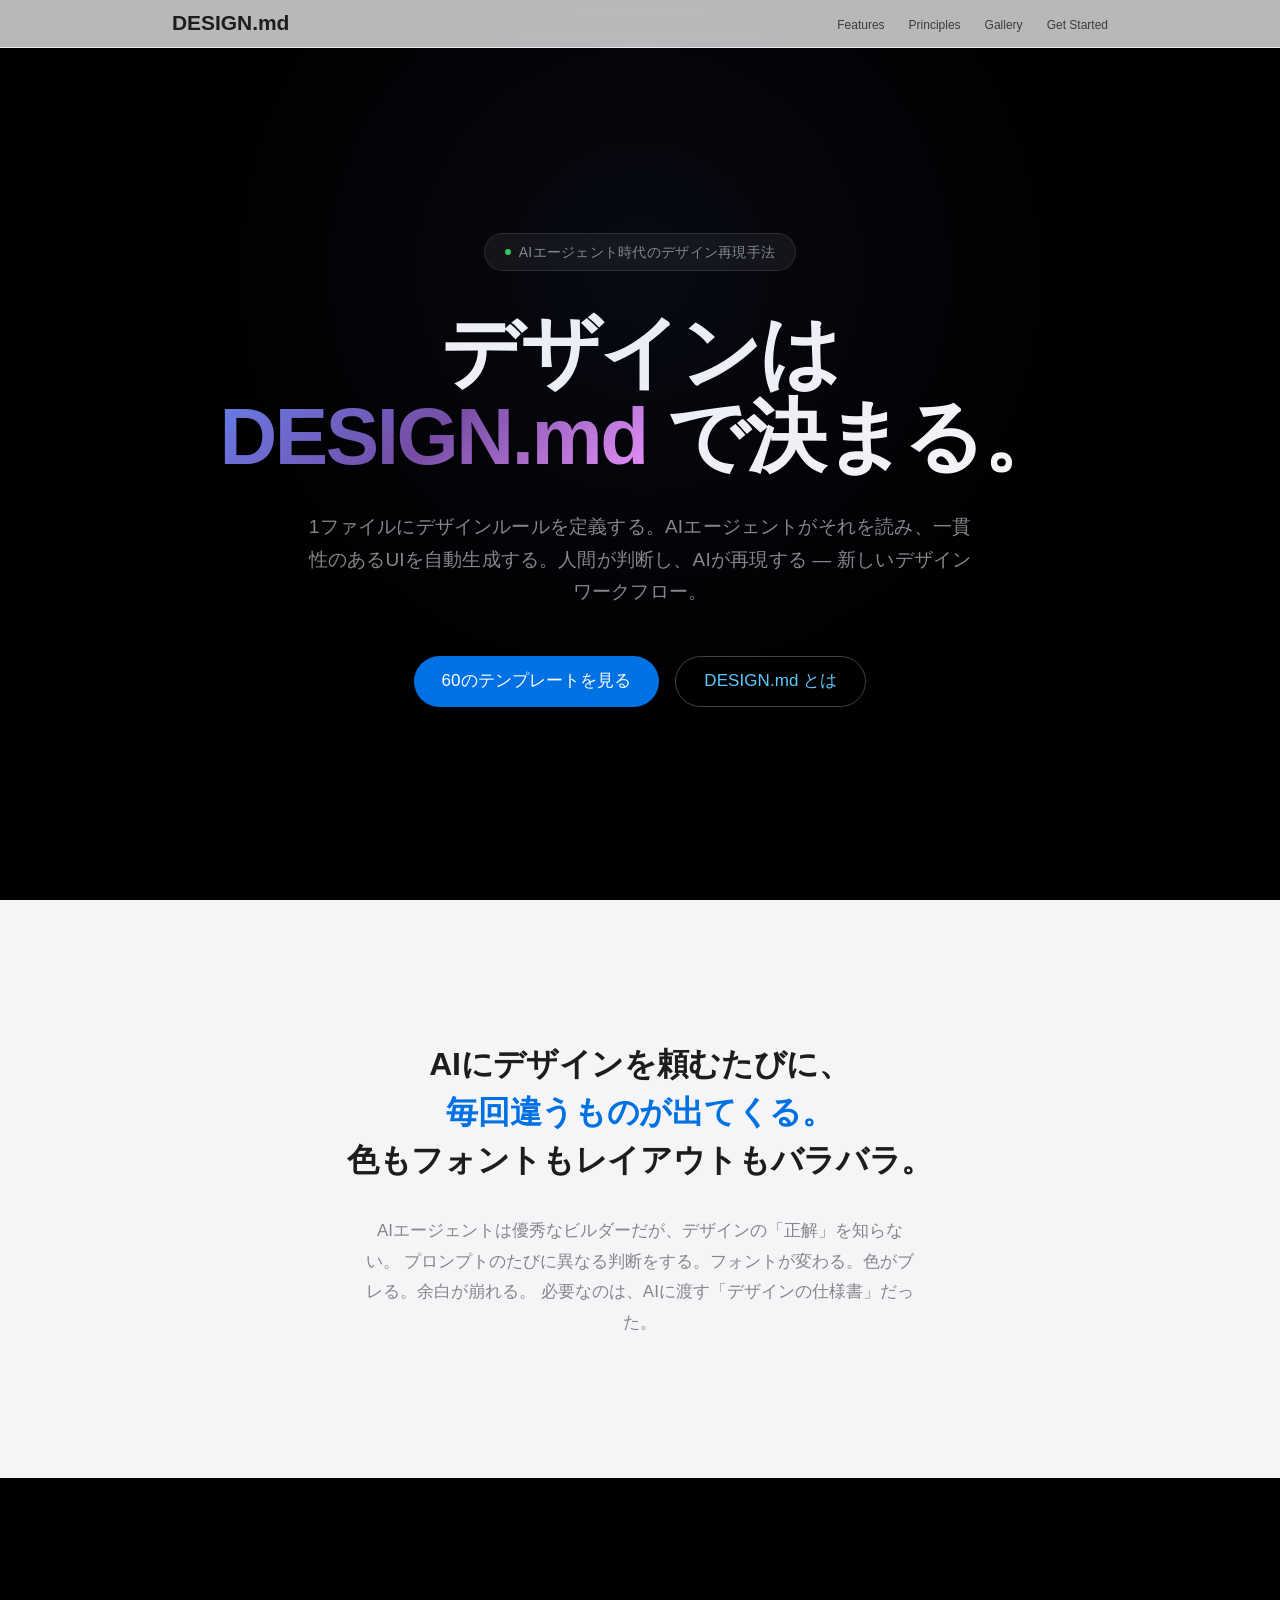
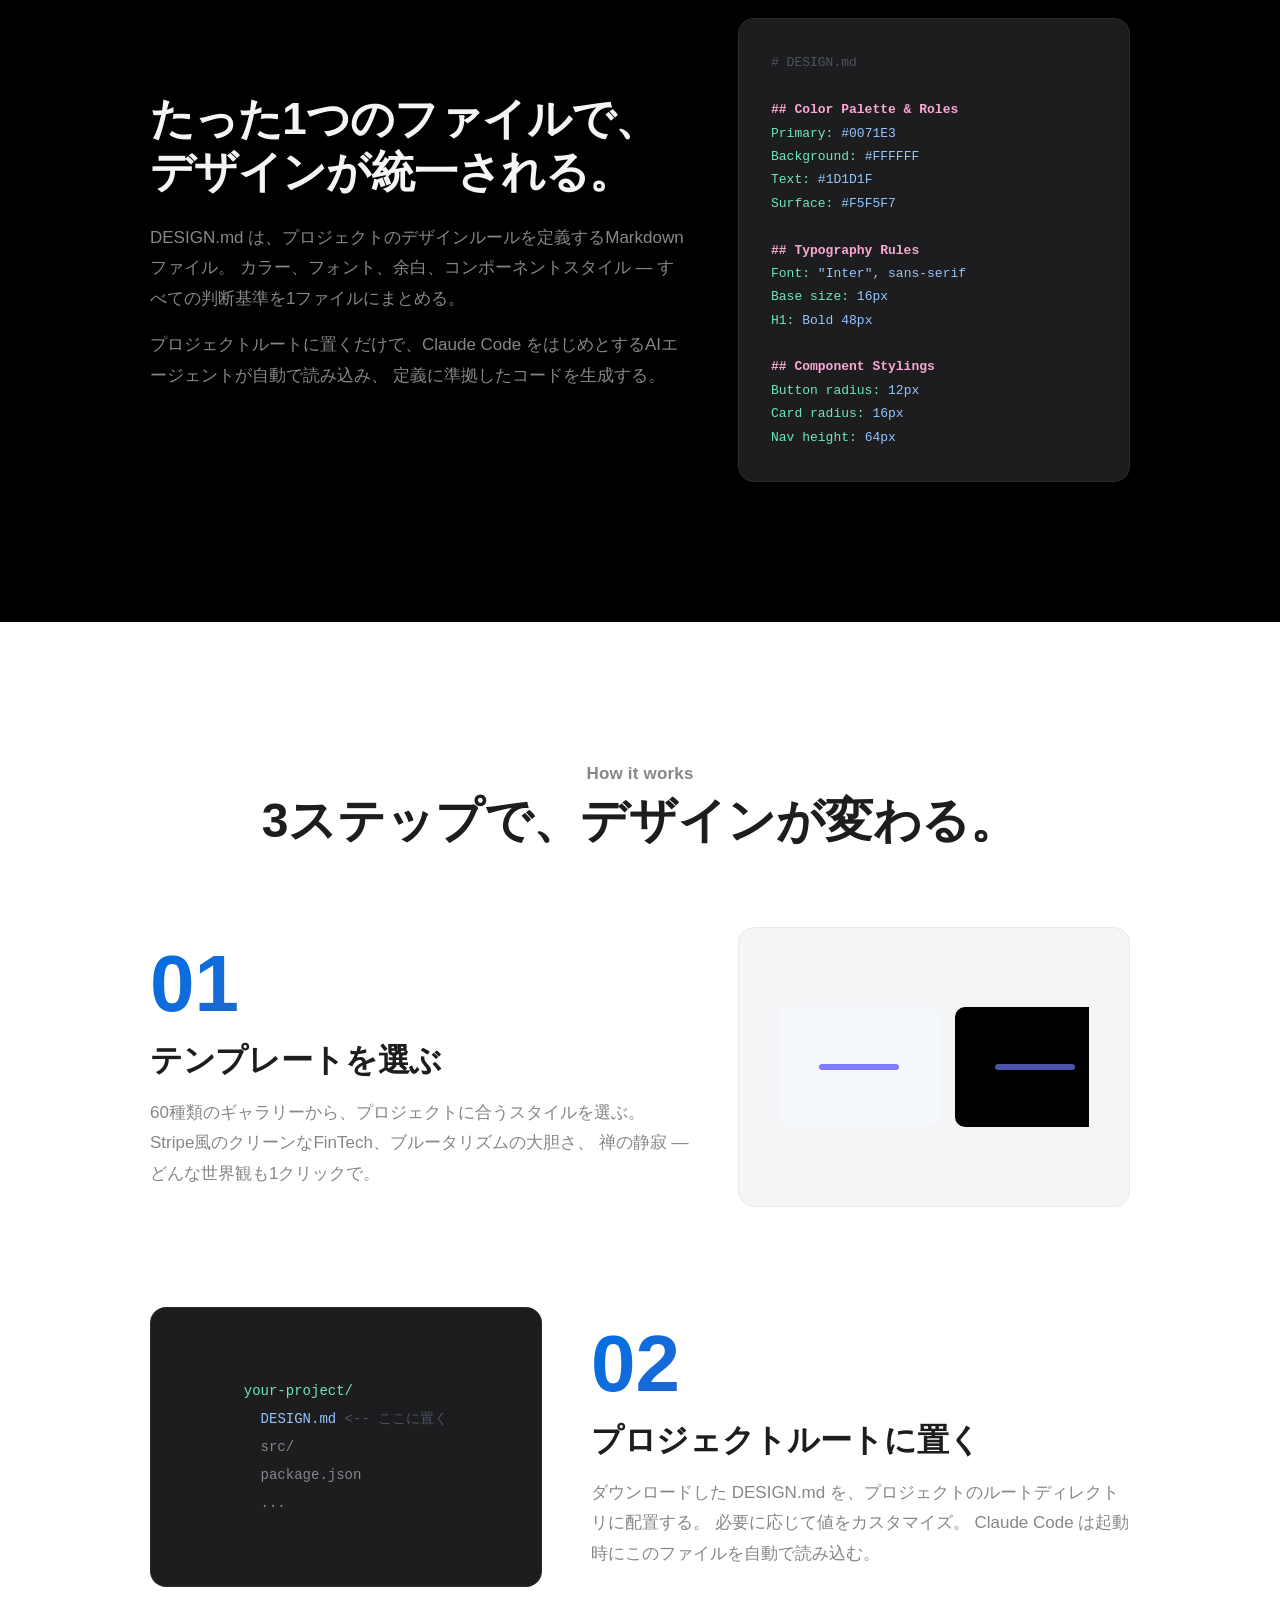
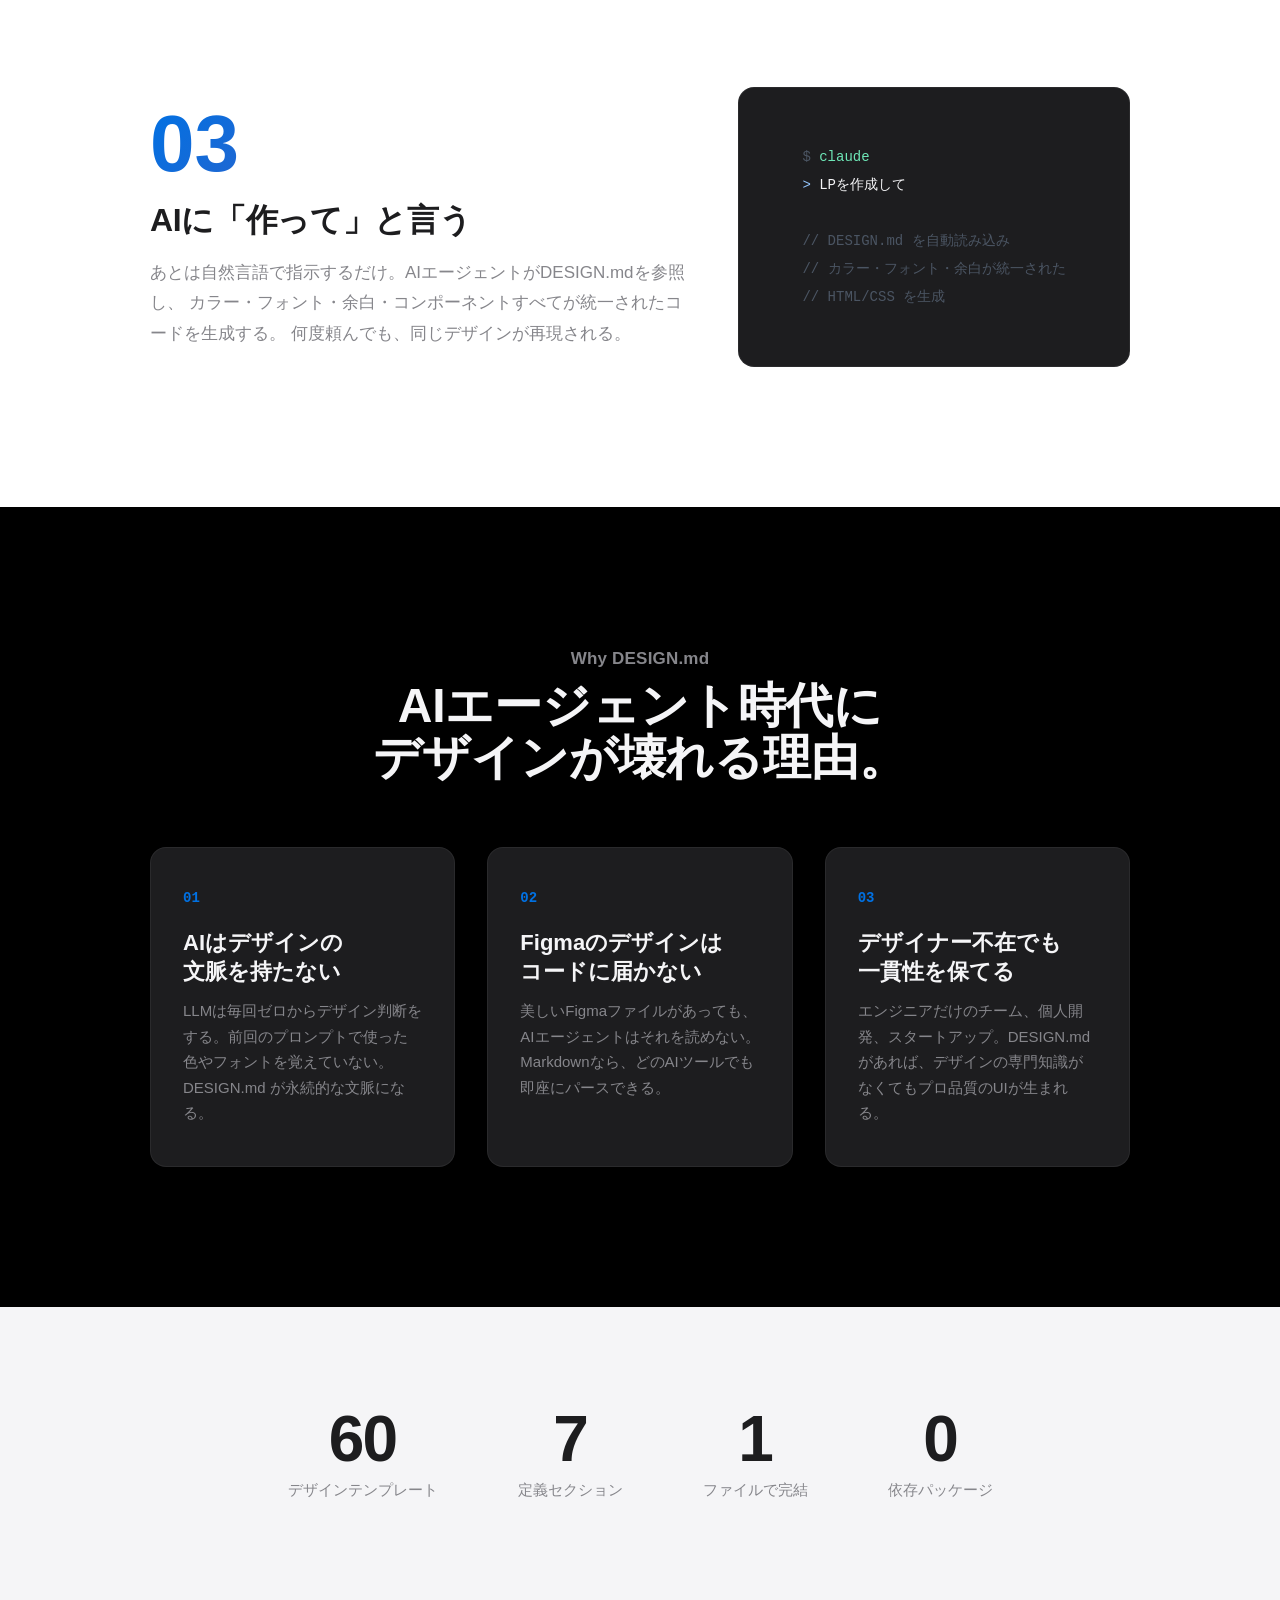
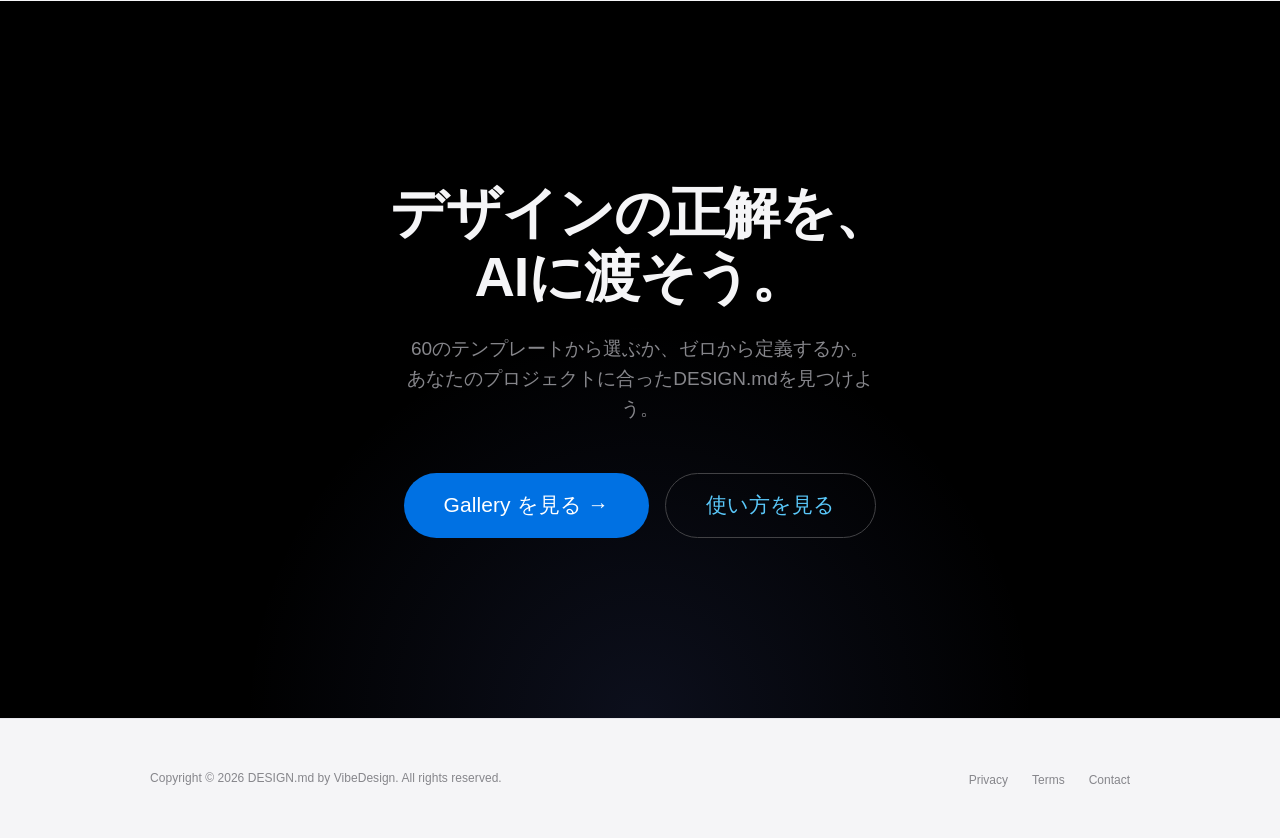
==== commit f04fae63: "Fix heading wrap, add gallery scroll restore, rich preview CSS - Fix "Markdownファイル1つで、" heading wrap" ====
--- a/index.html
+++ b/index.html
@@ -491,7 +491,7 @@
     <div class="what-inner">
       <div class="what-grid fade-in">
         <div class="what-text">
-          <h2>Markdownファイル1つで、<br>デザインが統一される。</h2>
+          <h2>たった1つのファイルで、<br>デザインが統一される。</h2>
           <p>
             DESIGN.md は、プロジェクトのデザインルールを定義するMarkdownファイル。
             カラー、フォント、余白、コンポーネントスタイル — すべての判断基準を1ファイルにまとめる。
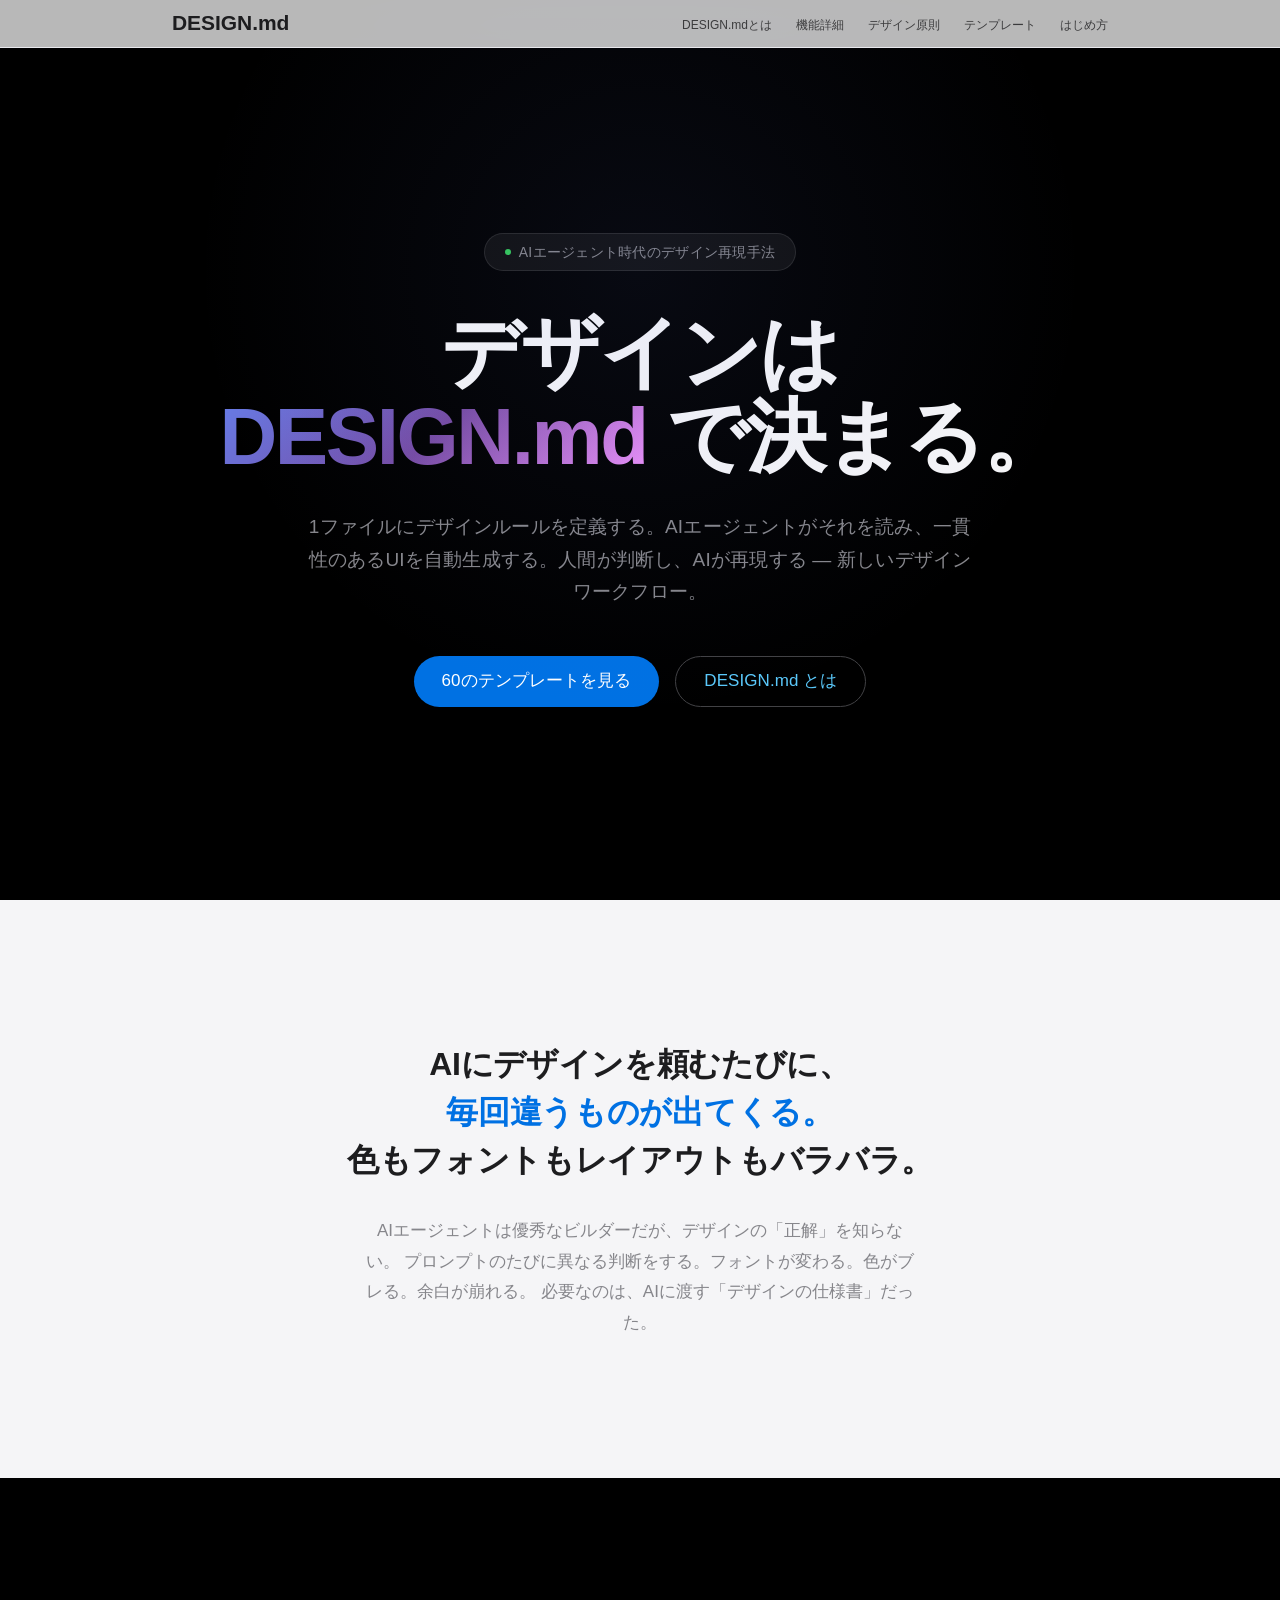
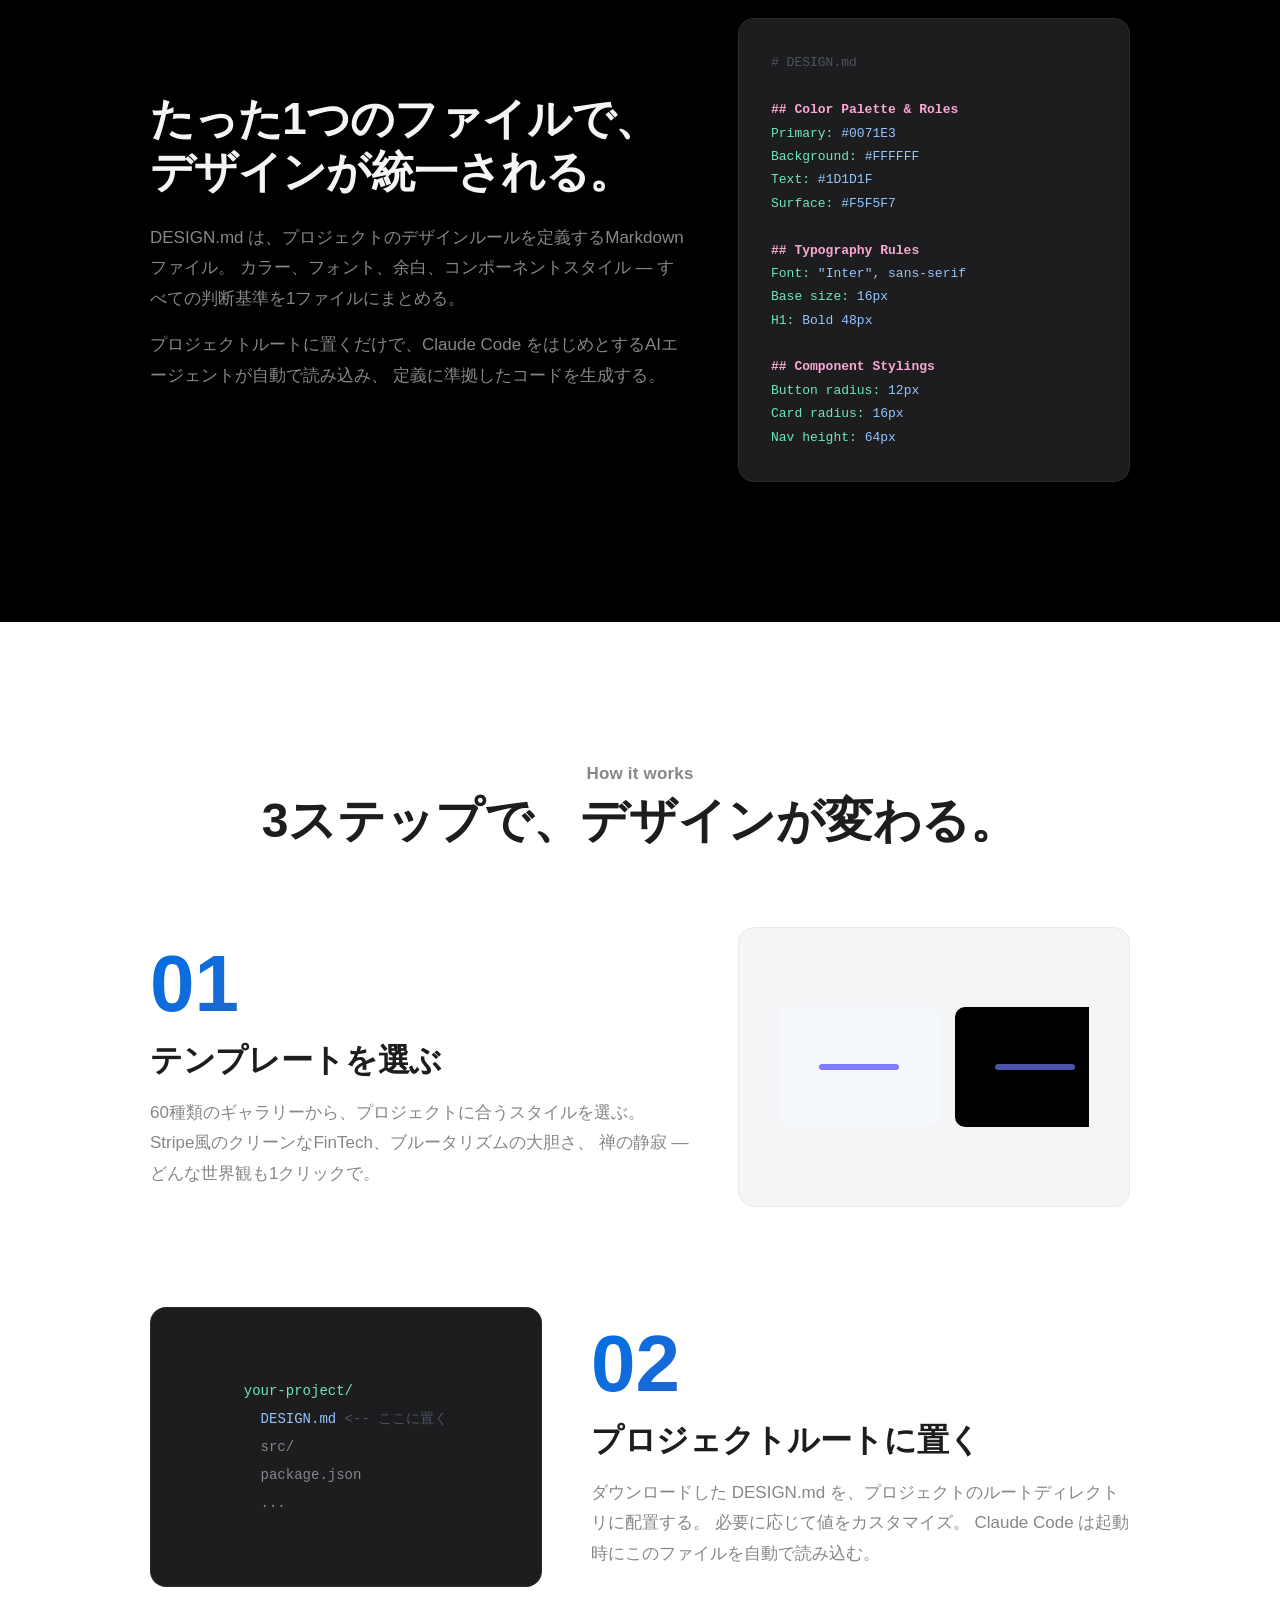
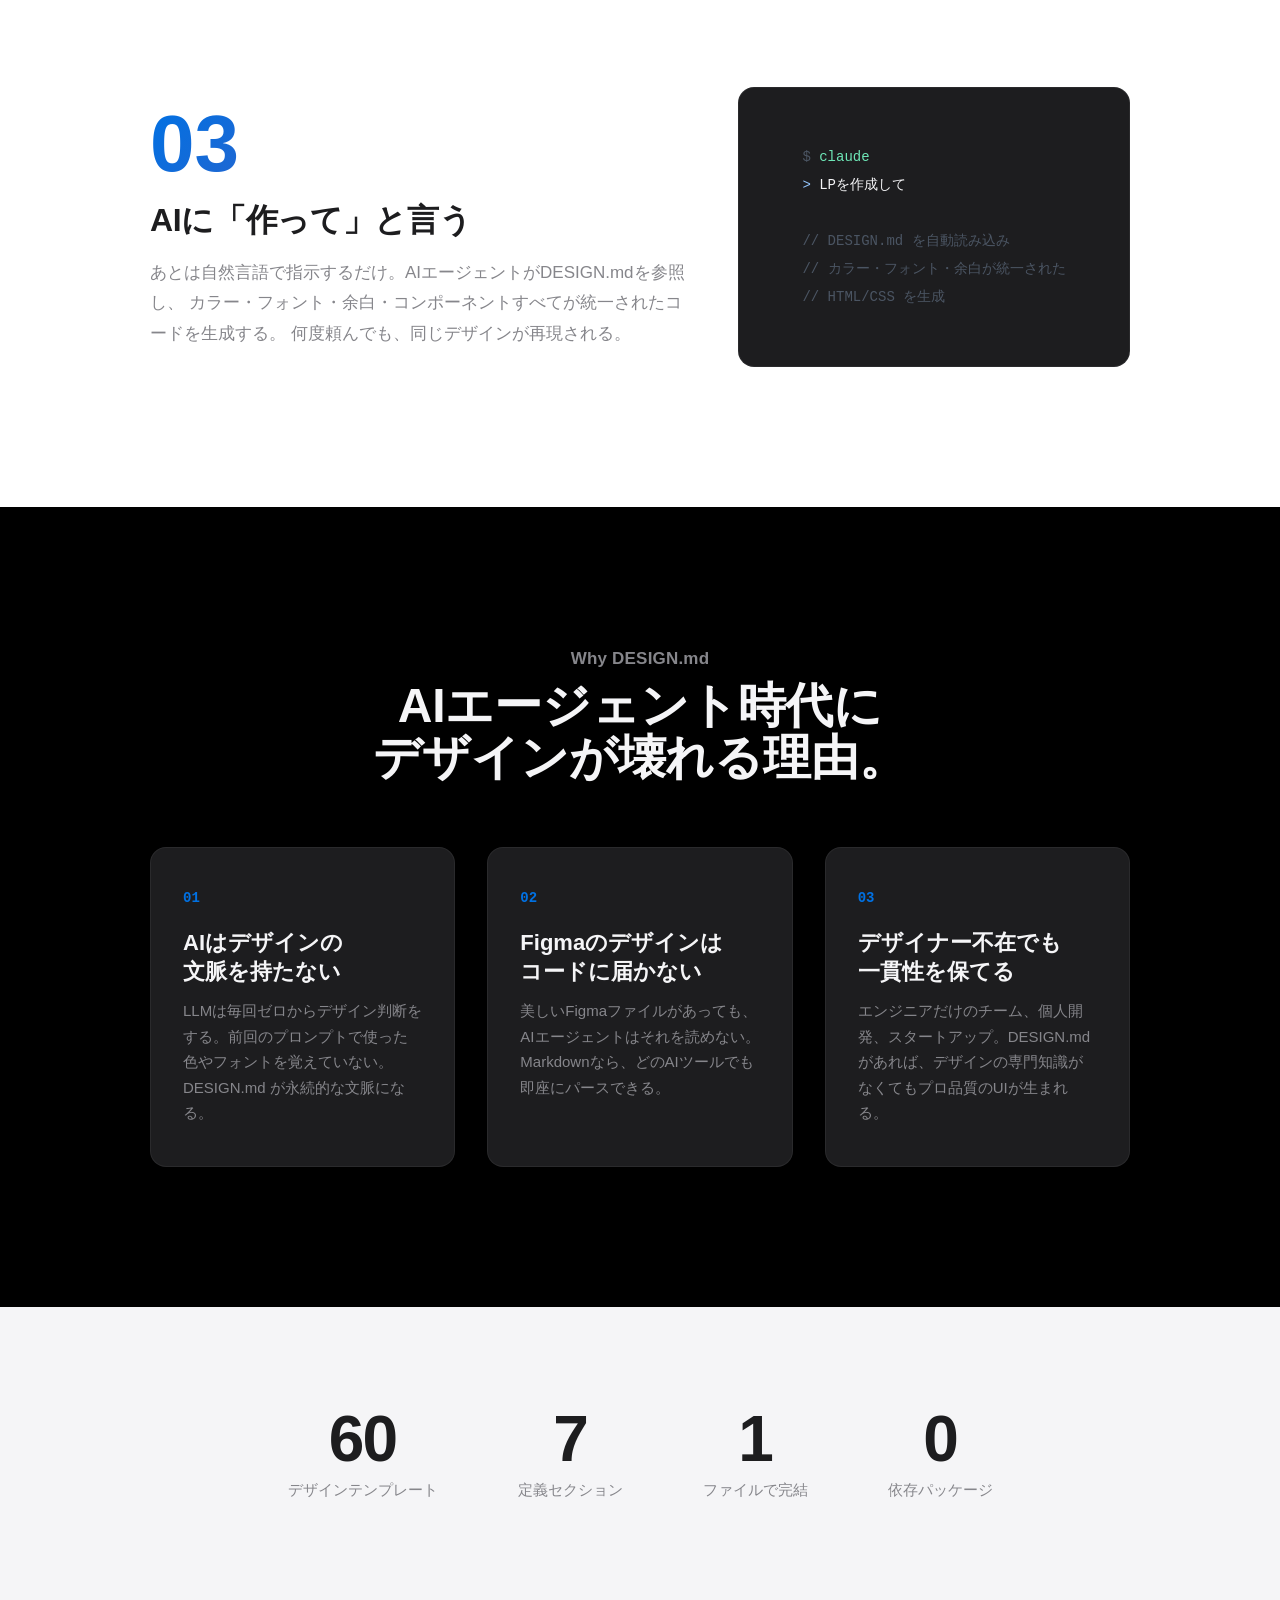
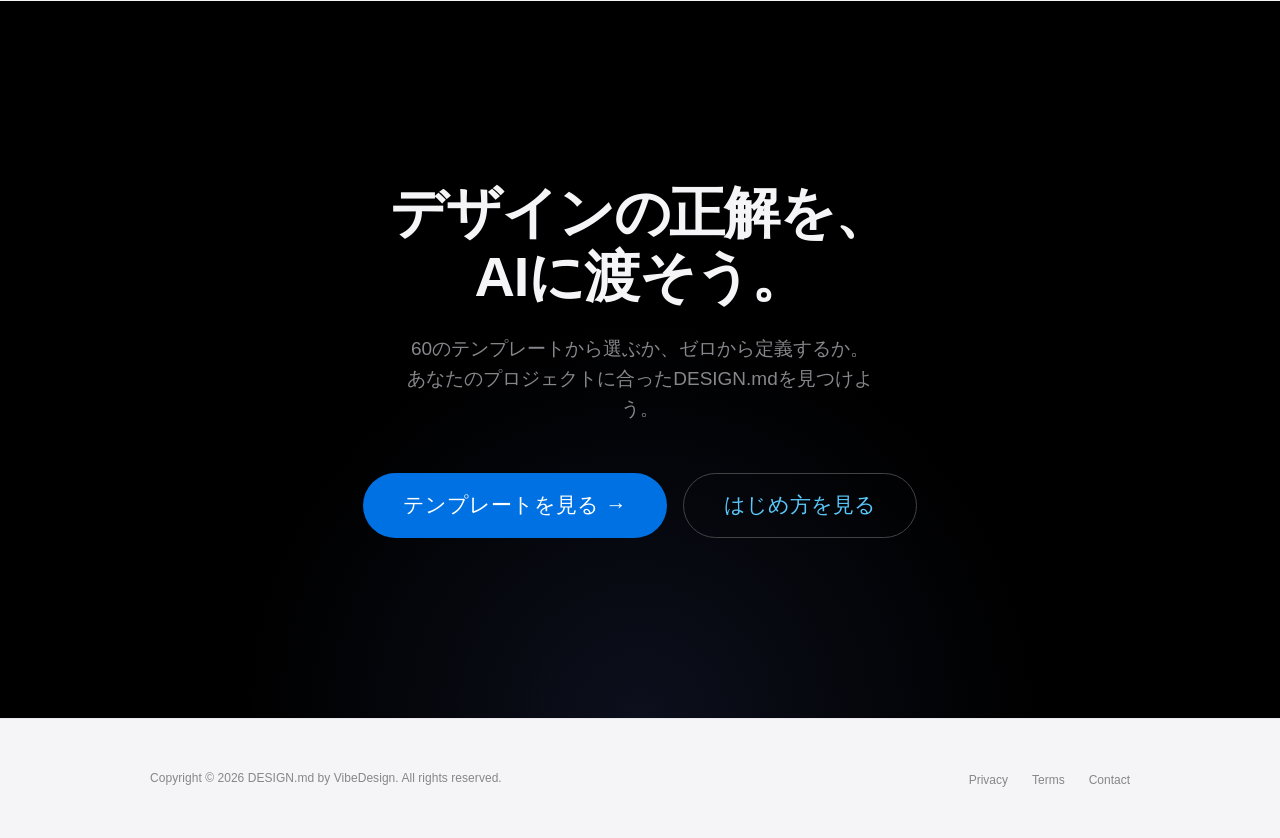
==== commit 6a508498: "Rename nav labels to Japanese + add gallery-to-top link Navigation: DESIGN.mdとは / 機能詳細 / デザイン原則 / テン" ====
--- a/index.html
+++ b/index.html
@@ -435,10 +435,11 @@
     <div class="nav-inner">
       <a href="index.html" class="nav-logo">DESIGN.md</a>
       <ul class="nav-links">
-        <li><a href="features.html">Features</a></li>
-        <li><a href="principles.html">Principles</a></li>
-        <li><a href="gallery.html">Gallery</a></li>
-        <li><a href="get-started.html">Get Started</a></li>
+        <li><a href="index.html">DESIGN.mdとは</a></li>
+        <li><a href="features.html">機能詳細</a></li>
+        <li><a href="principles.html">デザイン原則</a></li>
+        <li><a href="gallery.html">テンプレート</a></li>
+        <li><a href="get-started.html">はじめ方</a></li>
       </ul>
     </div>
   </nav>
@@ -662,8 +663,8 @@
     <h2 class="fade-in">デザインの正解を、<br>AIに渡そう。</h2>
     <p class="fade-in">60のテンプレートから選ぶか、ゼロから定義するか。<br>あなたのプロジェクトに合ったDESIGN.mdを見つけよう。</p>
     <div class="hero-actions fade-in">
-      <a href="gallery.html" class="btn btn-primary btn-large">Gallery を見る →</a>
-      <a href="get-started.html" class="btn btn-secondary btn-large">使い方を見る</a>
+      <a href="gallery.html" class="btn btn-primary btn-large">テンプレートを見る →</a>
+      <a href="get-started.html" class="btn btn-secondary btn-large">はじめ方を見る</a>
     </div>
   </section>
 
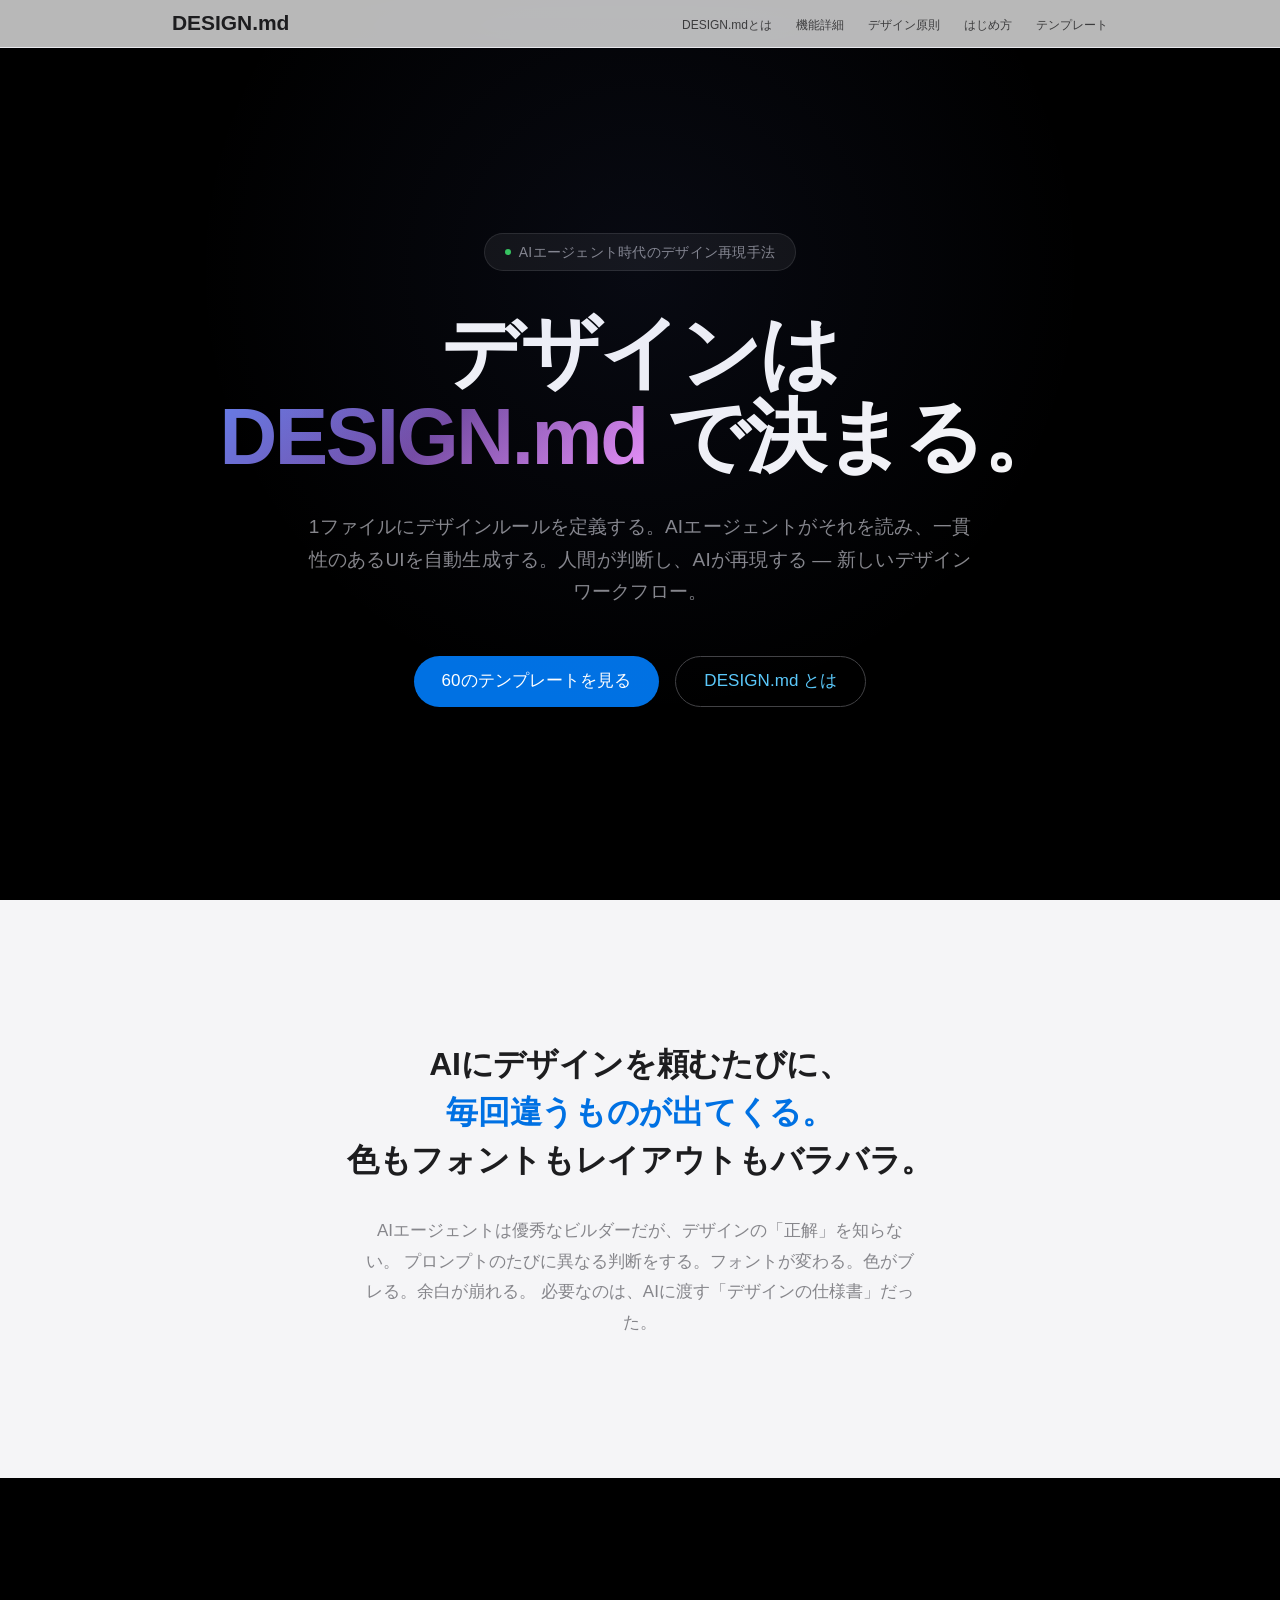
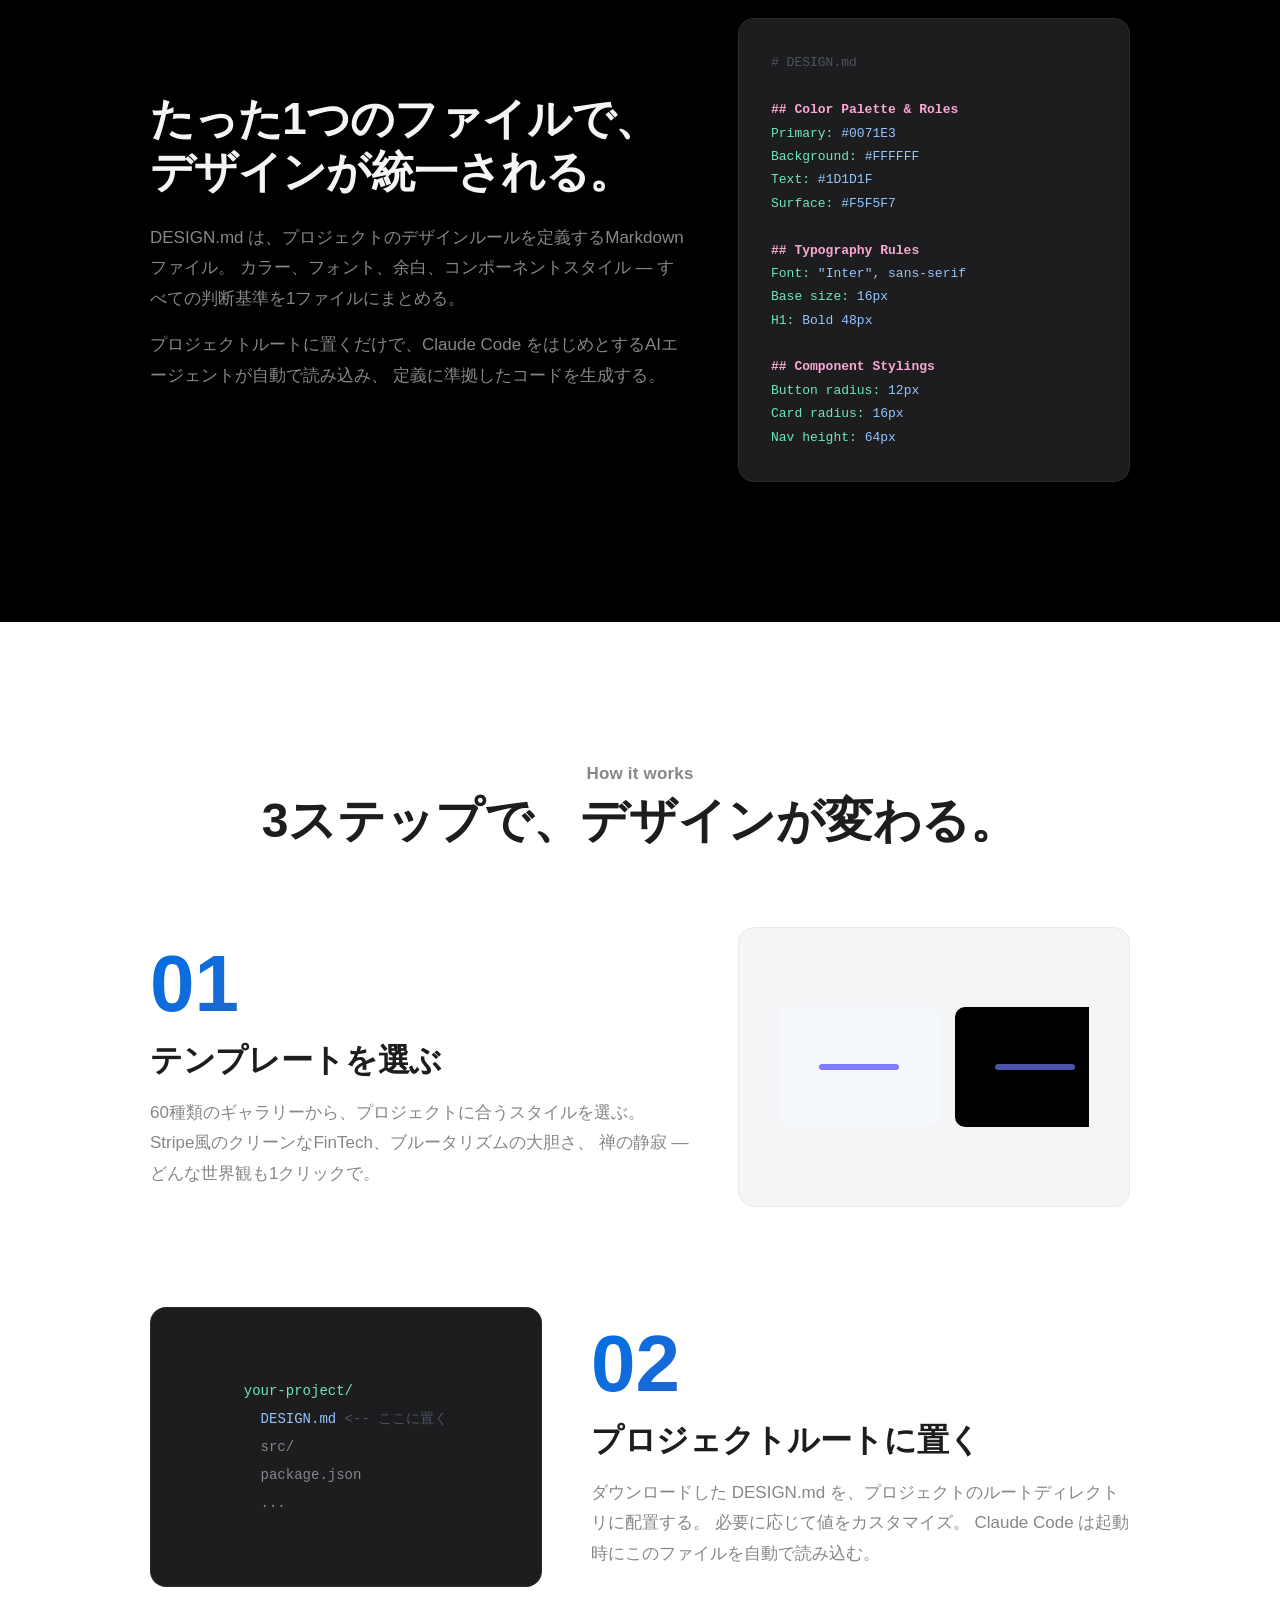
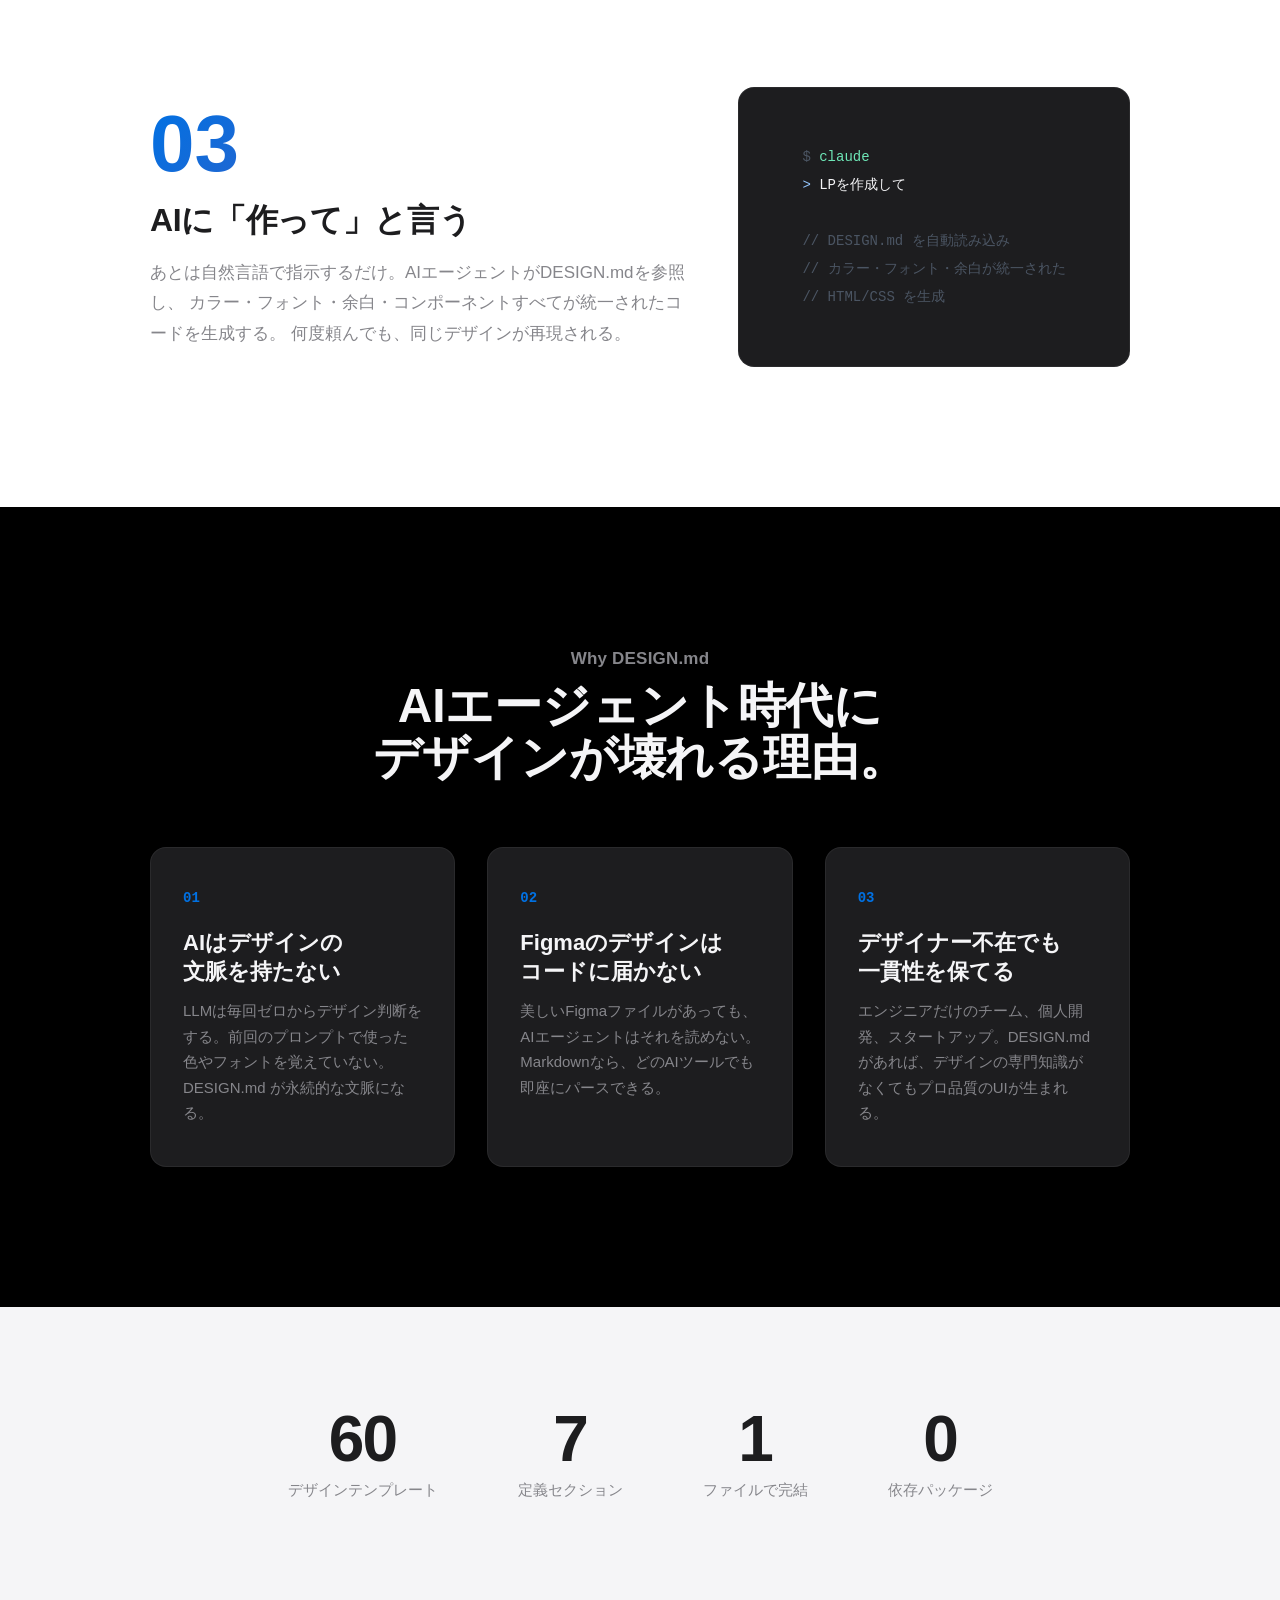
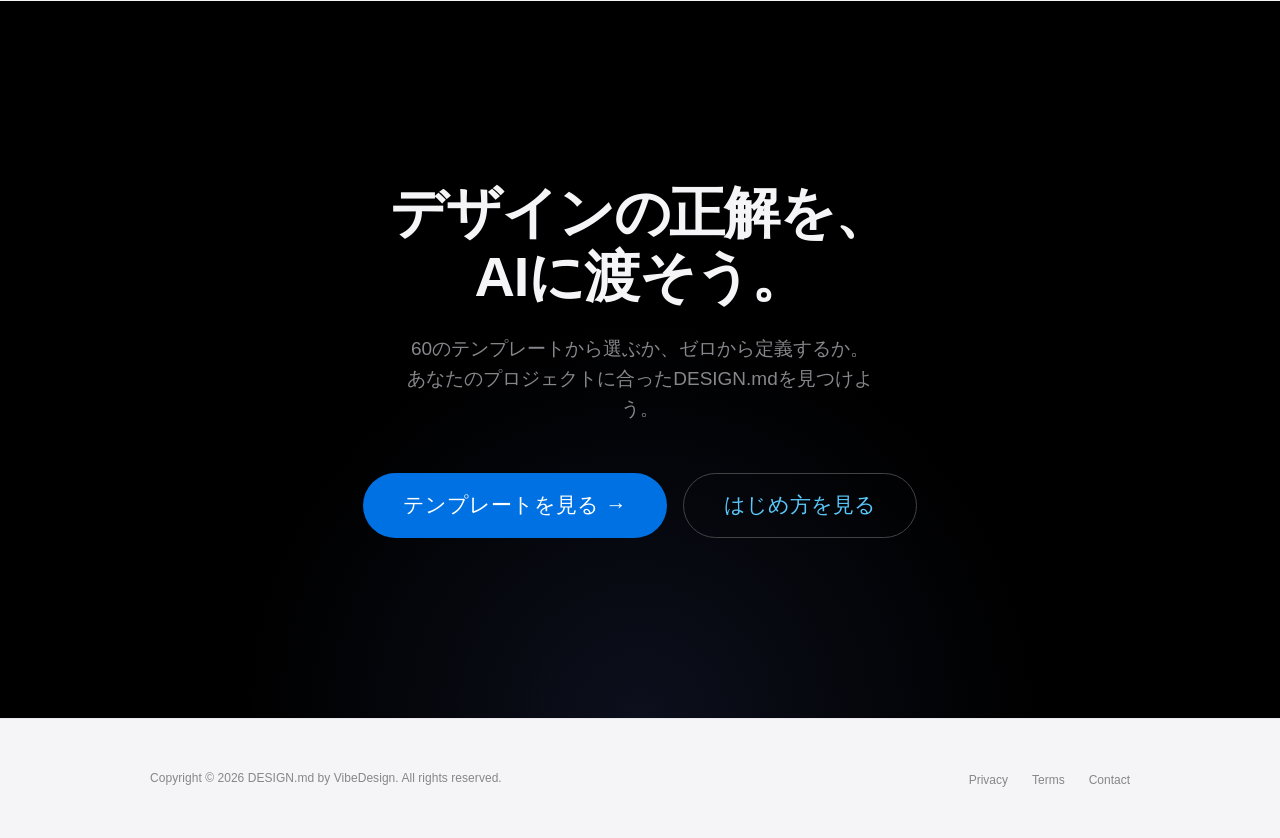
==== commit 9cd88d95: "Fix design.md casing, page order, labels consistency - Uppercase all "design.md" → "DESIGN.md" acros" ====
--- a/index.html
+++ b/index.html
@@ -438,8 +438,8 @@
         <li><a href="index.html">DESIGN.mdとは</a></li>
         <li><a href="features.html">機能詳細</a></li>
         <li><a href="principles.html">デザイン原則</a></li>
+        <li><a href="get-started.html">はじめ方</a></li>
         <li><a href="gallery.html">テンプレート</a></li>
-        <li><a href="get-started.html">はじめ方</a></li>
       </ul>
     </div>
   </nav>
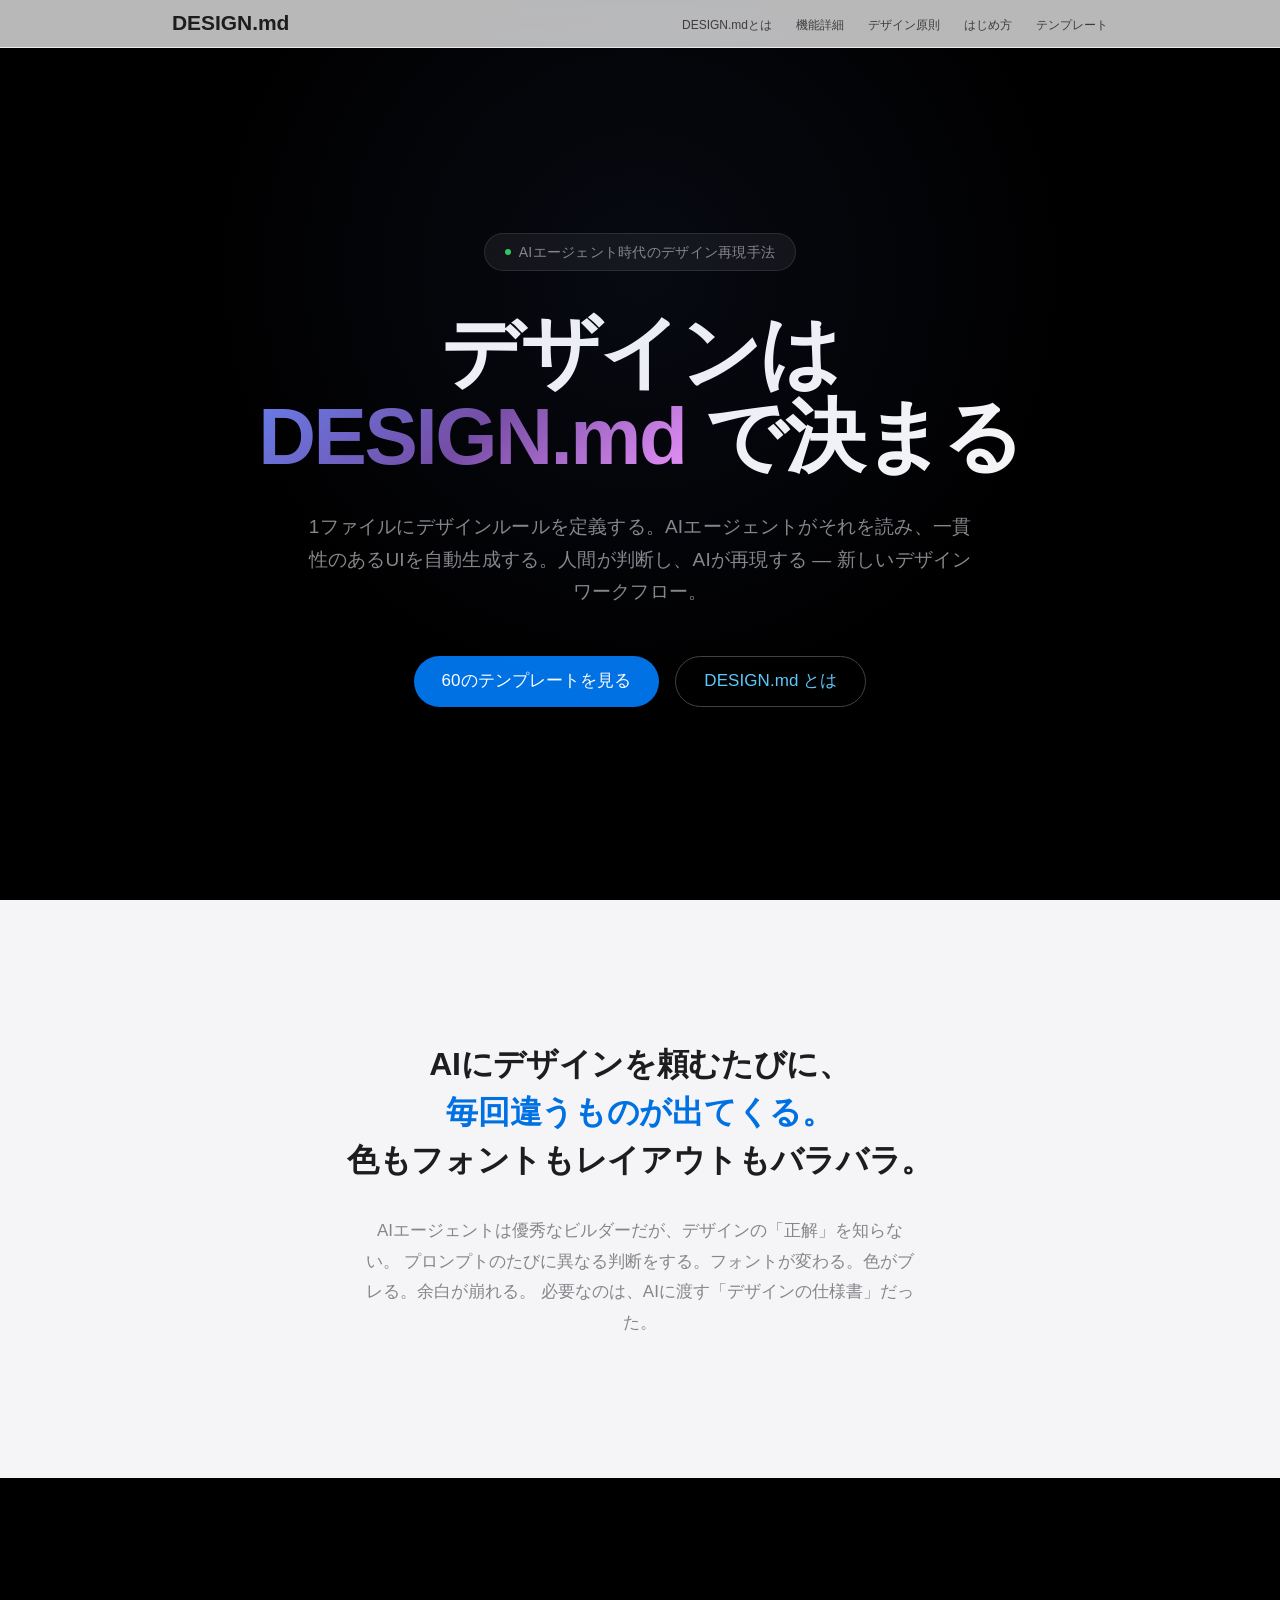
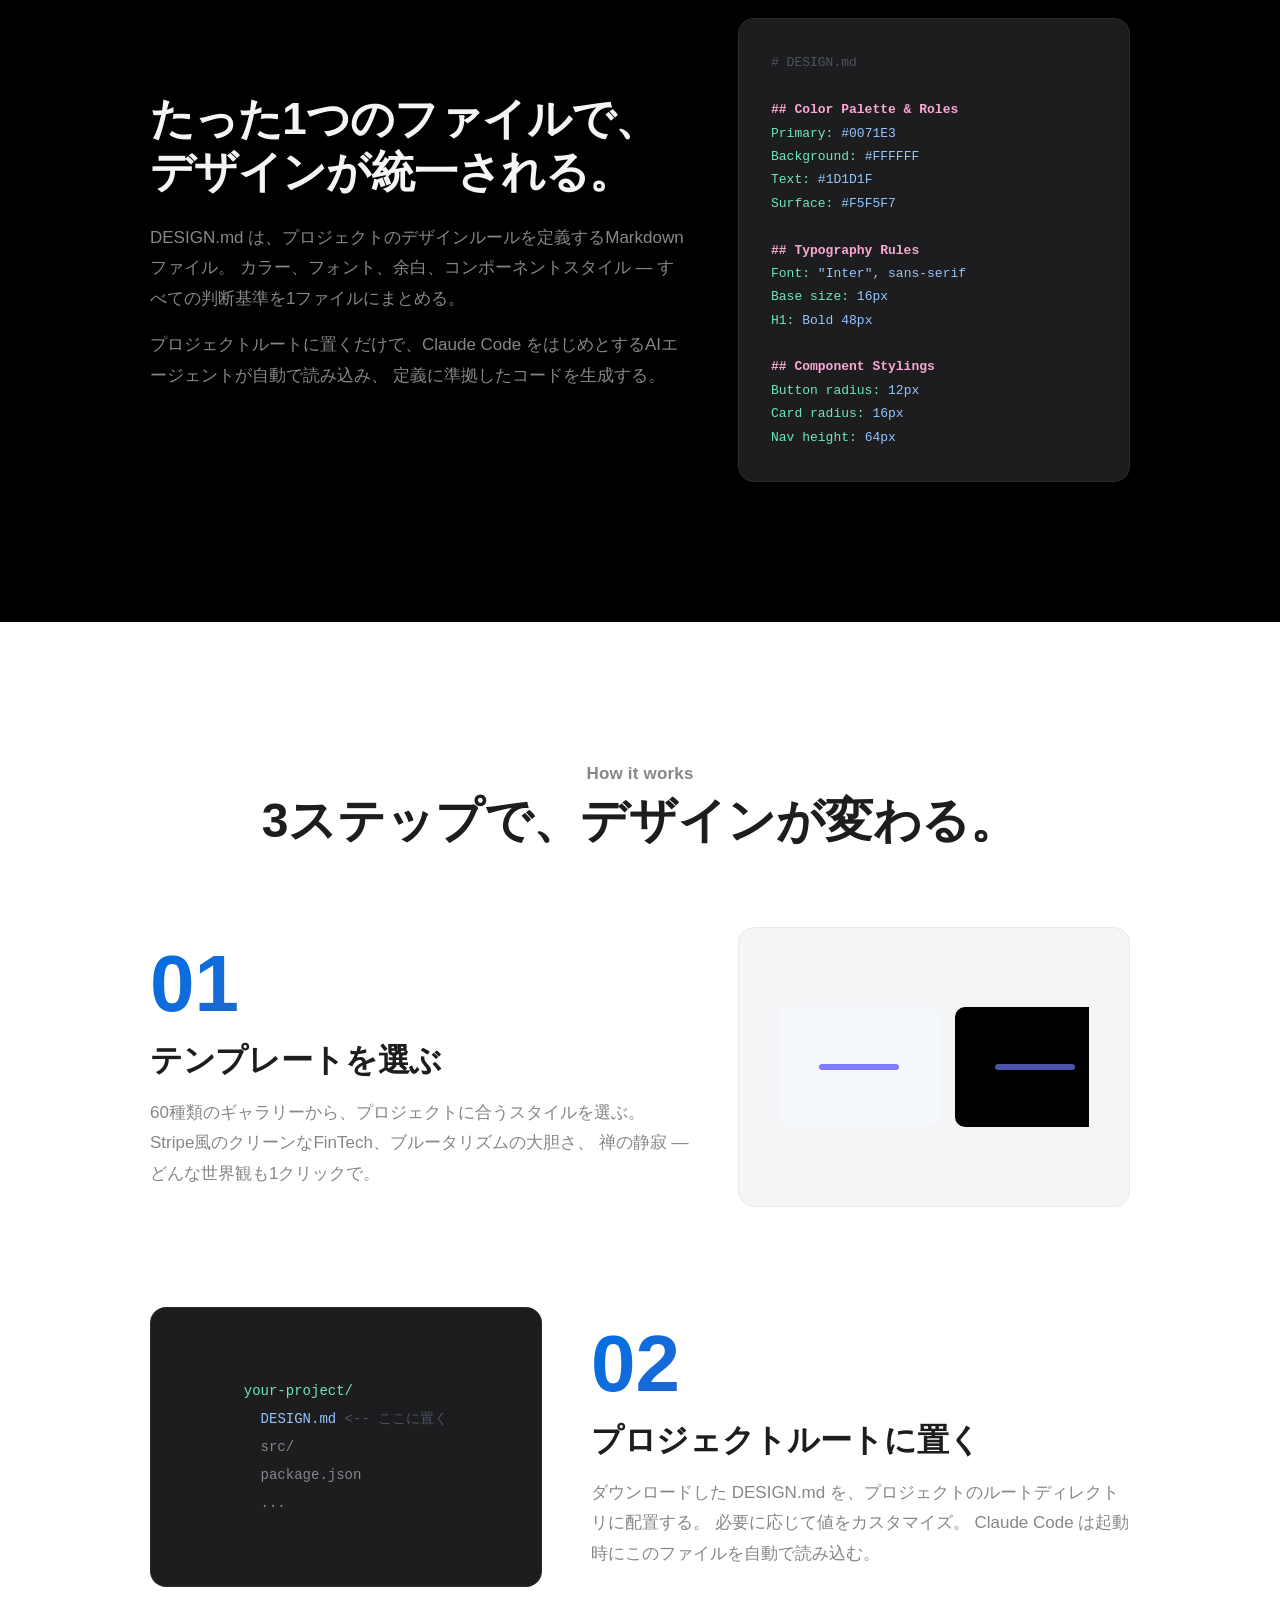
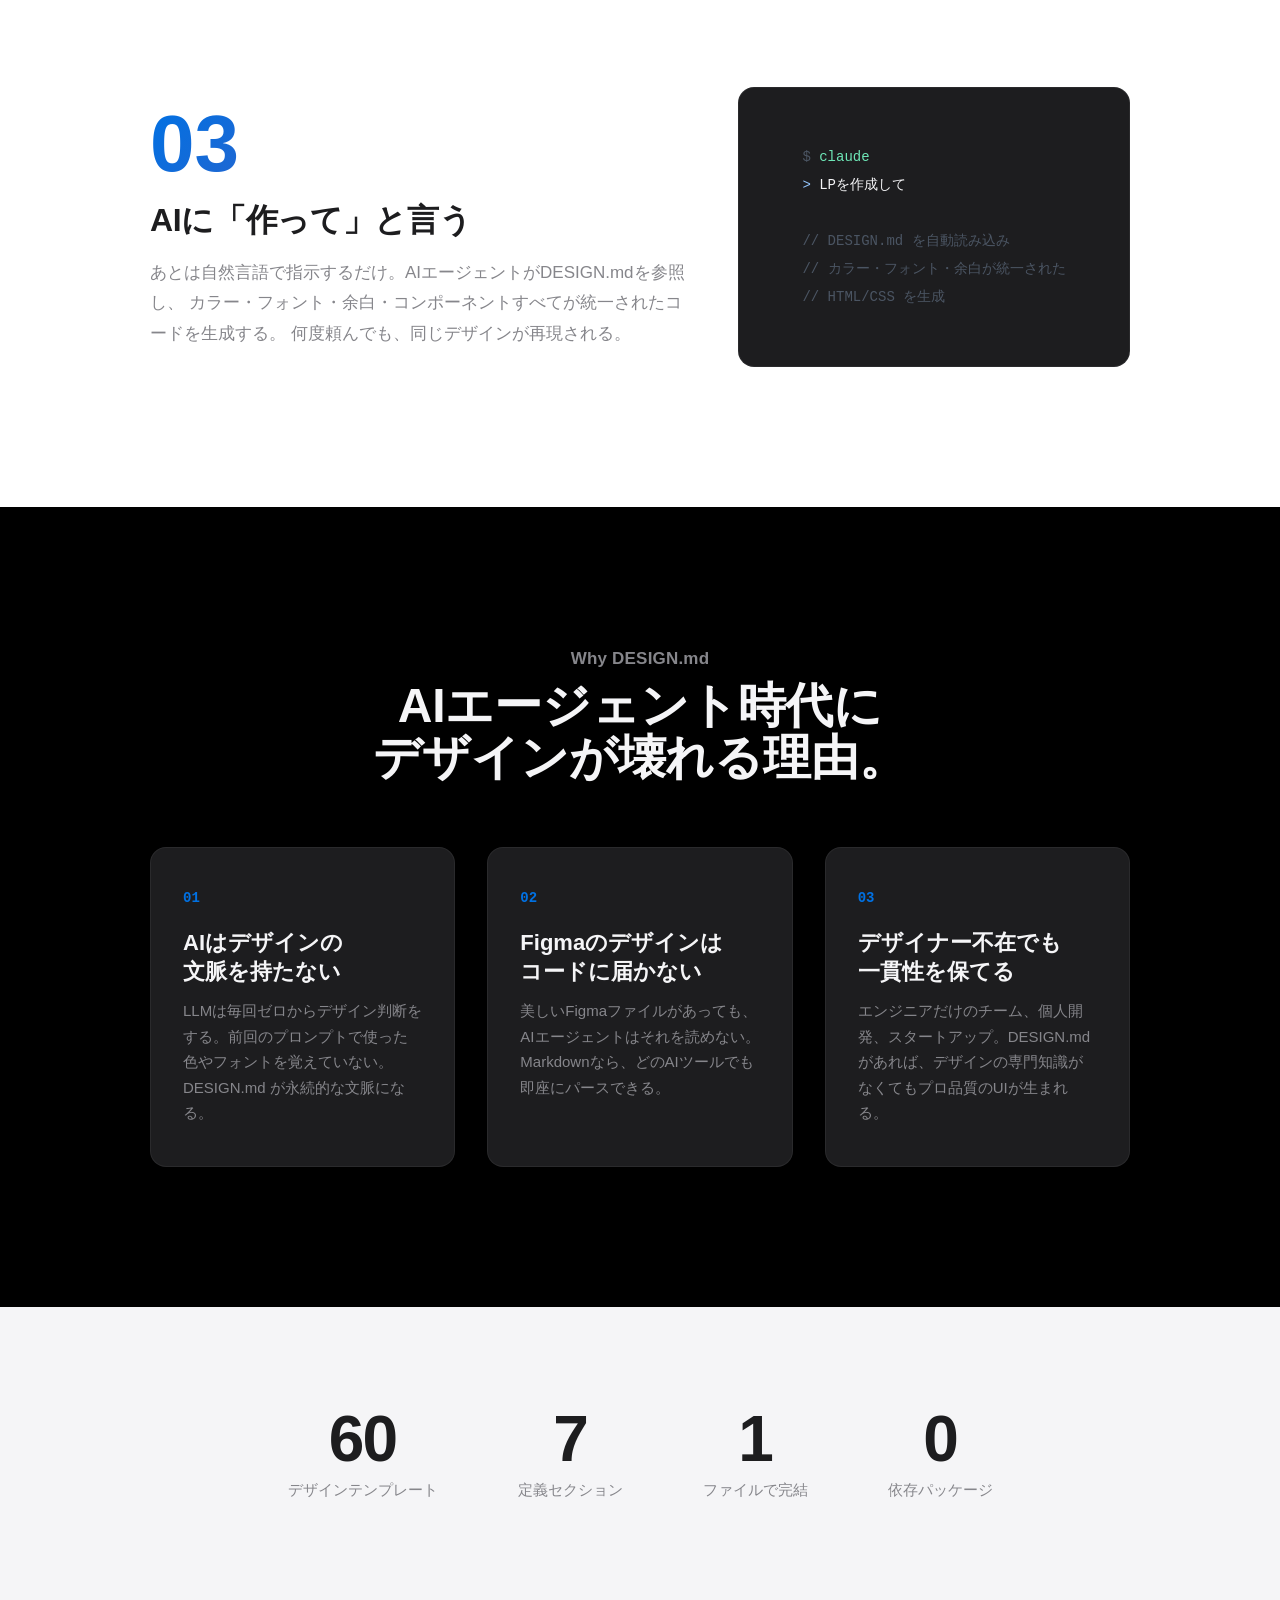
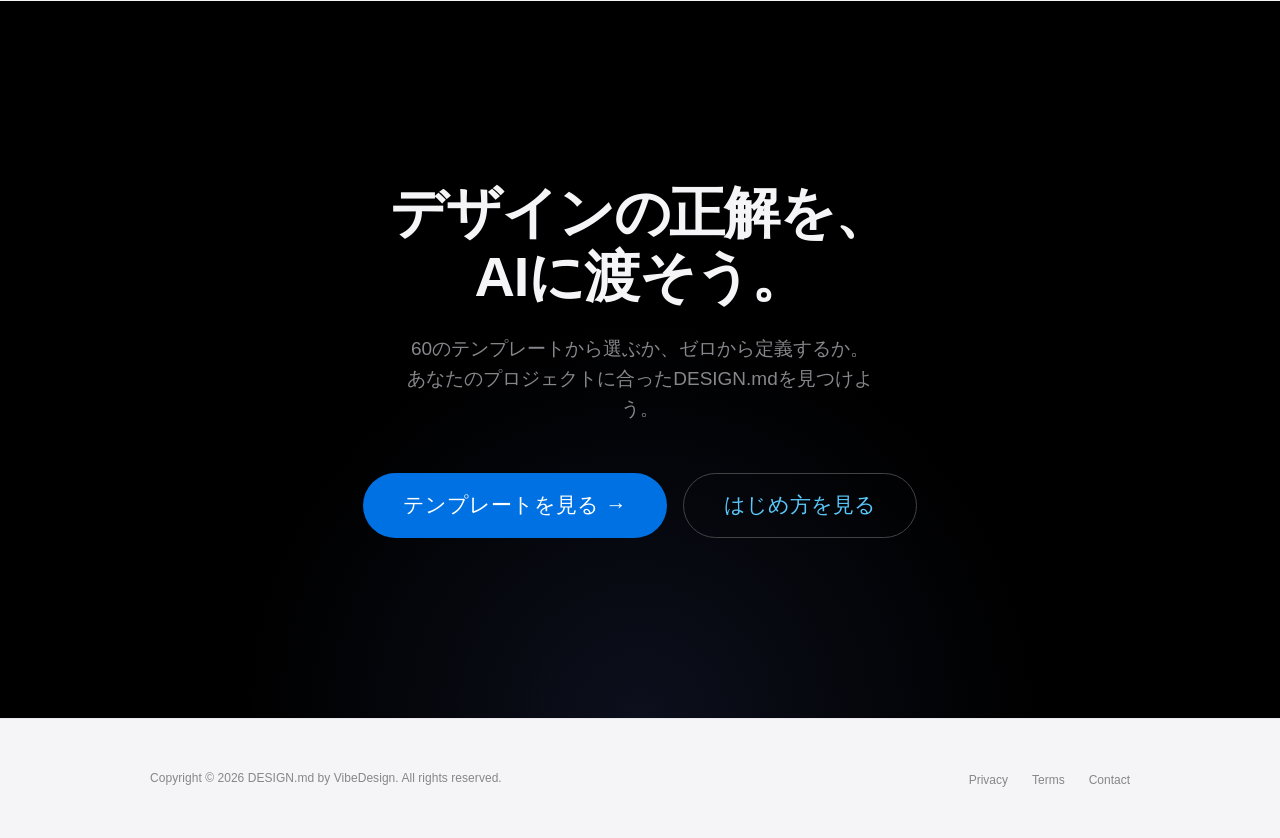
==== commit 6a25bb58: "Remove punctuation from hero titles + update seminar report Remove 、。 from all page hero titles to f" ====
--- a/index.html
+++ b/index.html
@@ -454,7 +454,7 @@
       AIエージェント時代のデザイン再現手法
     </div>
     <h1>
-      デザインは<br><span class="em">DESIGN.md</span> で決まる。
+      デザインは<br><span class="em">DESIGN.md</span> で決まる
     </h1>
     <p class="top-hero-sub">
       1ファイルにデザインルールを定義する。AIエージェントがそれを読み、一貫性のあるUIを自動生成する。人間が判断し、AIが再現する — 新しいデザインワークフロー。
